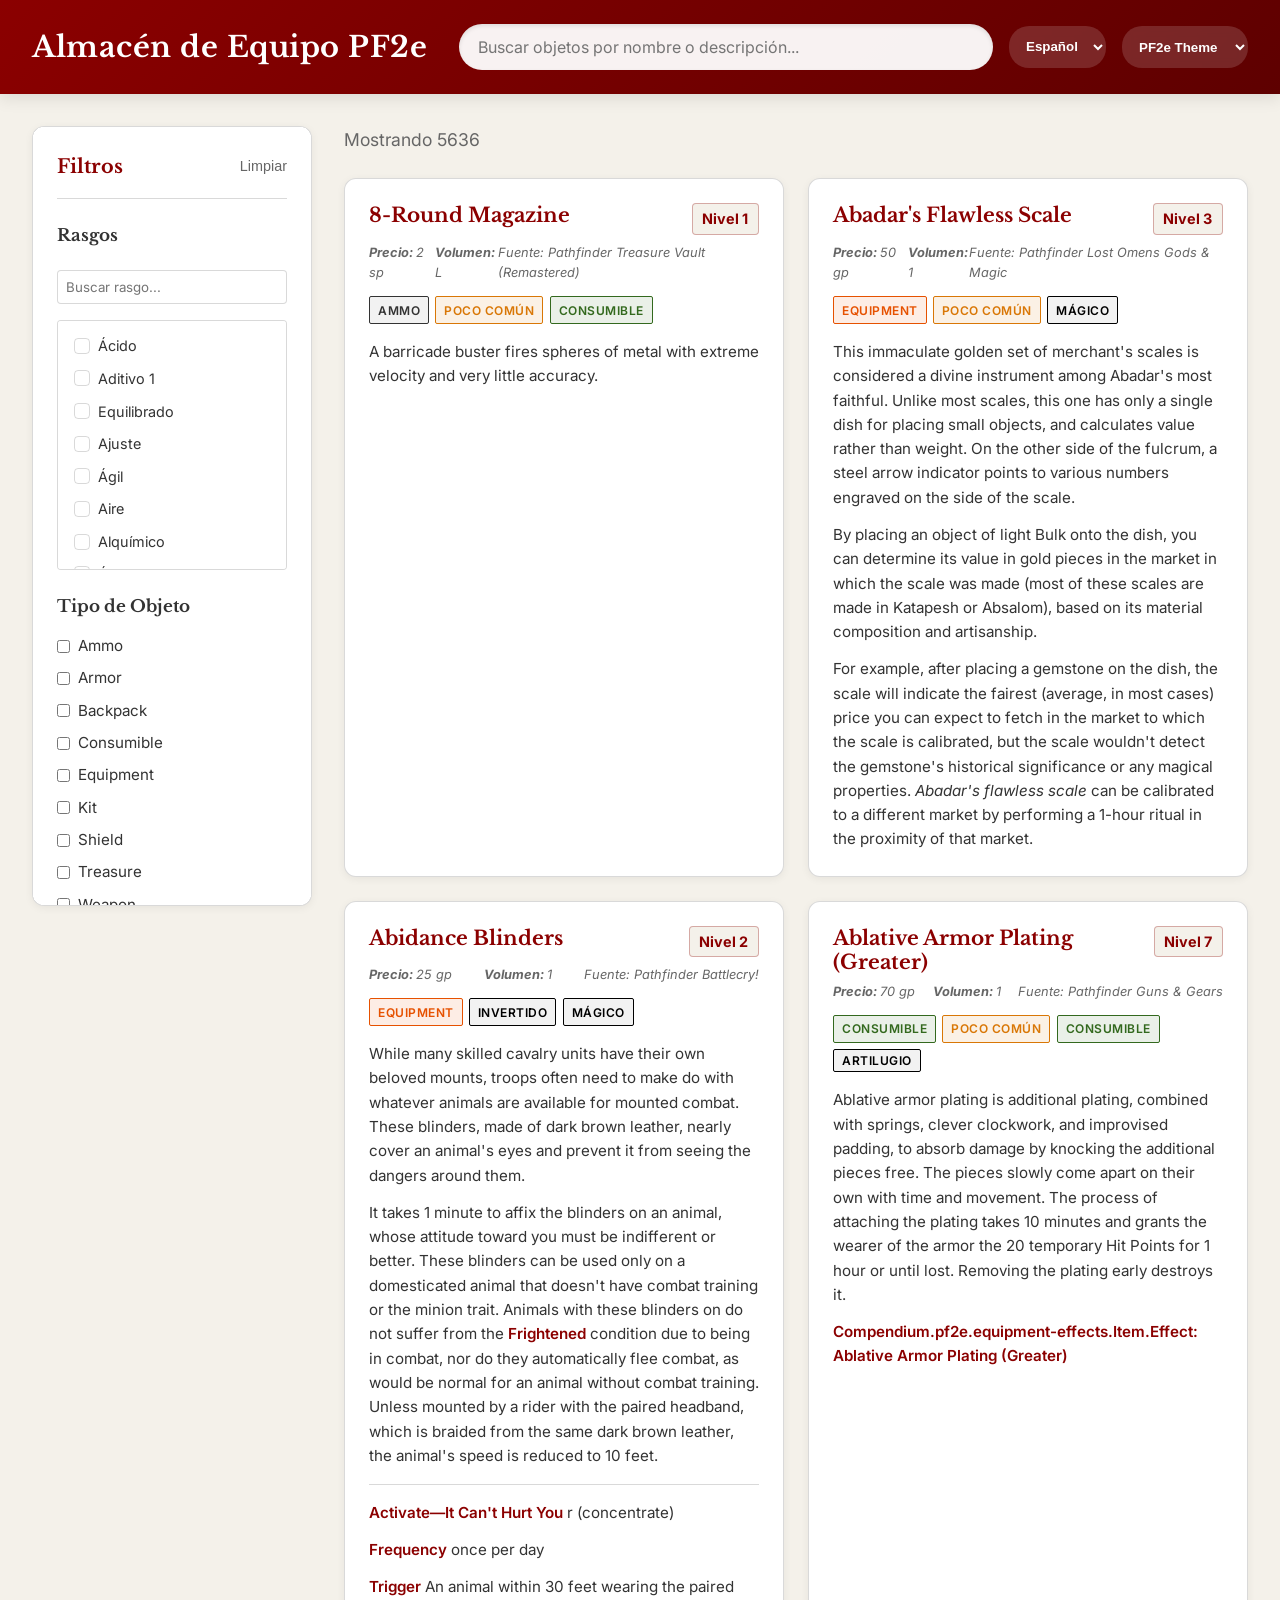
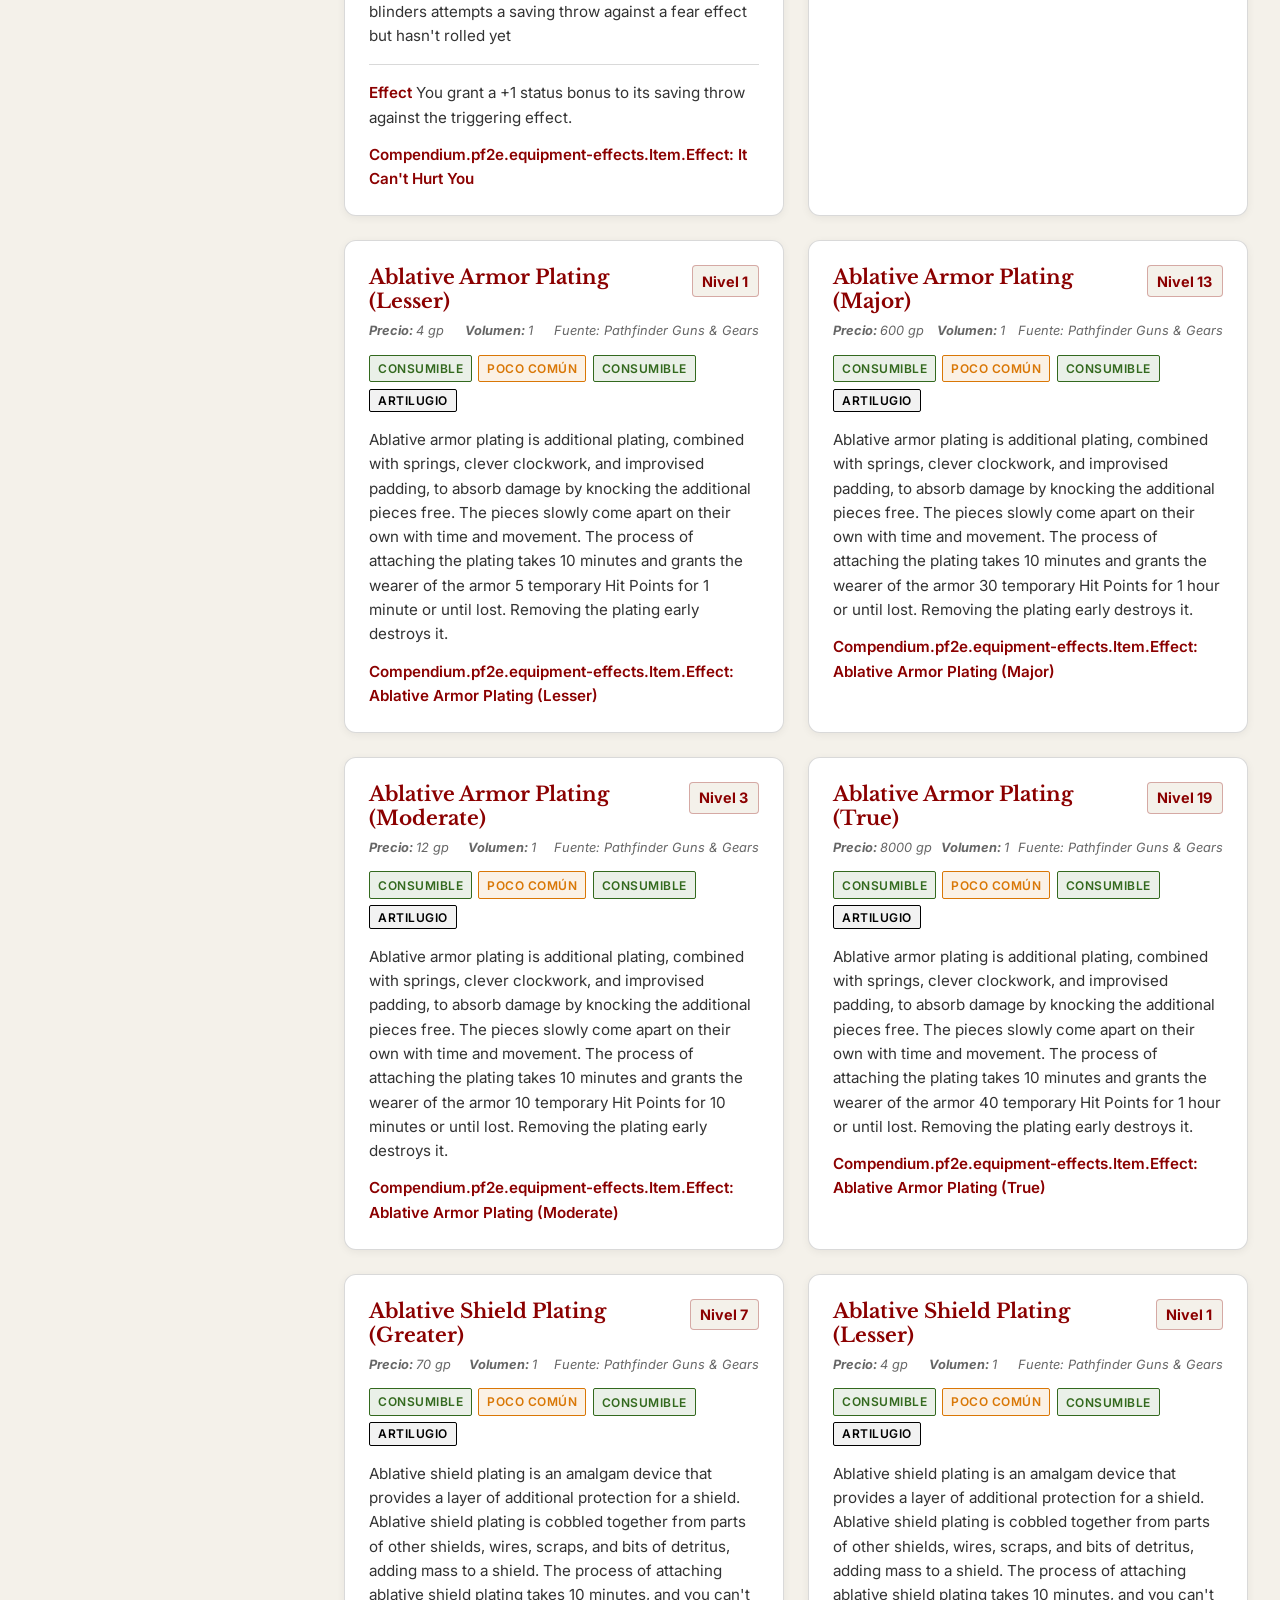
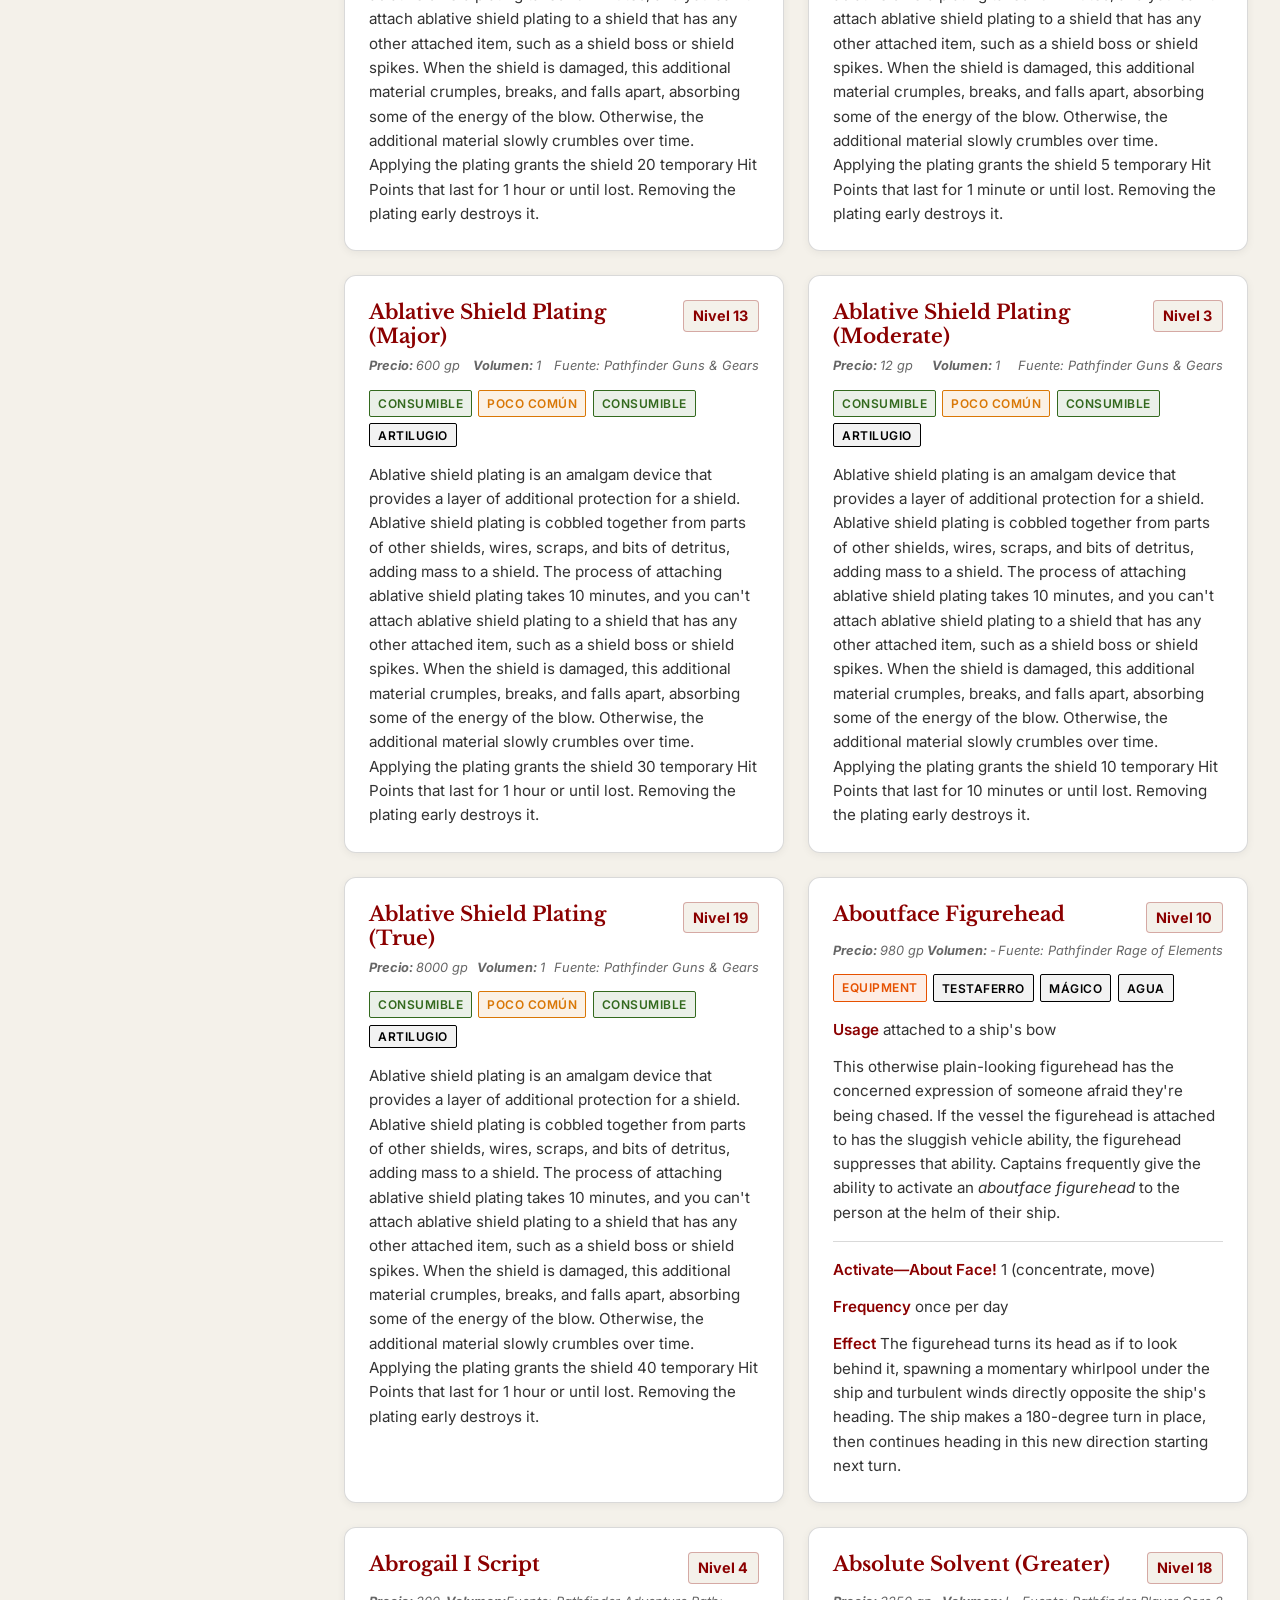
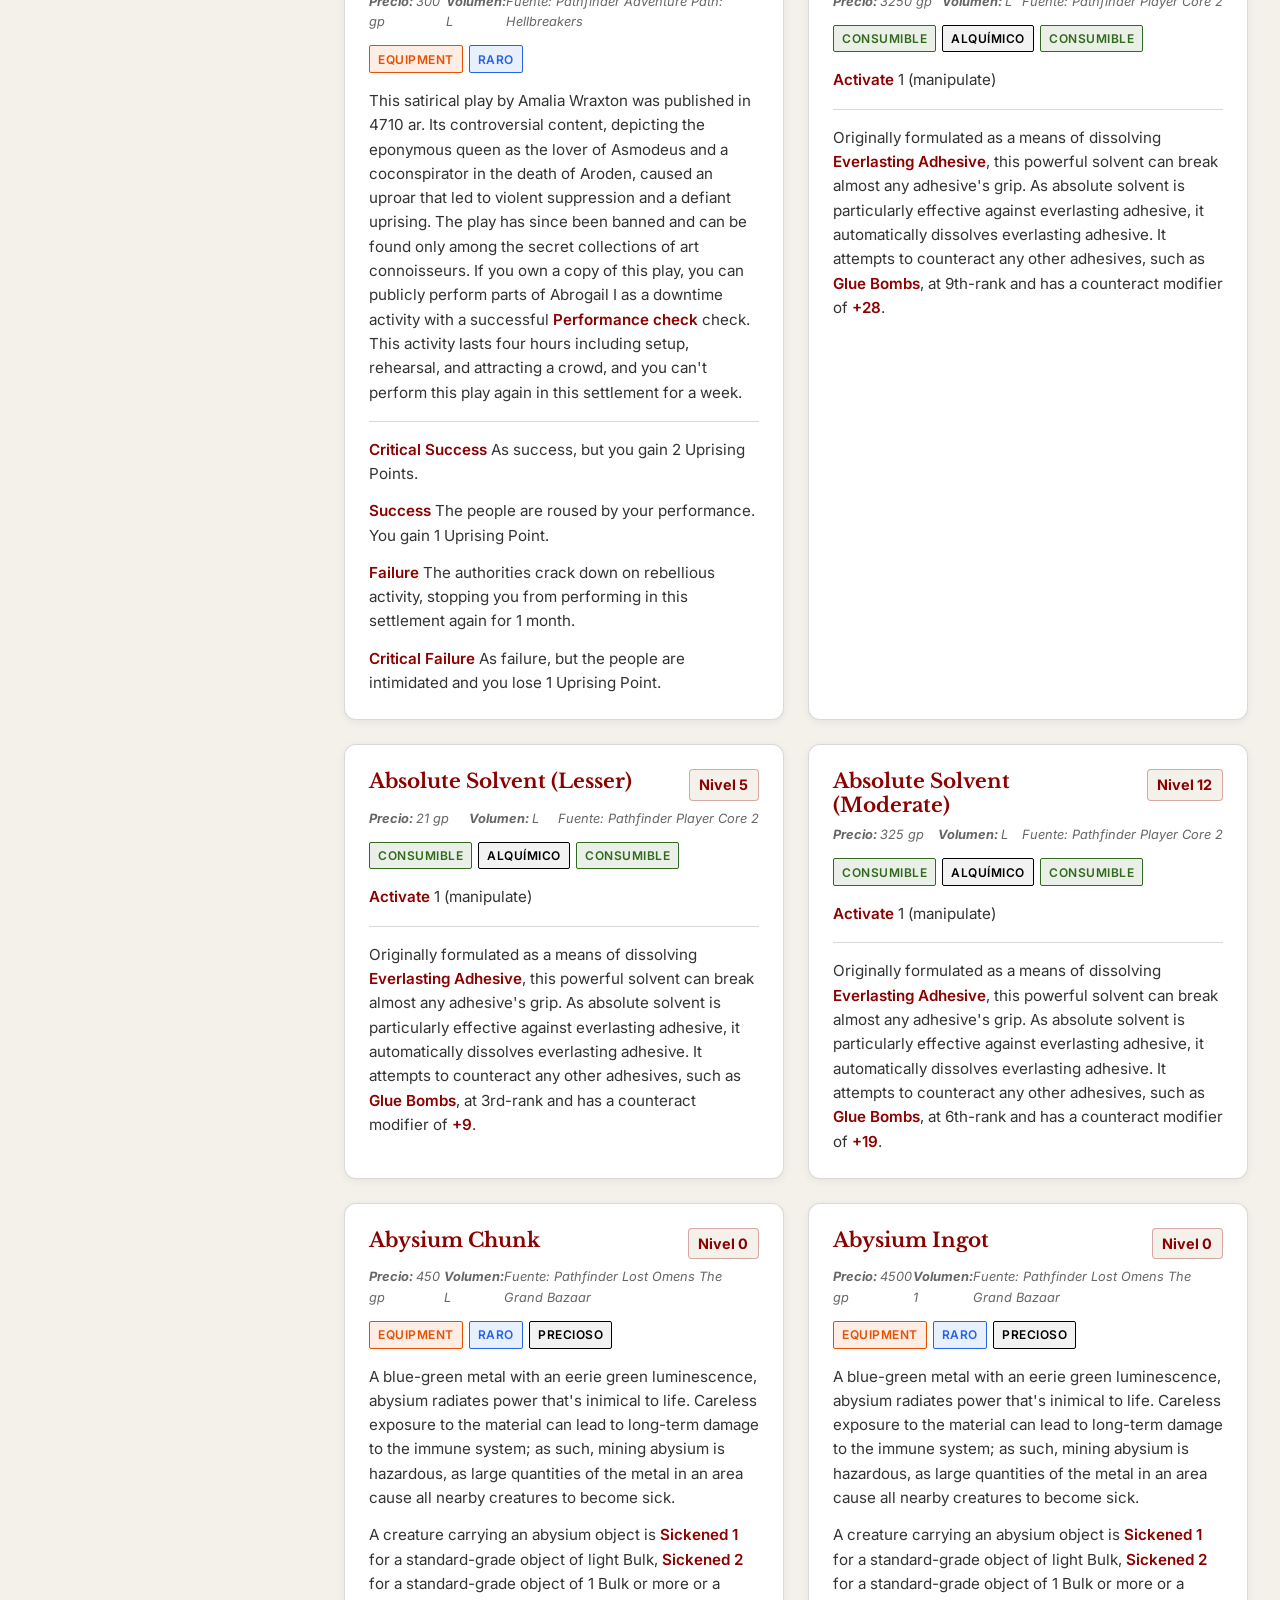
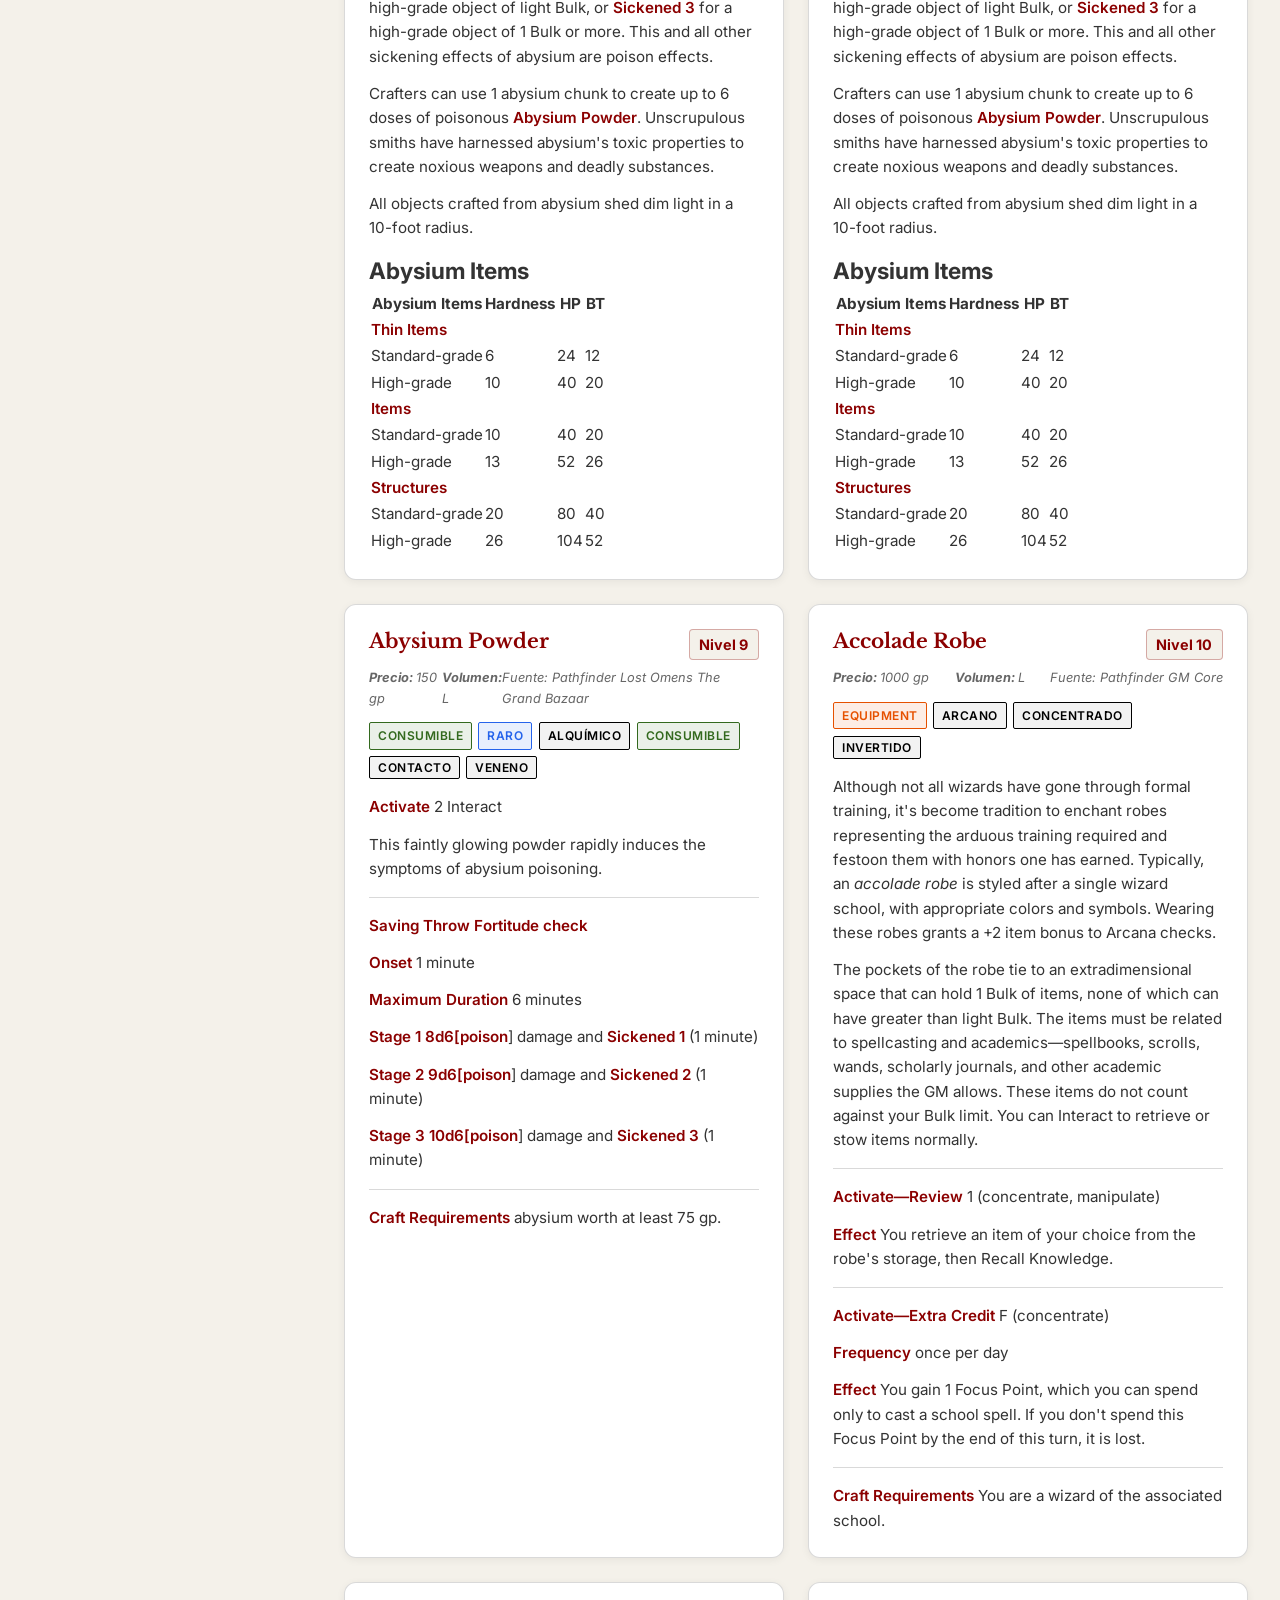
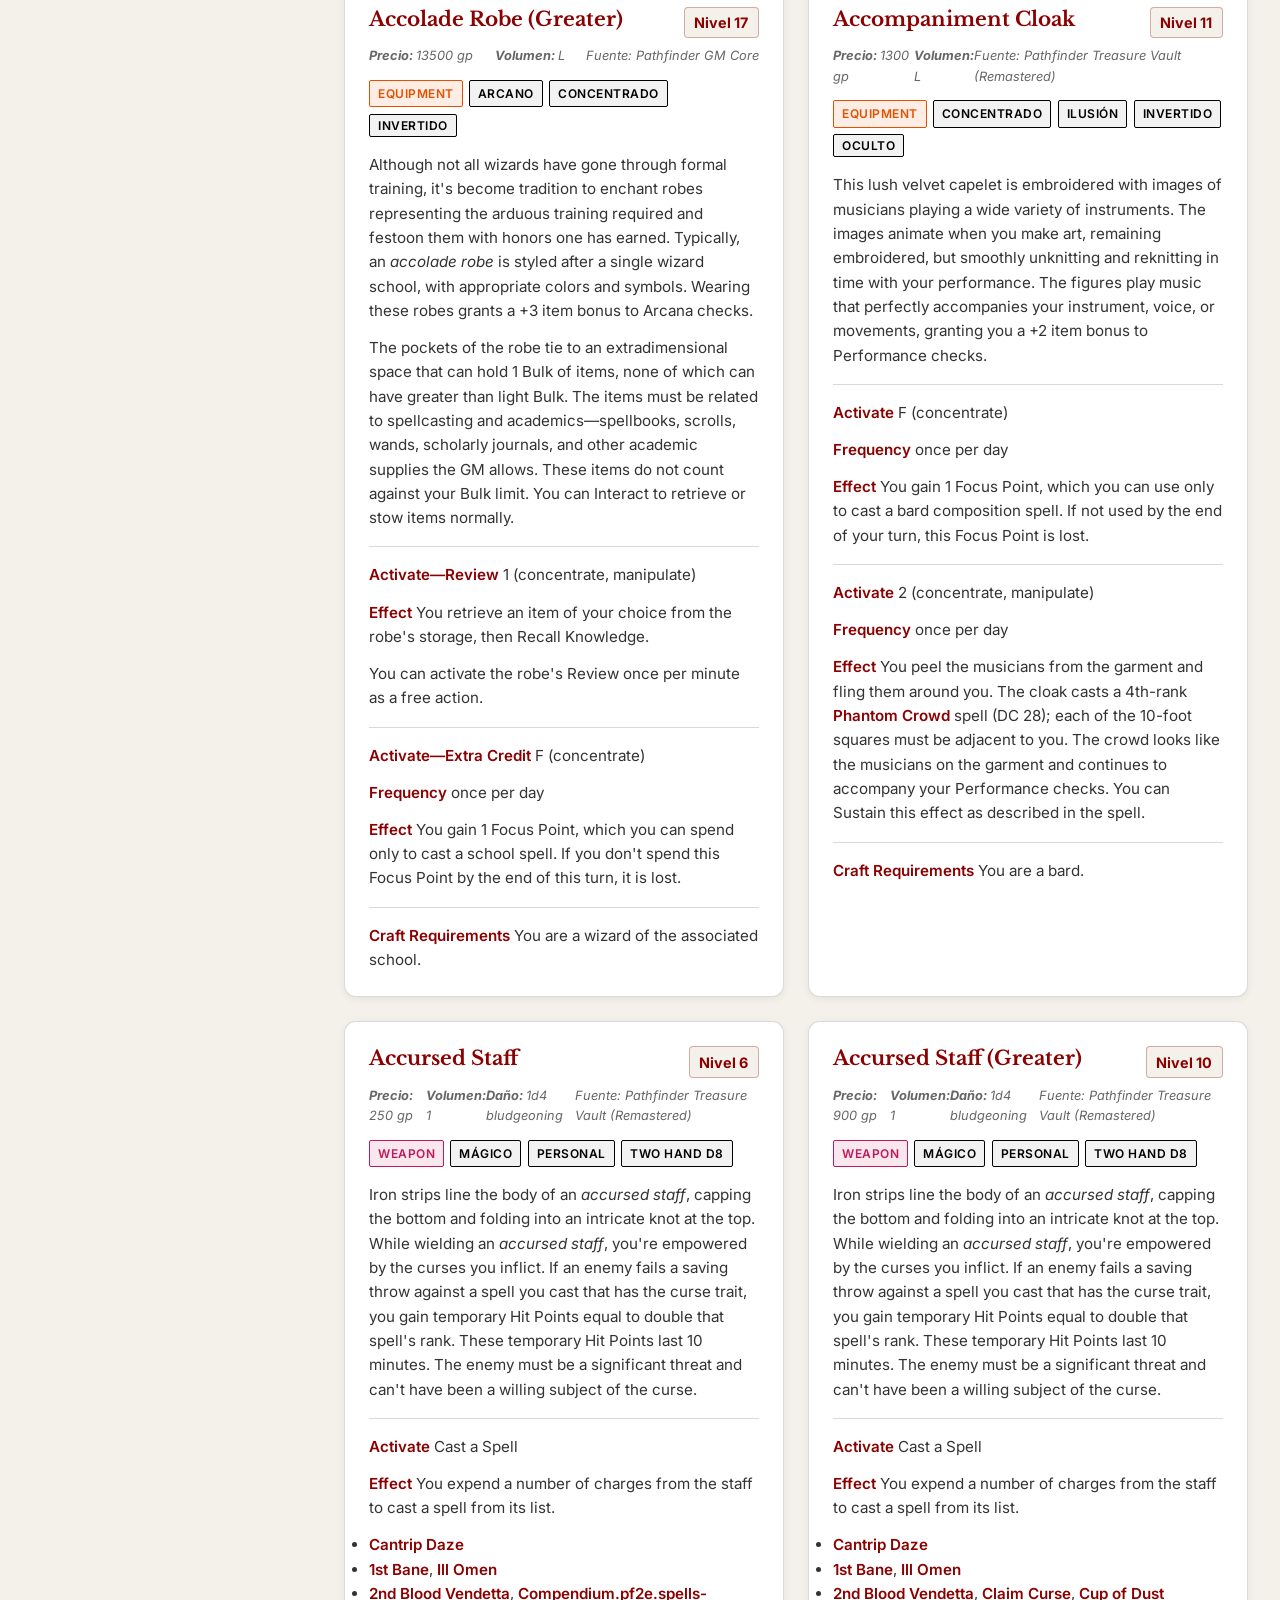
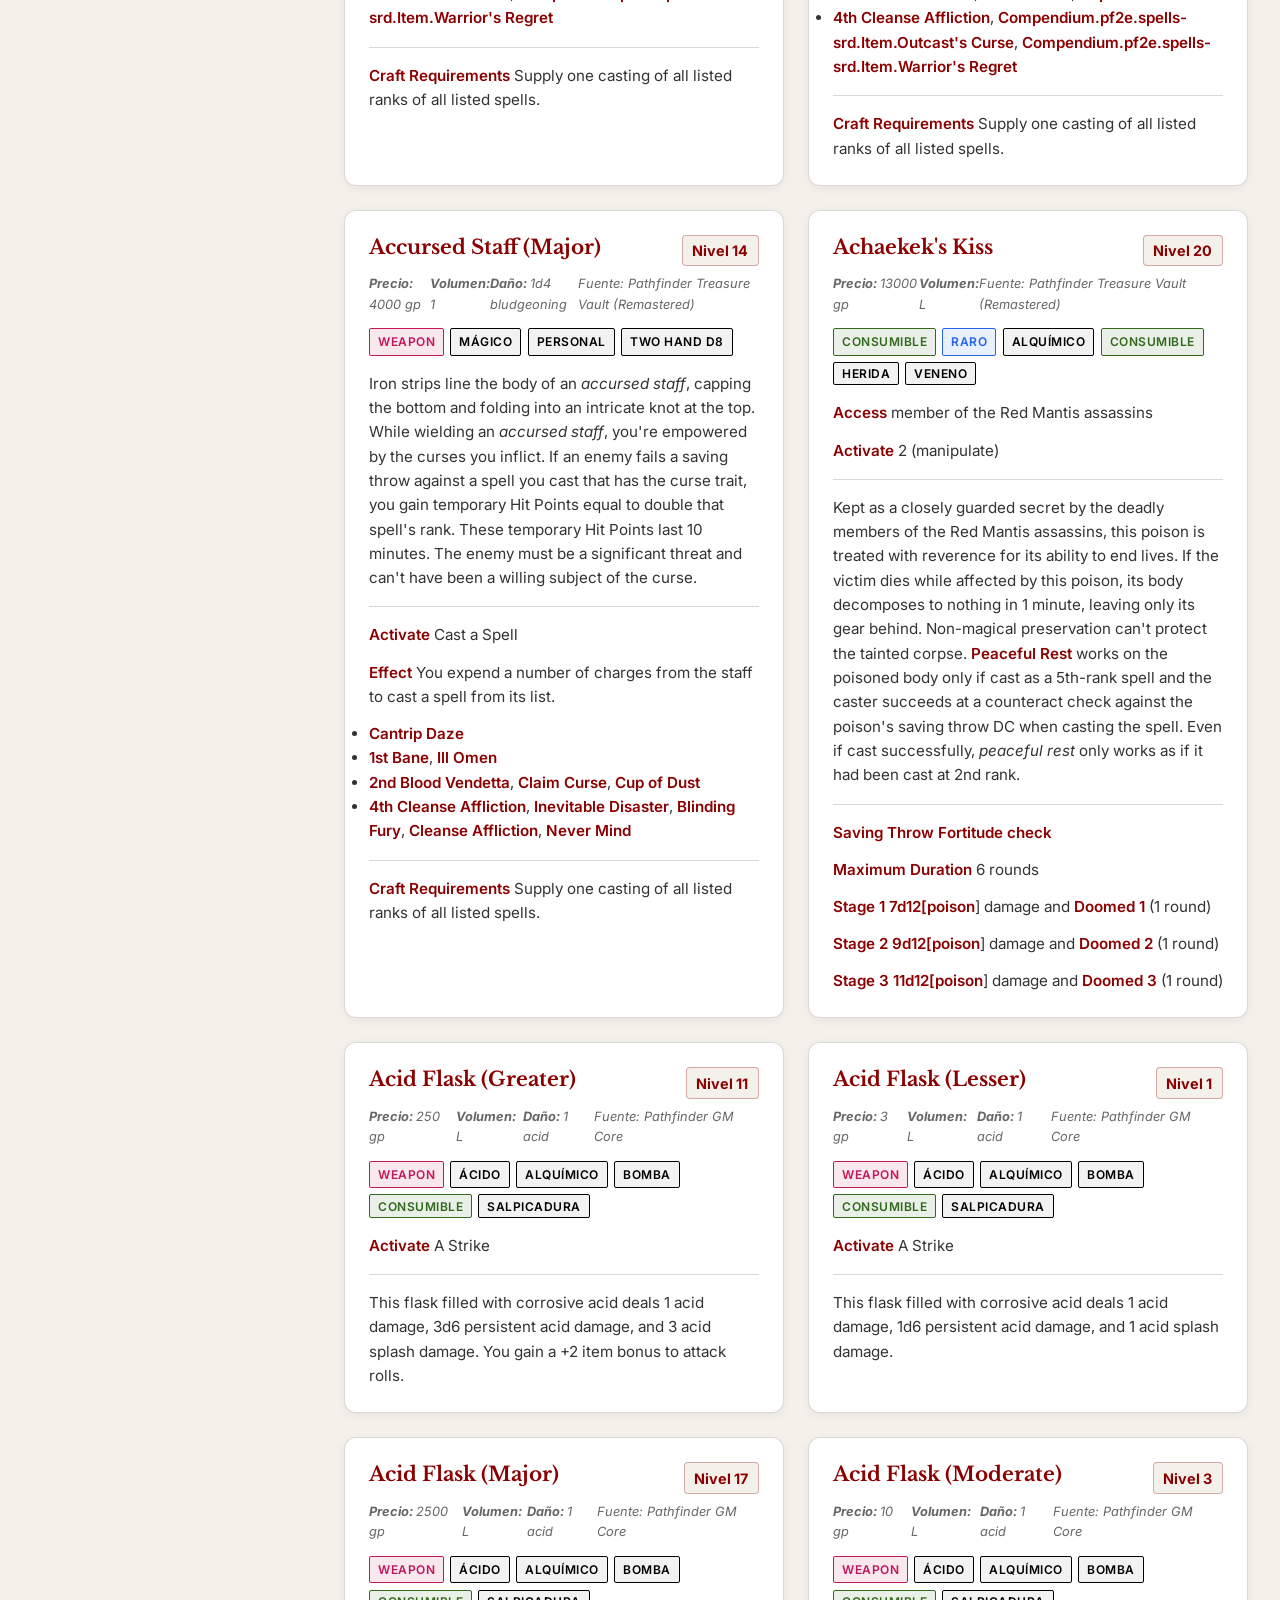
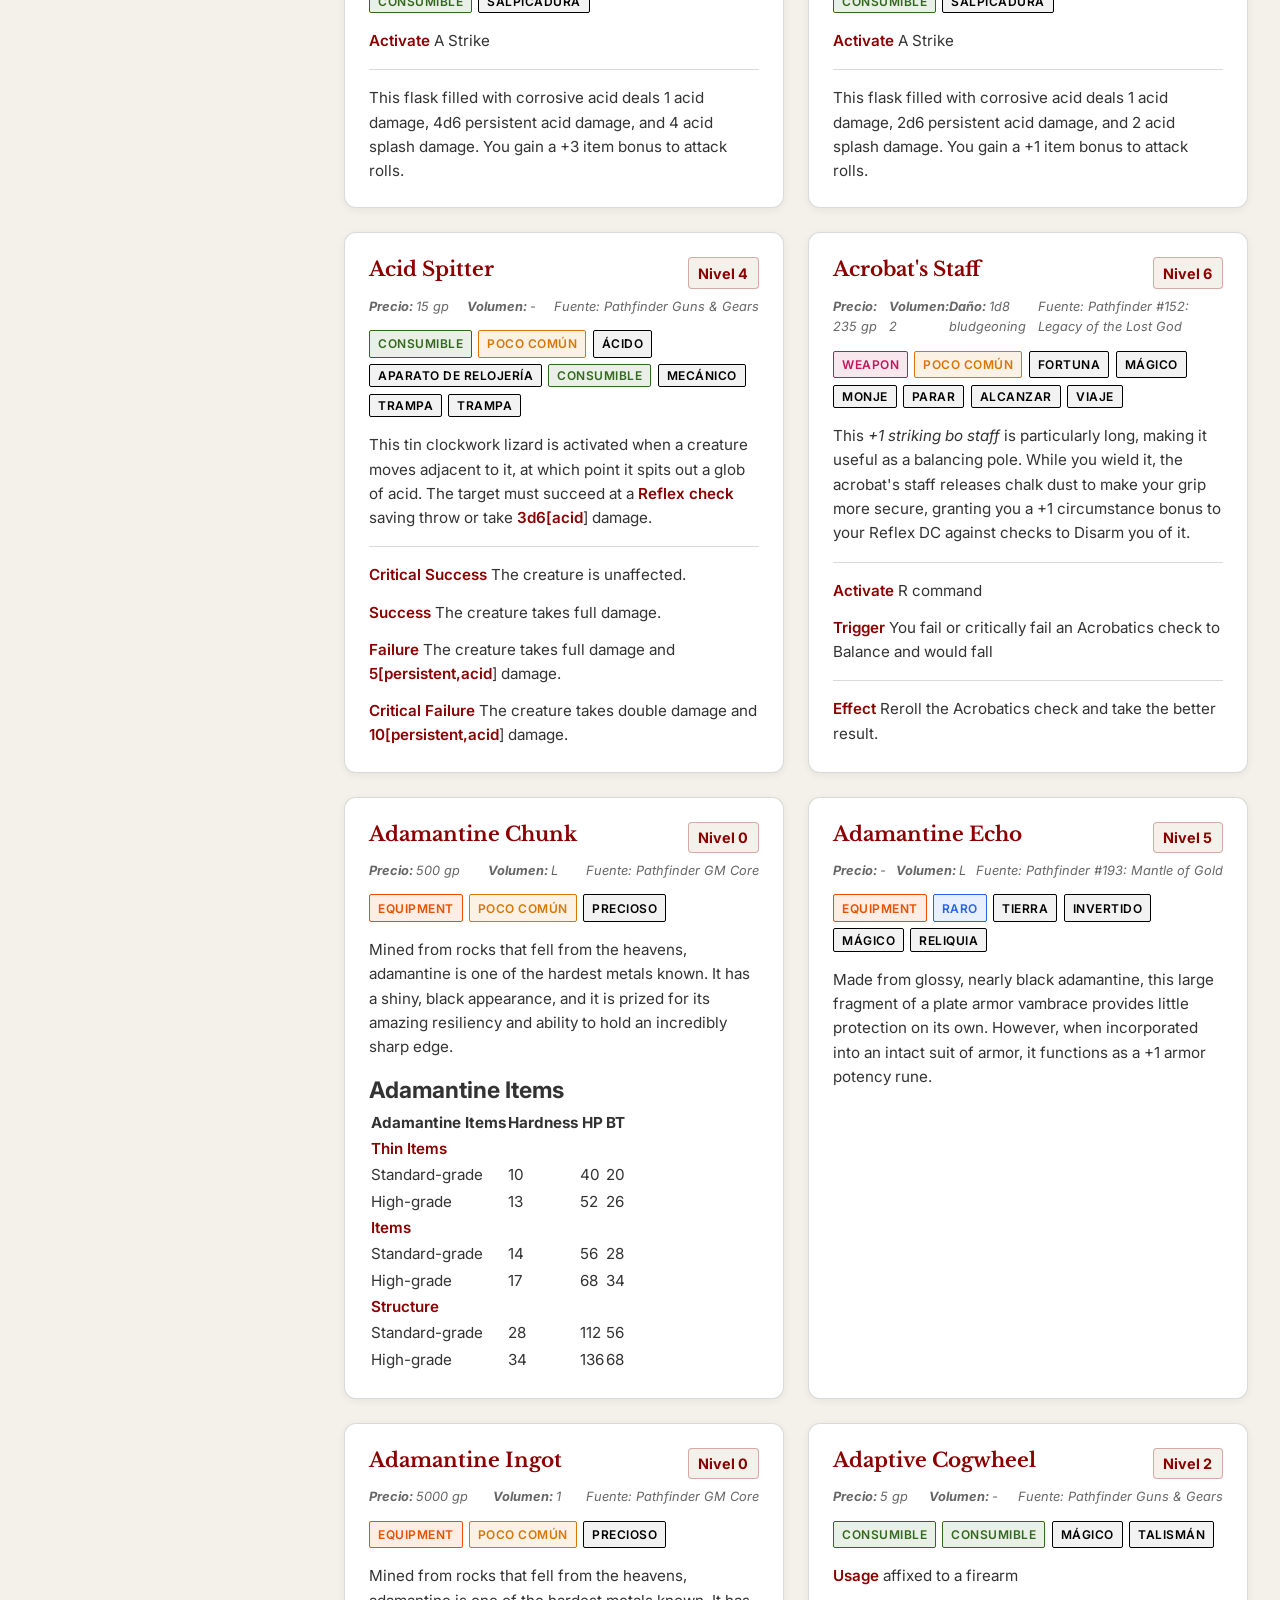
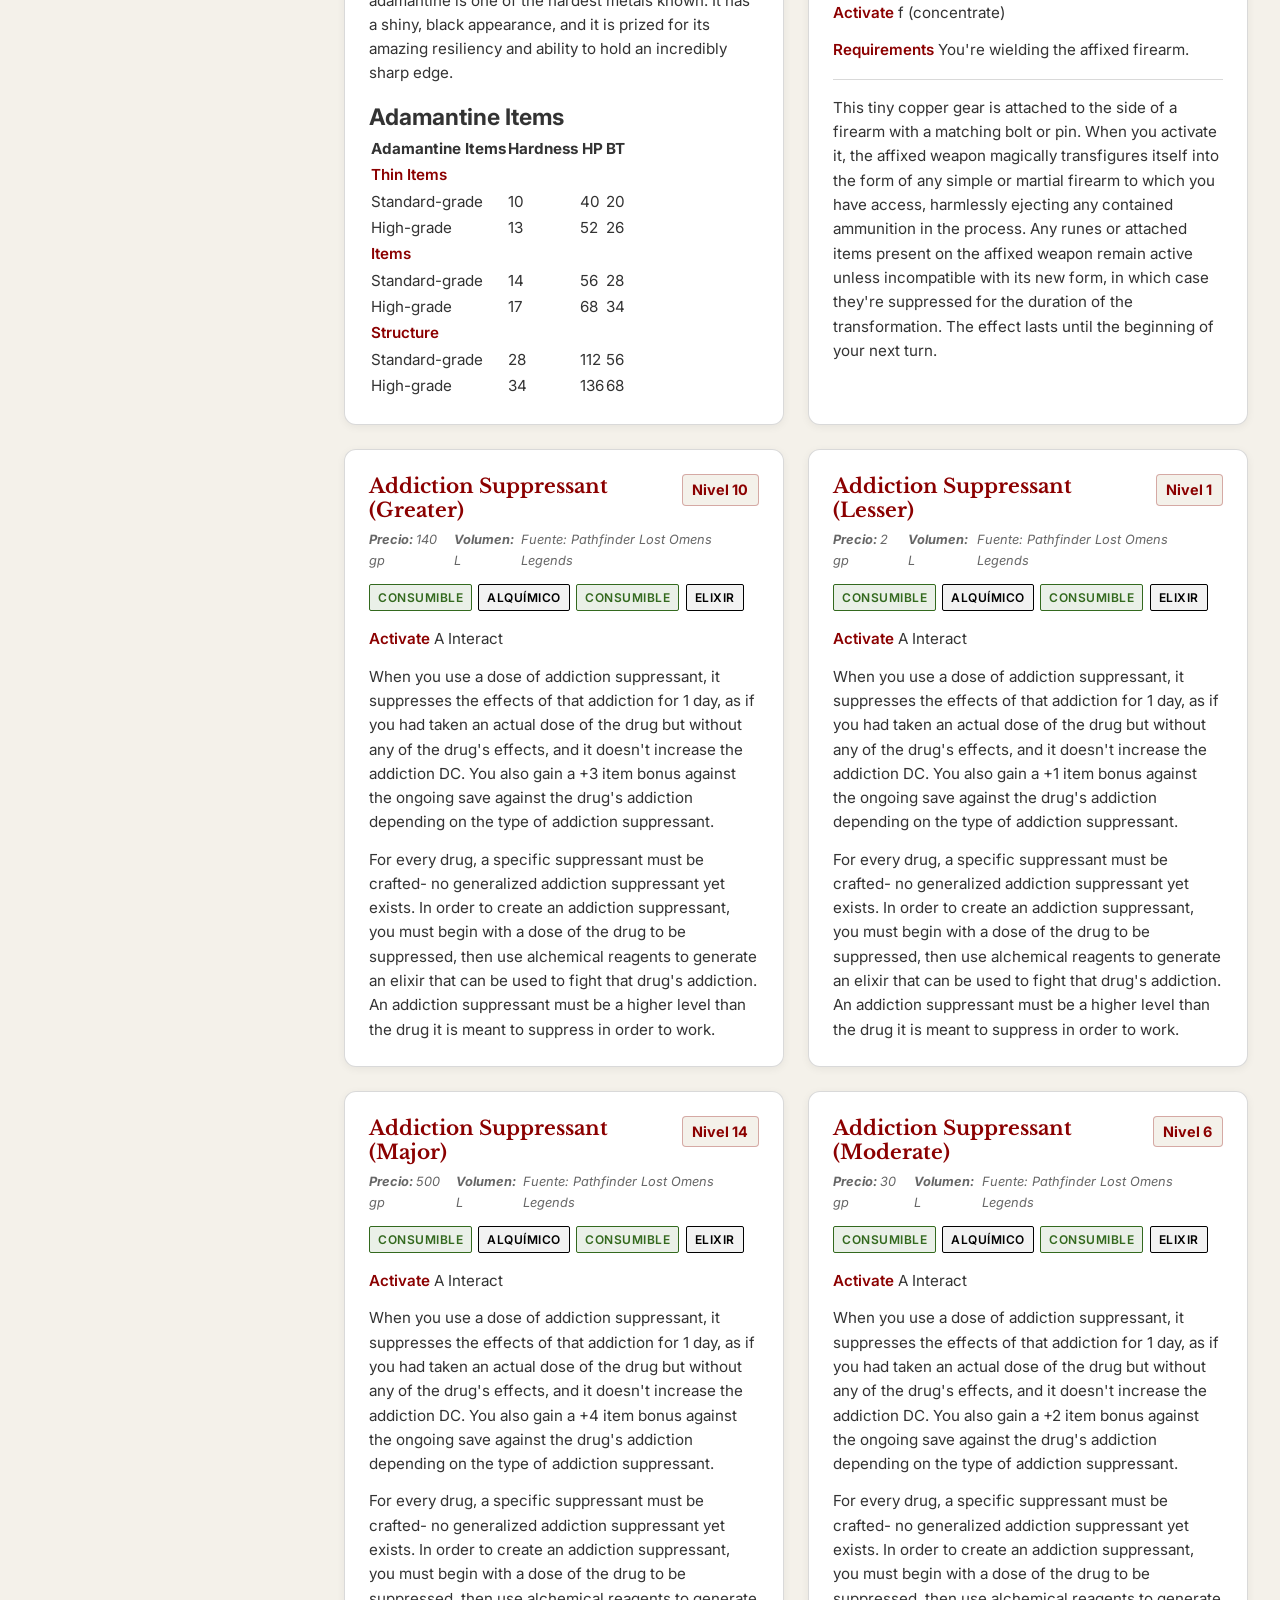
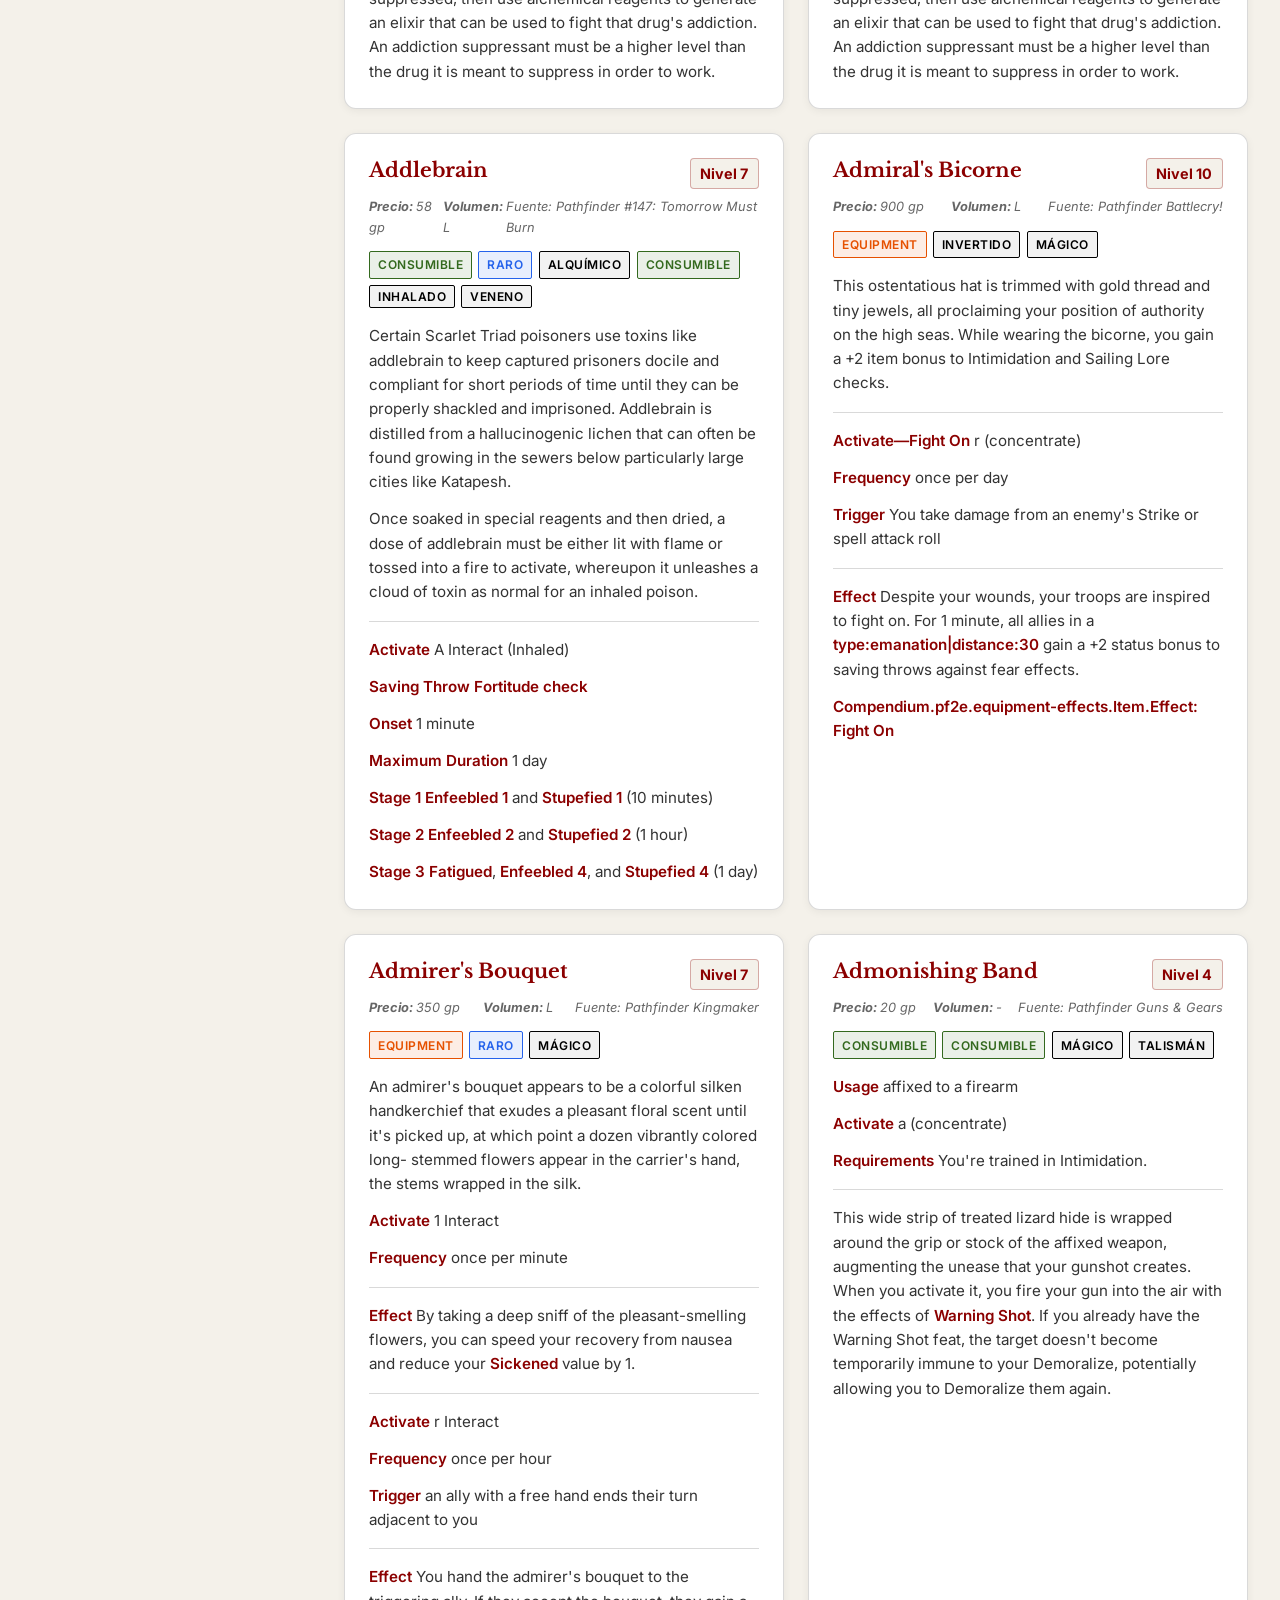
==== equipment/index.html @ 7c9ee8df "Add files via upload" ====
<!DOCTYPE html>
<html lang="es" data-theme="pf2e">
<head>
    <meta charset="UTF-8">
    <meta name="viewport" content="width=device-width, initial-scale=1.0">
    <title id="page-title">Almacén de Equipo PF2e</title>
    <link rel="preconnect" href="https://fonts.googleapis.com">
    <link rel="preconnect" href="https://fonts.gstatic.com" crossorigin>
    <link href="https://fonts.googleapis.com/css2?family=Libre+Baskerville:wght@400;700&family=Inter:wght@400;500;600&display=swap" rel="stylesheet">
    <link rel="stylesheet" href="style.css">
</head>
<body>
    <header class="app-header">
        <div class="header-content">
            <h1 id="main-title">Almacén de Equipo PF2e</h1>
            <div class="header-controls">
                <div class="search-container">
                    <input type="text" id="search-input" placeholder="Buscar equipo por nombre o descripción..." autocomplete="off">
                </div>
                <select id="language-selector" class="theme-select">
                    <option value="en">English</option>
                    <option value="es">Español</option>
                </select>
                <select id="theme-selector" class="theme-select">
                    <option value="pf2e">PF2e Theme</option>
                    <option value="light">Light Theme</option>
                    <option value="dark">Dark Theme</option>
                </select>
            </div>
        </div>
    </header>

    <main class="app-main">
        <aside class="sidebar">
            <div class="filter-section">
                <h3 id="ui-filters-title">Filters</h3>
                <button id="clear-filters" class="clear-btn">Clear All</button>
            </div>
            
            <div class="filter-group trait-filter-group">
                <h4 id="ui-specific-trait">Specific Trait</h4>
                <input type="text" id="trait-search-input" placeholder="Buscar rasgo..." class="styled-input">
                <div id="traits-list" class="traits-scroll-list">
                    <!-- Trait items injected here -->
                </div>
            </div>

            <div class="filter-group">
                <h4 id="ui-category">Item Type</h4>
                <div id="category-filters" class="checkbox-group"></div>
            </div>

            <div class="filter-group">
                <h4 id="ui-level">Level</h4>
                <div id="level-filters" class="checkbox-group level-scroll"></div>
            </div>
        </aside>

        <section class="content-area">
            <div class="results-header">
                <span id="results-count">Cargando equipo...</span>
            </div>
            <div id="feats-grid" class="feats-grid">
                <!-- Feat cards will be injected here -->
            </div>
        </section>
    </main>

    <footer class="app-footer">
        <div class="footer-content">
            <p>Si querés apoyar al desarrollador, podés donar un cafecito: <a href="https://cafecito.app/guillegearts" target="_blank" class="cafecito-link">cafecito.app/guillegearts</a></p>
            <hr class="footer-divider" />
            <div class="legal-notice">
                <p><strong>Aviso de Paizo:</strong> Esta aplicación utiliza marcas registradas y/o derechos de autor de Paizo Inc., los cuales se utilizan bajo la Política de Uso Comunitario de Paizo. Tenemos expresamente prohibido cobrarle por el uso o acceso a este contenido. Esta aplicación no está publicada, respaldada ni específicamente aprobada por Paizo Inc. Para más información visite <a href="http://paizo.com/communityuse" target="_blank">paizo.com/communityuse</a>.</p>
                <p>Pathfinder y los logotipos de Pathfinder son marcas registradas de Paizo Inc. Los contenidos de Pathfinder y las imágenes de los productos son propiedad de Paizo Inc. y se utilizan con permiso.</p>
            </div>
        </div>
    </footer>

    <!-- Trait Details Modal -->
    <div id="trait-modal" class="modal-overlay hidden">
        <div class="modal-container">
            <div class="modal-header">
                <h3 id="modal-trait-title" class="modal-title">Trait Name</h3>
                <button id="modal-close-btn" class="modal-close">&times;</button>
            </div>
            <div class="modal-body">
                <p id="modal-trait-desc">Trait description goes here...</p>
            </div>
        </div>
    </div>

    <script src="app.js"></script>
</body>
</html>
---- equipment/style.css ----
/* Themes */
:root[data-theme="pf2e"] {
    --bg-parchment: #f4f1ea;
    --pf-red: #8b0000;
    --pf-red-light: #a31515;
    --text-main: #333333;
    --text-muted: #666666;
    --card-bg: #ffffff;
    --border-subtle: rgba(0, 0, 0, 0.15);
    --shadow-sm: 0 2px 8px rgba(0, 0, 0, 0.06);
    --shadow-md: 0 4px 16px rgba(0, 0, 0, 0.1);
    --shadow-lg: 0 12px 32px rgba(139, 0, 0, 0.15);
    --header-bg: linear-gradient(135deg, var(--pf-red) 0%, #5e0000 100%);
    --header-text: #ffffff;
    --card-hover-border: rgba(139, 0, 0, 0.3);
}

:root[data-theme="light"] {
    --bg-parchment: #f9f9f9;
    --pf-red: #1976d2; /* Blue accent for light theme */
    --pf-red-light: #42a5f5;
    --text-main: #212121;
    --text-muted: #757575;
    --card-bg: #ffffff;
    --border-subtle: rgba(0, 0, 0, 0.1);
    --shadow-sm: 0 2px 8px rgba(0, 0, 0, 0.04);
    --shadow-md: 0 4px 16px rgba(0, 0, 0, 0.08);
    --shadow-lg: 0 12px 32px rgba(25, 118, 210, 0.15);
    --header-bg: #1976d2;
    --header-text: #ffffff;
    --card-hover-border: rgba(25, 118, 210, 0.3);
}

:root[data-theme="dark"] {
    --bg-parchment: #121212;
    --pf-red: #ff5252;
    --pf-red-light: #ff867c;
    --text-main: #e0e0e0;
    --text-muted: #aaa;
    --card-bg: #1e1e1e;
    --border-subtle: rgba(255, 255, 255, 0.1);
    --shadow-sm: 0 2px 8px rgba(0, 0, 0, 0.3);
    --shadow-md: 0 4px 16px rgba(0, 0, 0, 0.4);
    --shadow-lg: 0 12px 32px rgba(0, 0, 0, 0.6);
    --header-bg: #1f1f1f;
    --header-text: #e0e0e0;
    --card-hover-border: rgba(255, 82, 82, 0.4);
}

:root {
    --font-heading: 'Libre Baskerville', serif;
    --font-body: 'Inter', sans-serif;
    
    --radius-sm: 4px;
    --radius-md: 8px;
    --radius-lg: 12px;
}

* {
    box-sizing: border-box;
    margin: 0;
    padding: 0;
}

body {
    background-color: var(--bg-parchment);
    color: var(--text-main);
    font-family: var(--font-body);
    line-height: 1.6;
    min-height: 100vh;
    display: flex;
    flex-direction: column;
    transition: background-color 0.3s ease, color 0.3s ease;
}

/* Header */
.app-header {
    background: var(--header-bg);
    color: var(--header-text);
    padding: 1.5rem 2rem;
    box-shadow: var(--shadow-md);
    position: sticky;
    top: 0;
    z-index: 100;
}

.header-content {
    max-width: 1400px;
    margin: 0 auto;
    display: flex;
    justify-content: space-between;
    align-items: center;
    gap: 2rem;
    flex-wrap: wrap;
}

h1 {
    font-family: var(--font-heading);
    font-size: 1.8rem;
    letter-spacing: 0.5px;
    white-space: nowrap;
}

.header-controls {
    display: flex;
    flex-grow: 1;
    max-width: 800px;
    gap: 1rem;
    align-items: center;
}

.search-container {
    flex-grow: 1;
}

#search-input {
    width: 100%;
    padding: 0.8rem 1.2rem;
    border: none;
    border-radius: 30px;
    font-family: var(--font-body);
    font-size: 1rem;
    background: rgba(255, 255, 255, 0.95);
    color: #333;
    box-shadow: inset 0 2px 4px rgba(0,0,0,0.1);
    transition: all 0.3s ease;
}

#search-input:focus {
    outline: none;
    background: #ffffff;
    box-shadow: 0 0 0 3px rgba(255, 255, 255, 0.3);
}

.theme-select {
    padding: 0.8rem;
    border-radius: 20px;
    border: none;
    background: rgba(255, 255, 255, 0.15);
    color: var(--header-text);
    font-weight: bold;
    cursor: pointer;
    backdrop-filter: blur(5px);
}
.theme-select option {
    color: #333;
    background: #fff;
}

/* Main Layout */
.app-main {
    display: flex;
    max-width: 1400px;
    margin: 0 auto;
    padding: 2rem;
    gap: 2rem;
    flex-grow: 1;
    width: 100%;
}

/* Sidebar */
.sidebar {
    width: 280px;
    flex-shrink: 0;
    background: var(--card-bg);
    padding: 1.5rem;
    border-radius: var(--radius-lg);
    box-shadow: var(--shadow-sm);
    border: 1px solid var(--border-subtle);
    height: fit-content;
    position: sticky;
    top: 100px;
    max-height: calc(100vh - 120px);
    overflow-y: auto;
}

.sidebar::-webkit-scrollbar { width: 6px; }
.sidebar::-webkit-scrollbar-thumb { background: #ccc; border-radius: 3px; }

.filter-section {
    display: flex;
    justify-content: space-between;
    align-items: center;
    margin-bottom: 1.5rem;
    padding-bottom: 1rem;
    border-bottom: 1px solid var(--border-subtle);
}

.filter-section h3 {
    font-family: var(--font-heading);
    color: var(--pf-red);
    font-size: 1.2rem;
}

.clear-btn {
    background: none;
    border: none;
    color: var(--text-muted);
    cursor: pointer;
    font-size: 0.9rem;
    transition: color 0.2s;
}
.clear-btn:hover { color: var(--pf-red); text-decoration: underline; }

.filter-group { margin-bottom: 1.5rem; }
.filter-group h4 {
    font-family: var(--font-heading);
    margin-bottom: 0.8rem;
    font-size: 1.05rem;
    color: var(--text-main);
}

.checkbox-group {
    display: flex;
    flex-direction: column;
    gap: 0.5rem;
}
.level-scroll {
    max-height: 200px;
    overflow-y: auto;
    border: 1px solid var(--border-subtle);
    border-radius: var(--radius-sm);
    padding: 0.5rem;
    background: var(--card-bg);
}
.checkbox-label {
    display: flex;
    align-items: center;
    gap: 0.5rem;
    font-size: 0.95rem;
    cursor: pointer;
    color: var(--text-main);
}
.checkbox-label:hover { color: var(--pf-red); }

.styled-select {
    width: 100%;
    padding: 0.6rem;
    border: 1px solid var(--border-subtle);
    border-radius: var(--radius-sm);
    font-family: var(--font-body);
    background-color: var(--card-bg);
    color: var(--text-main);
    cursor: pointer;
}

/* Content Area */
.content-area { flex-grow: 1; min-width: 0; }
.results-header { margin-bottom: 1.5rem; color: var(--text-muted); font-size: 1.1rem; }
.feats-grid { display: grid; grid-template-columns: repeat(auto-fill, minmax(320px, 1fr)); gap: 1.5rem; }

/* Feat Card */
.feat-card {
    background: var(--card-bg);
    border-radius: var(--radius-lg);
    border: 1px solid var(--border-subtle);
    padding: 1.5rem;
    box-shadow: var(--shadow-sm);
    transition: all 0.3s ease;
    position: relative;
    overflow: hidden;
    display: flex;
    flex-direction: column;
}

.feat-card::before {
    content: '';
    position: absolute;
    top: 0; left: 0; right: 0; height: 4px;
    background: linear-gradient(90deg, var(--pf-red), var(--pf-red-light));
    transform: scaleX(0);
    transform-origin: left;
    transition: transform 0.3s ease;
}

.feat-card:hover {
    transform: translateY(-4px);
    box-shadow: var(--shadow-lg);
    border-color: var(--card-hover-border);
}
.feat-card:hover::before { transform: scaleX(1); }

.feat-header {
    display: flex;
    justify-content: space-between;
    align-items: flex-start;
    margin-bottom: 0.5rem;
    gap: 1rem;
}

.feat-title {
    font-family: var(--font-heading);
    font-size: 1.25rem;
    color: var(--pf-red);
    line-height: 1.2;
}

.feat-level {
    background: var(--bg-parchment);
    color: var(--pf-red);
    font-weight: 700;
    padding: 0.2rem 0.6rem;
    border-radius: var(--radius-sm);
    font-size: 0.9rem;
    border: 1px solid var(--card-hover-border);
    white-space: nowrap;
}

.feat-meta {
    font-size: 0.8rem;
    color: var(--text-muted);
    margin-bottom: 0.8rem;
    font-style: italic;
    display: flex;
    justify-content: space-between;
}

.feat-traits {
    display: flex;
    flex-wrap: wrap;
    gap: 0.4rem;
    margin-bottom: 1rem;
}

.trait-badge {
    font-size: 0.75rem;
    text-transform: uppercase;
    font-weight: 600;
    padding: 0.2rem 0.5rem;
    border-radius: 2px;
    letter-spacing: 0.5px;
    border: 1px solid currentColor;
    background: rgba(128,128,128,0.1);
}

/* Rarity colors */
.rarity-uncommon { border-color: #d97706; color: #d97706; background: rgba(217, 119, 6, 0.1); }
.rarity-rare { border-color: #2563eb; color: #2563eb; background: rgba(37, 99, 235, 0.1); }
.rarity-unique { border-color: #9333ea; color: #9333ea; background: rgba(147, 51, 234, 0.1); }

/* Colored traits for generic */
.trait-general { background-color: rgba(21, 101, 192, 0.1); color: #1565c0; border-color: #1565c0; }
.trait-skill { background-color: rgba(51, 105, 30, 0.1); color: #33691e; border-color: #33691e; }
.trait-class { background-color: rgba(194, 24, 91, 0.1); color: #c2185b; border-color: #c2185b; }
.trait-ancestry { background-color: rgba(230, 81, 0, 0.1); color: #e65100; border-color: #e65100; }
.trait-archetype { background-color: rgba(106, 27, 154, 0.1); color: #6a1b9a; border-color: #6a1b9a; }

/* Dark theme overrides — light grey badges with dark text for readability */
:root[data-theme="dark"] .trait-badge {
    background: #cccccc;
    color: #1a1a1a;
    border-color: #aaaaaa;
}
:root[data-theme="dark"] .rarity-uncommon { background: #f6d28a; color: #5a3700; border-color: #c77d00; }
:root[data-theme="dark"] .rarity-rare     { background: #93b8f4; color: #0d2c6b; border-color: #2563eb; }
:root[data-theme="dark"] .rarity-unique   { background: #cba8f5; color: #2e0a5c; border-color: #9333ea; }
:root[data-theme="dark"] .trait-general   { background: #aac4e8; color: #0c2a55; border-color: #1565c0; }
:root[data-theme="dark"] .trait-skill     { background: #b6d9a0; color: #133806; border-color: #33691e; }
:root[data-theme="dark"] .trait-class     { background: #f4a7c0; color: #6a0030; border-color: #c2185b; }
:root[data-theme="dark"] .trait-ancestry  { background: #f5c29a; color: #6a2200; border-color: #e65100; }
:root[data-theme="dark"] .trait-archetype { background: #d4aff5; color: #2a0050; border-color: #6a1b9a; }

.feat-desc {
    font-size: 0.95rem;
    color: var(--text-main);
    flex-grow: 1;
}

.feat-desc p { margin-bottom: 0.8rem; }
.feat-desc p:last-child { margin-bottom: 0; }
.feat-desc hr { border: 0; border-top: 1px solid var(--border-subtle); margin: 1rem 0; }
.feat-desc strong { color: var(--pf-red); font-weight: 600; }

.loader { text-align: center; padding: 3rem; color: var(--text-muted); font-style: italic; grid-column: 1 / -1; }

/* Footer */
.app-footer {
    background: var(--card-bg);
    border-top: 1px solid var(--border-subtle);
    padding: 2rem;
    margin-top: 3rem;
    text-align: center;
    color: var(--text-muted);
}
.footer-content { max-width: 900px; margin: 0 auto; }
.cafecito-link { color: #f29639; font-weight: bold; text-decoration: none; }
.cafecito-link:hover { text-decoration: underline; }
.footer-divider { border: 0; border-top: 1px solid var(--border-subtle); margin: 1.5rem 0; }
.legal-notice { font-size: 0.75rem; text-align: justify; line-height: 1.4; opacity: 0.8; }
.legal-notice a { color: var(--pf-red); }

/* Responsive */
@media (max-width: 900px) {
    .app-main { flex-direction: column; }
    .sidebar { width: 100%; position: static; max-height: none; }
    .header-content { flex-direction: column; gap: 1rem; align-items: stretch; }
    .header-controls { flex-direction: column; max-width: 100%; }
}

/* Tri-State Trait Filter */
.trait-filter-group { display: flex; flex-direction: column; gap: 0.5rem; }
.styled-input {
    padding: 0.5rem;
    background: var(--card-bg);
    border: 1px solid var(--border-subtle);
    color: var(--text-color);
    border-radius: 4px;
    font-family: inherit;
    width: 100%;
    margin-bottom: 0.5rem;
    box-sizing: border-box;
}
.traits-scroll-list {
    max-height: 250px;
    overflow-y: auto;
    border: 1px solid var(--border-subtle);
    border-radius: 4px;
    background: var(--card-bg);
    padding: 0.5rem;
}
.trait-item {
    display: flex;
    align-items: center;
    gap: 0.5rem;
    padding: 0.3rem 0.5rem;
    cursor: pointer;
    border-radius: 4px;
    user-select: none;
    transition: background 0.2s ease;
    font-size: 0.9rem;
}
.trait-item:hover { background: var(--bg-color); }
.trait-state-icon {
    width: 16px;
    height: 16px;
    min-width: 16px;
    border-radius: 4px;
    display: flex;
    align-items: center;
    justify-content: center;
    font-size: 10px;
    font-weight: bold;
    color: transparent;
    background: var(--bg-color);
    border: 1px solid var(--border-subtle);
}
.trait-item[data-state="included"] .trait-state-icon { 
    background: #4caf50; 
    border-color: #4caf50;
    color: white; 
}
.trait-item[data-state="included"] .trait-state-icon::after { content: '✓'; }
.trait-item[data-state="excluded"] .trait-state-icon { 
    background: #f44336; 
    border-color: #f44336;
    color: white; 
}
.trait-item[data-state="excluded"] .trait-state-icon::after { content: '✕'; }

/* Clickable Trait Badges */
button.trait-badge {
    cursor: pointer;
    font-family: inherit;
    transition: transform 0.1s ease, filter 0.2s ease;
}
button.trait-badge:hover {
    transform: scale(1.05);
    filter: brightness(1.2);
}

/* Modal Overlay */
.modal-overlay {
    position: fixed;
    top: 0; left: 0; width: 100vw; height: 100vh;
    background: rgba(0, 0, 0, 0.6);
    backdrop-filter: blur(2px);
    display: flex;
    align-items: center;
    justify-content: center;
    z-index: 1000;
    opacity: 1;
    transition: opacity 0.2s ease;
}
.modal-overlay.hidden {
    opacity: 0;
    pointer-events: none;
}
.modal-container {
    background: var(--card-bg);
    border: 2px solid var(--pf-red);
    border-radius: 8px;
    max-width: 500px;
    width: 90%;
    padding: 1.5rem;
    box-shadow: 0 10px 30px rgba(0,0,0,0.5);
    transform: scale(1);
    transition: transform 0.2s ease;
    max-height: 90vh;
    overflow-y: auto;
}
.modal-overlay.hidden .modal-container {
    transform: scale(0.95);
}
.modal-header {
    display: flex;
    justify-content: space-between;
    align-items: center;
    border-bottom: 1px solid var(--border-subtle);
    padding-bottom: 0.5rem;
    margin-bottom: 1rem;
}
.modal-title {
    font-family: 'Libre Baskerville', serif;
    color: var(--pf-red);
    margin: 0;
    font-size: 1.5rem;
    text-transform: capitalize;
}
.modal-close {
    background: none;
    border: none;
    font-size: 2rem;
    color: var(--text-muted);
    cursor: pointer;
    line-height: 1;
    padding: 0;
}
.modal-close:hover { color: var(--pf-red); }
.modal-body {
    line-height: 1.6;
    font-size: 0.95rem;
    color: var(--text-color);
}
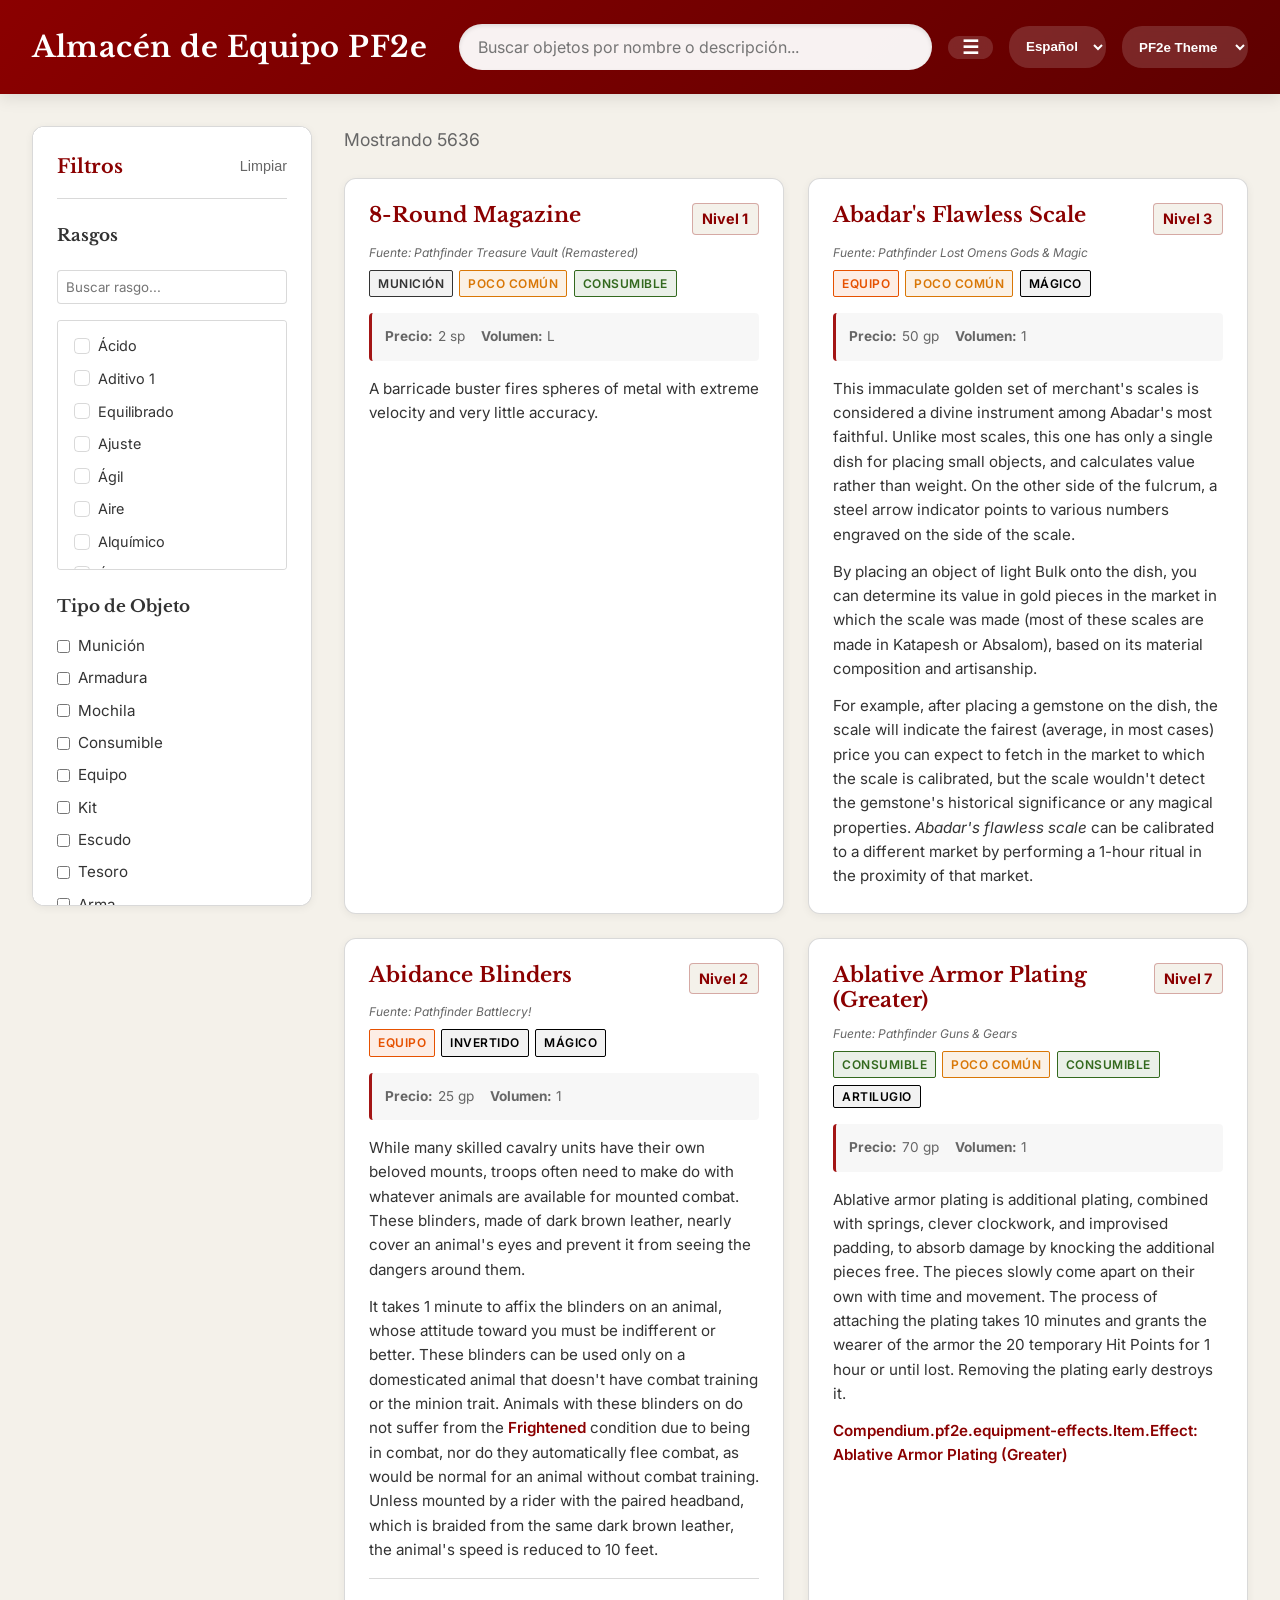
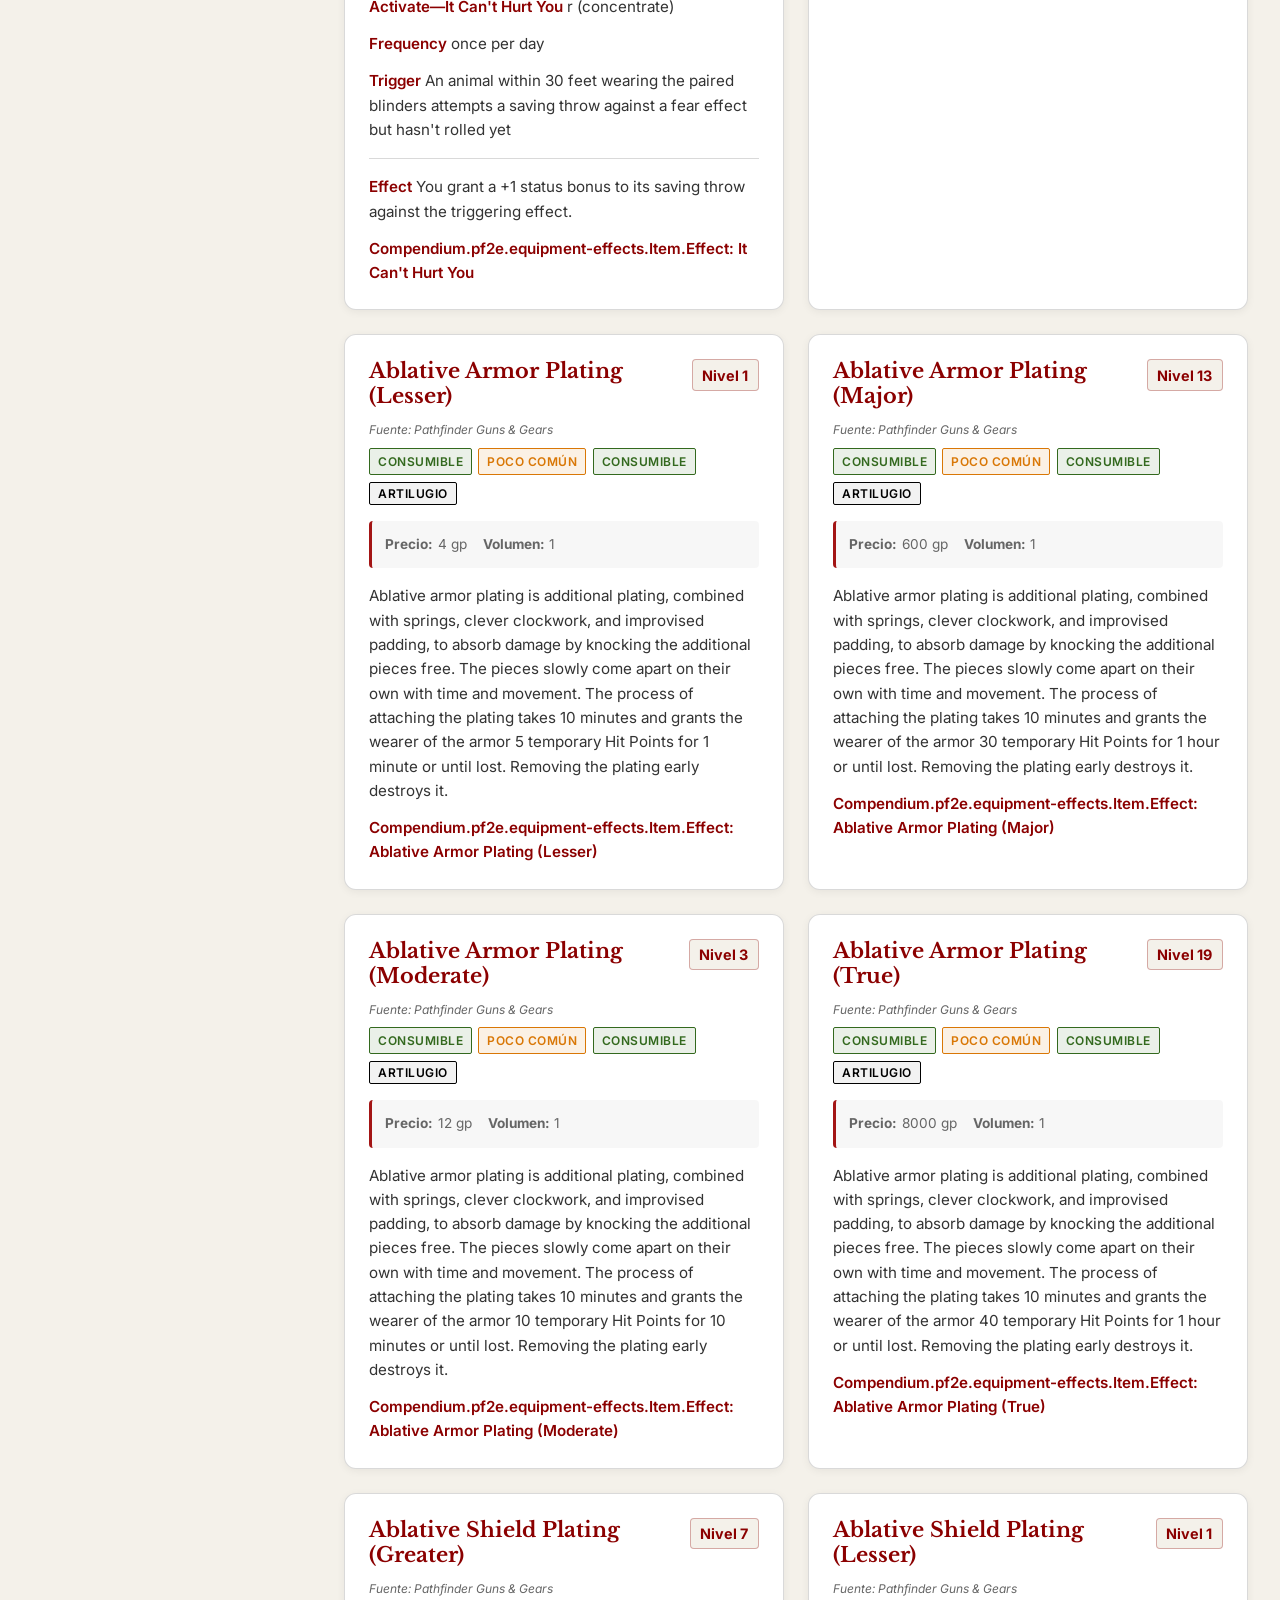
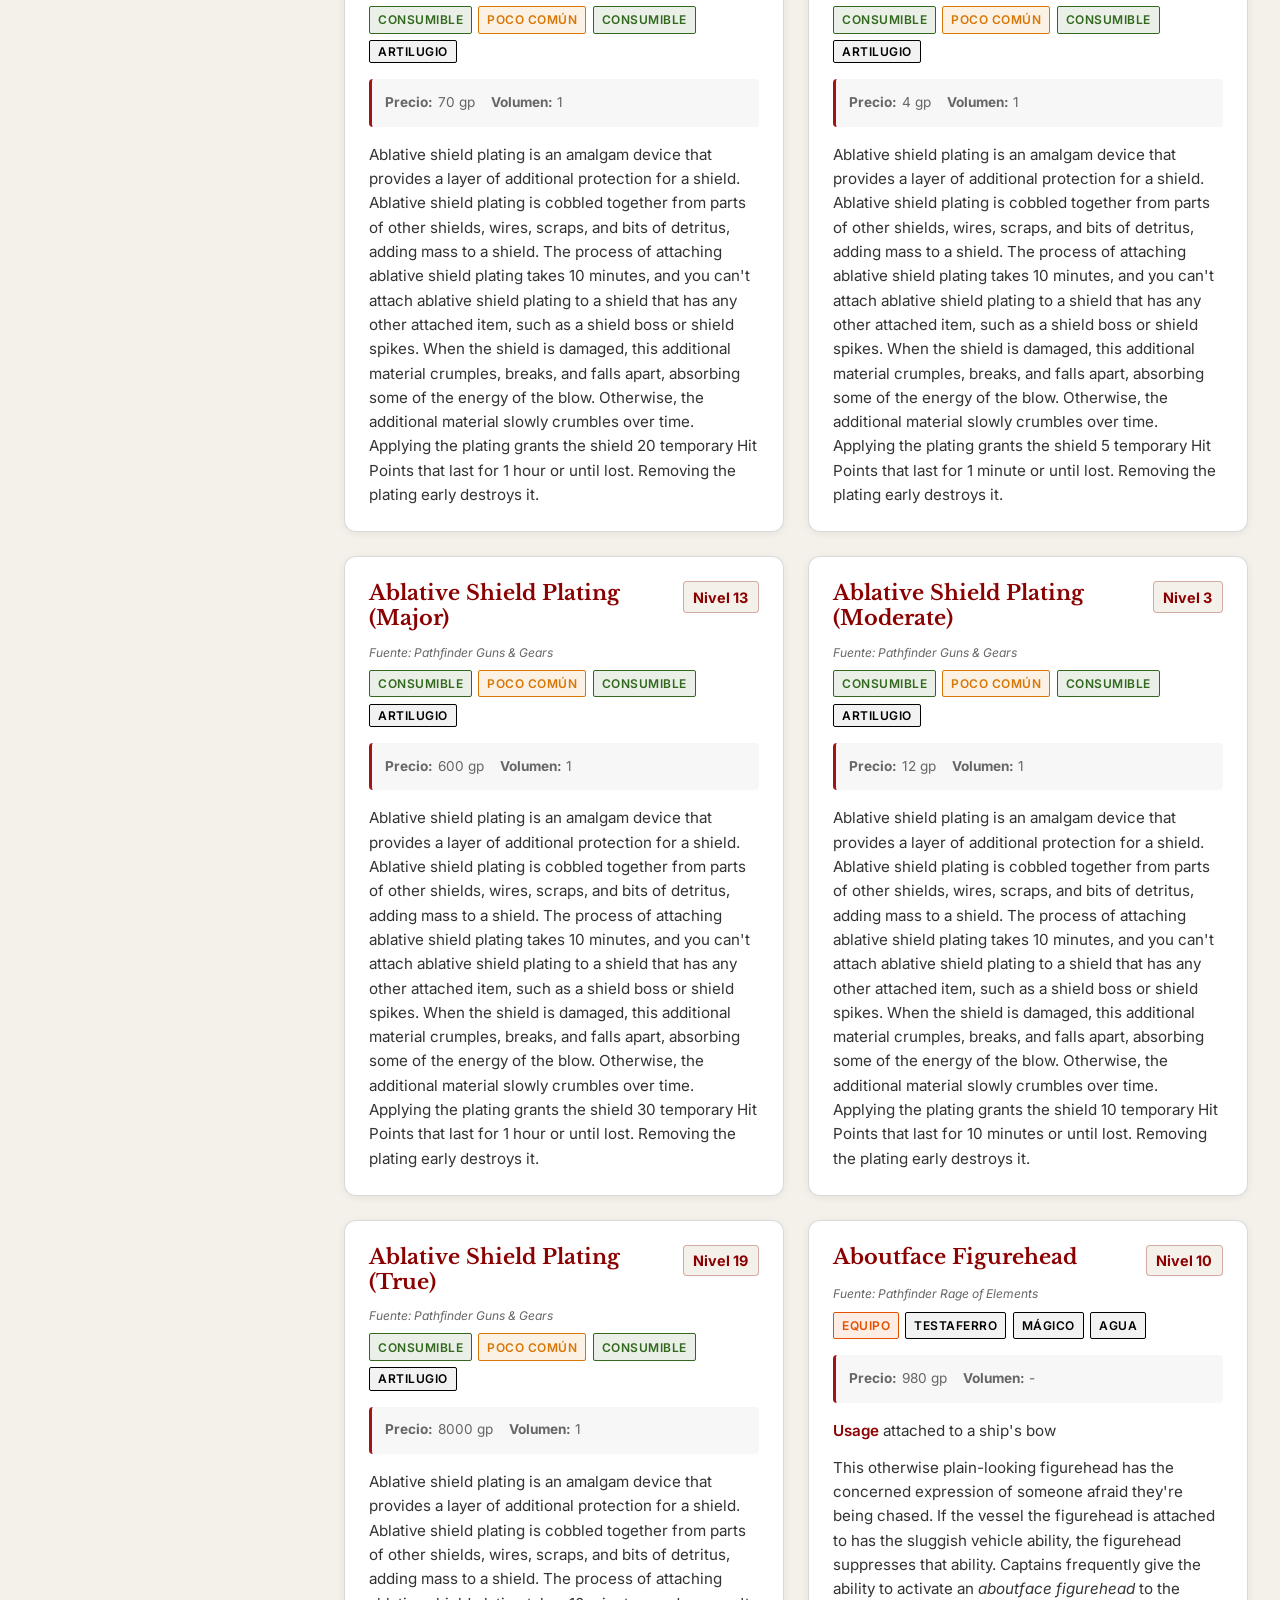
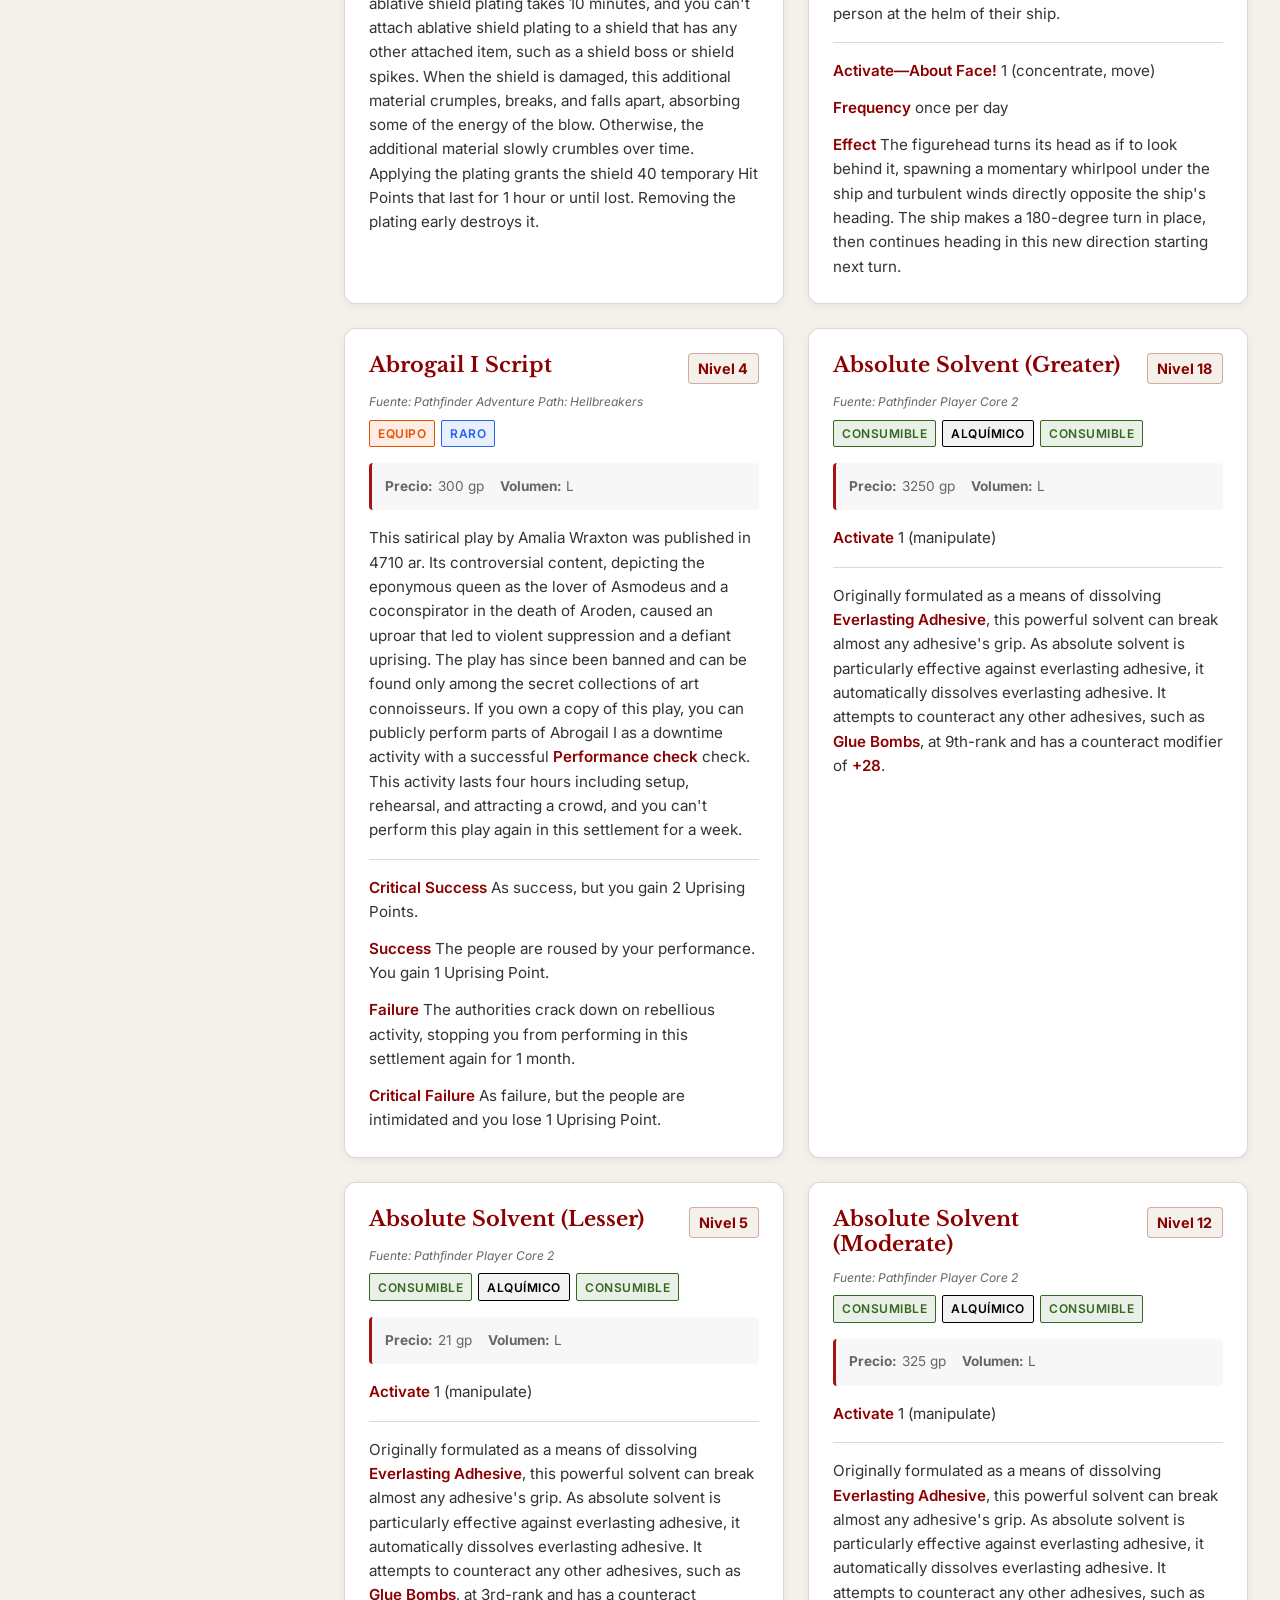
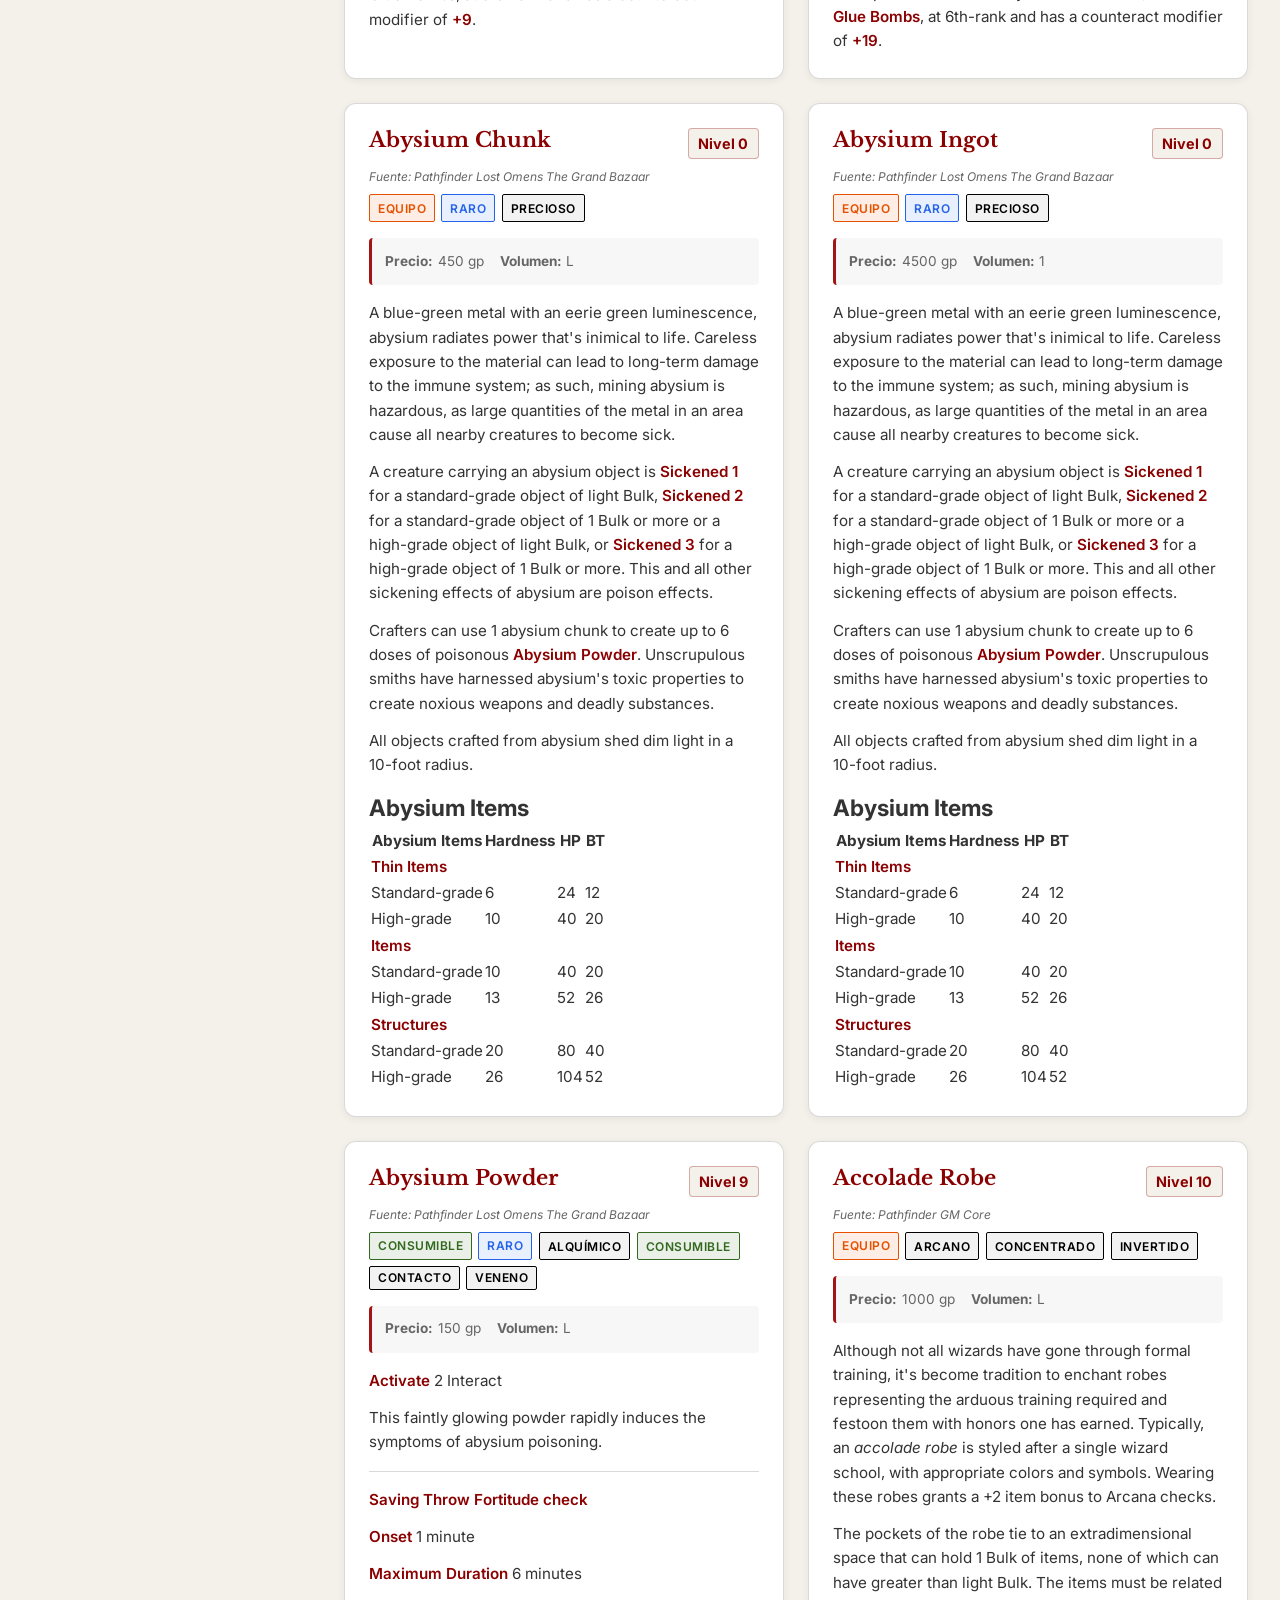
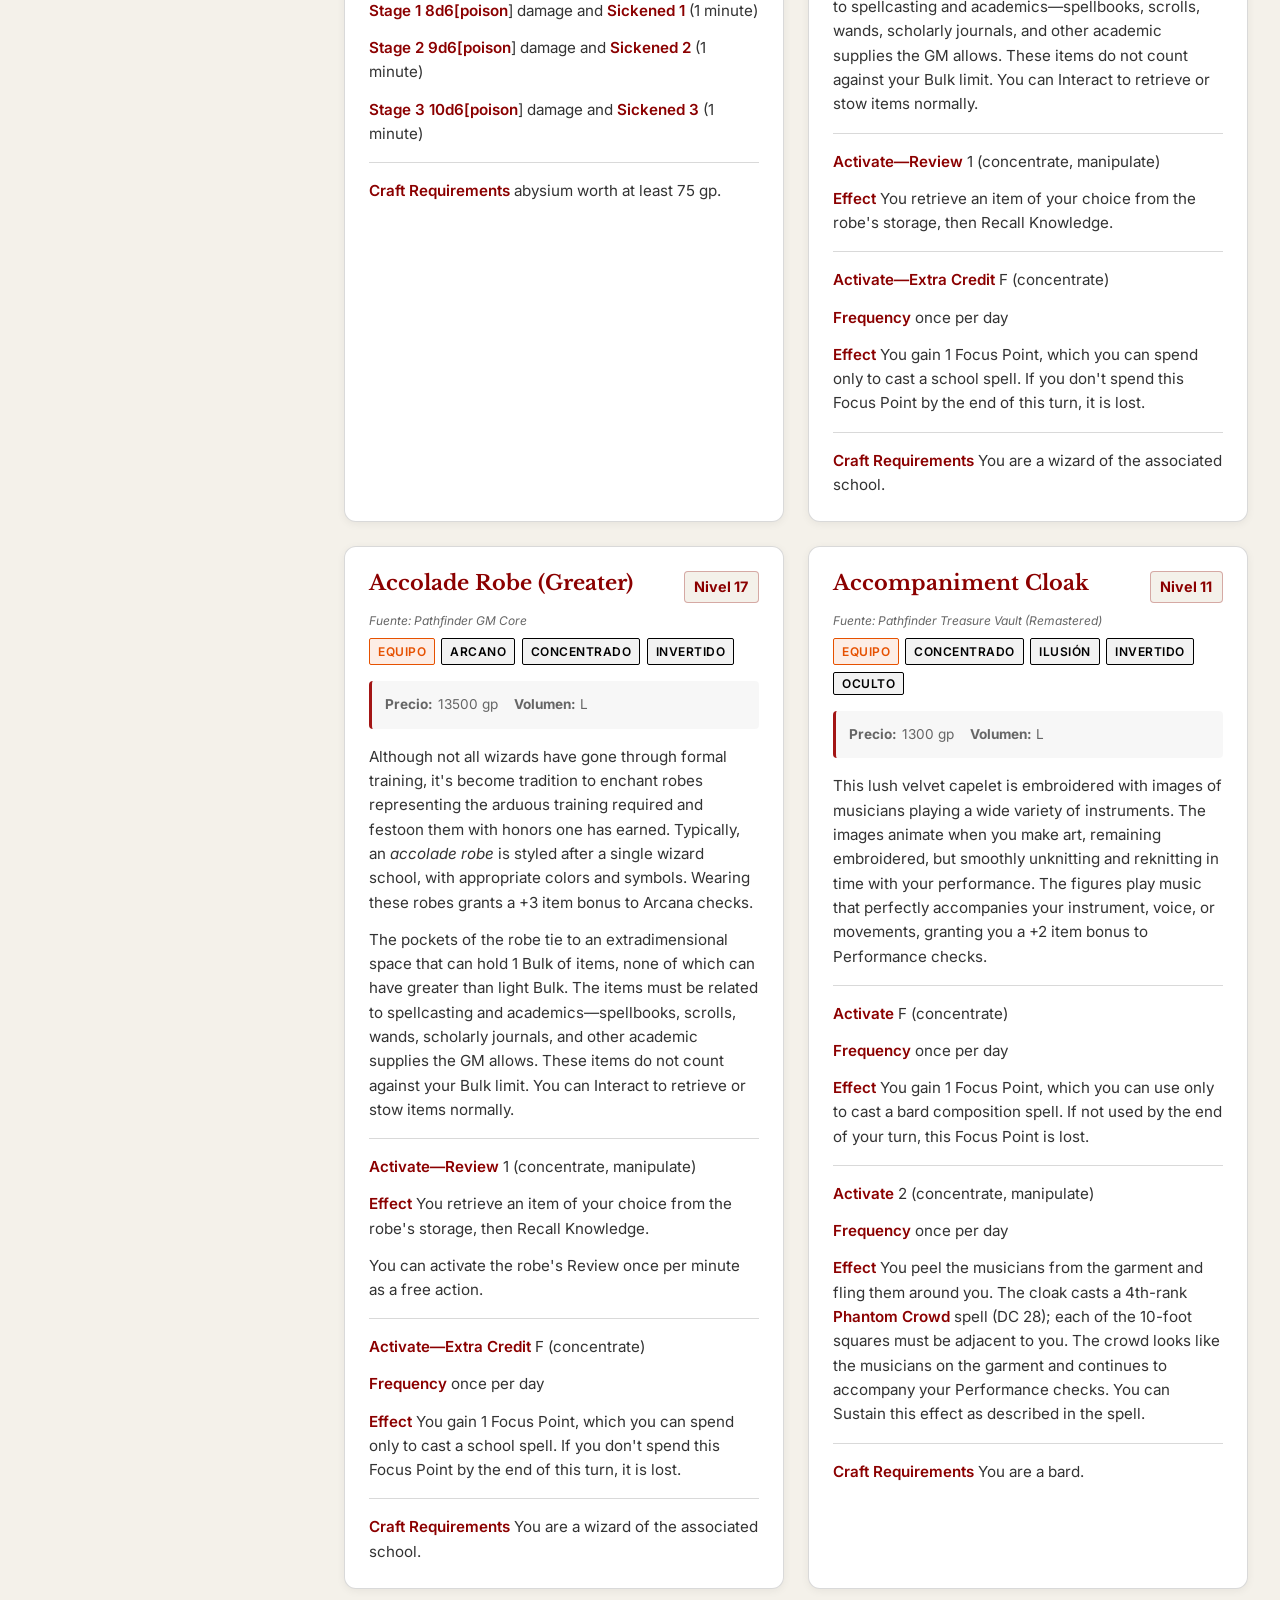
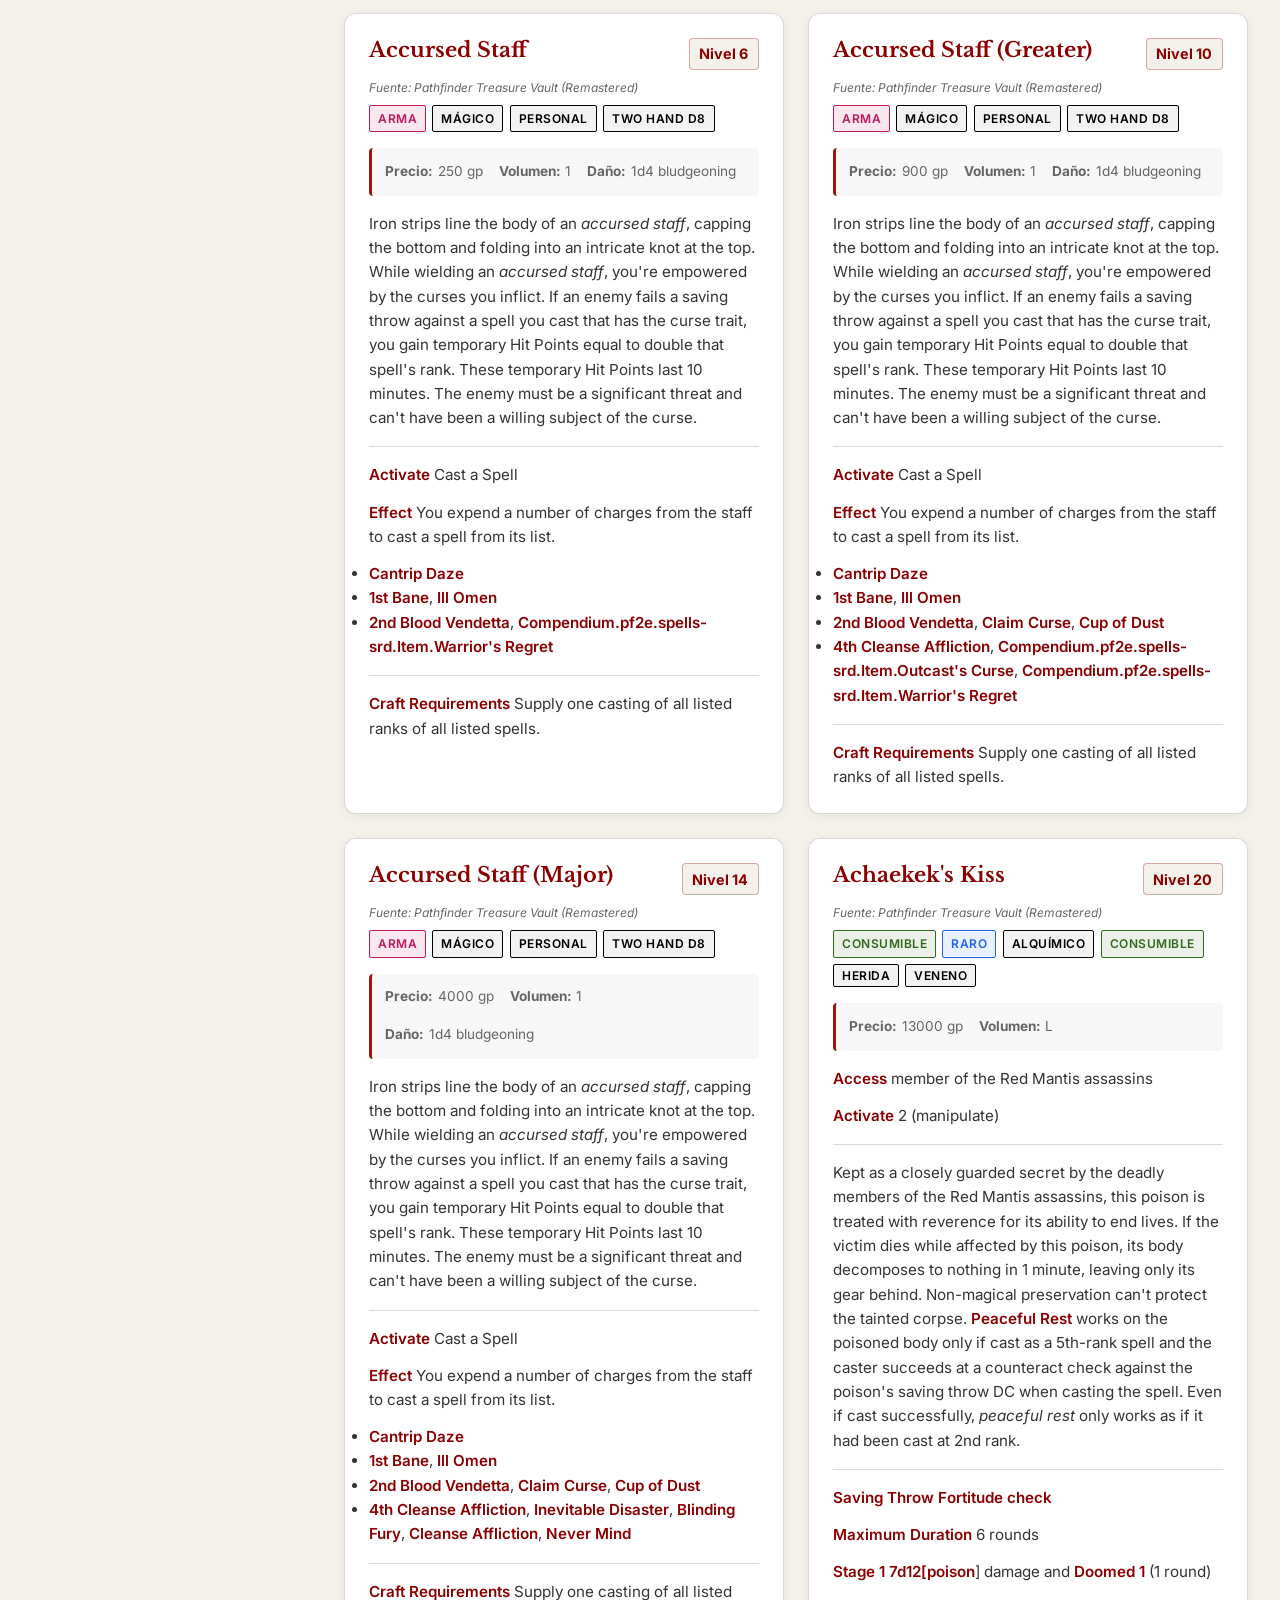
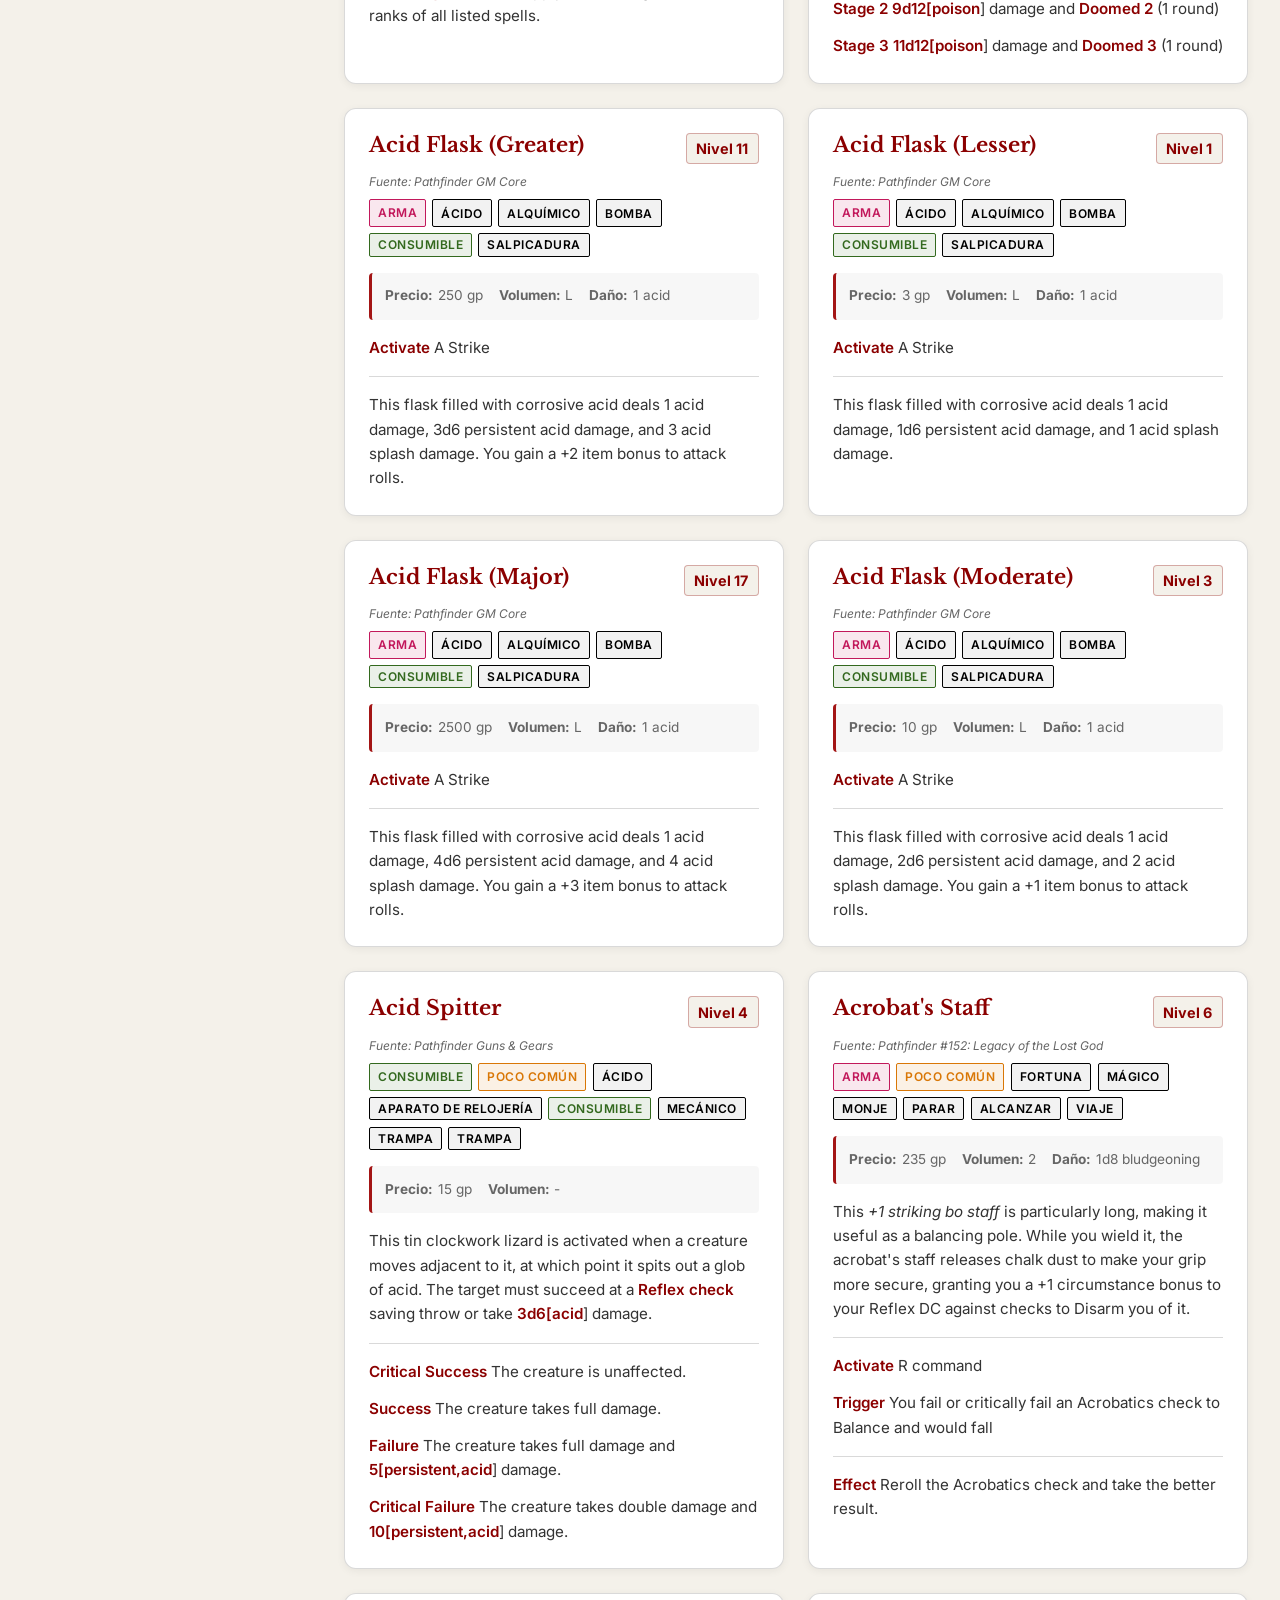
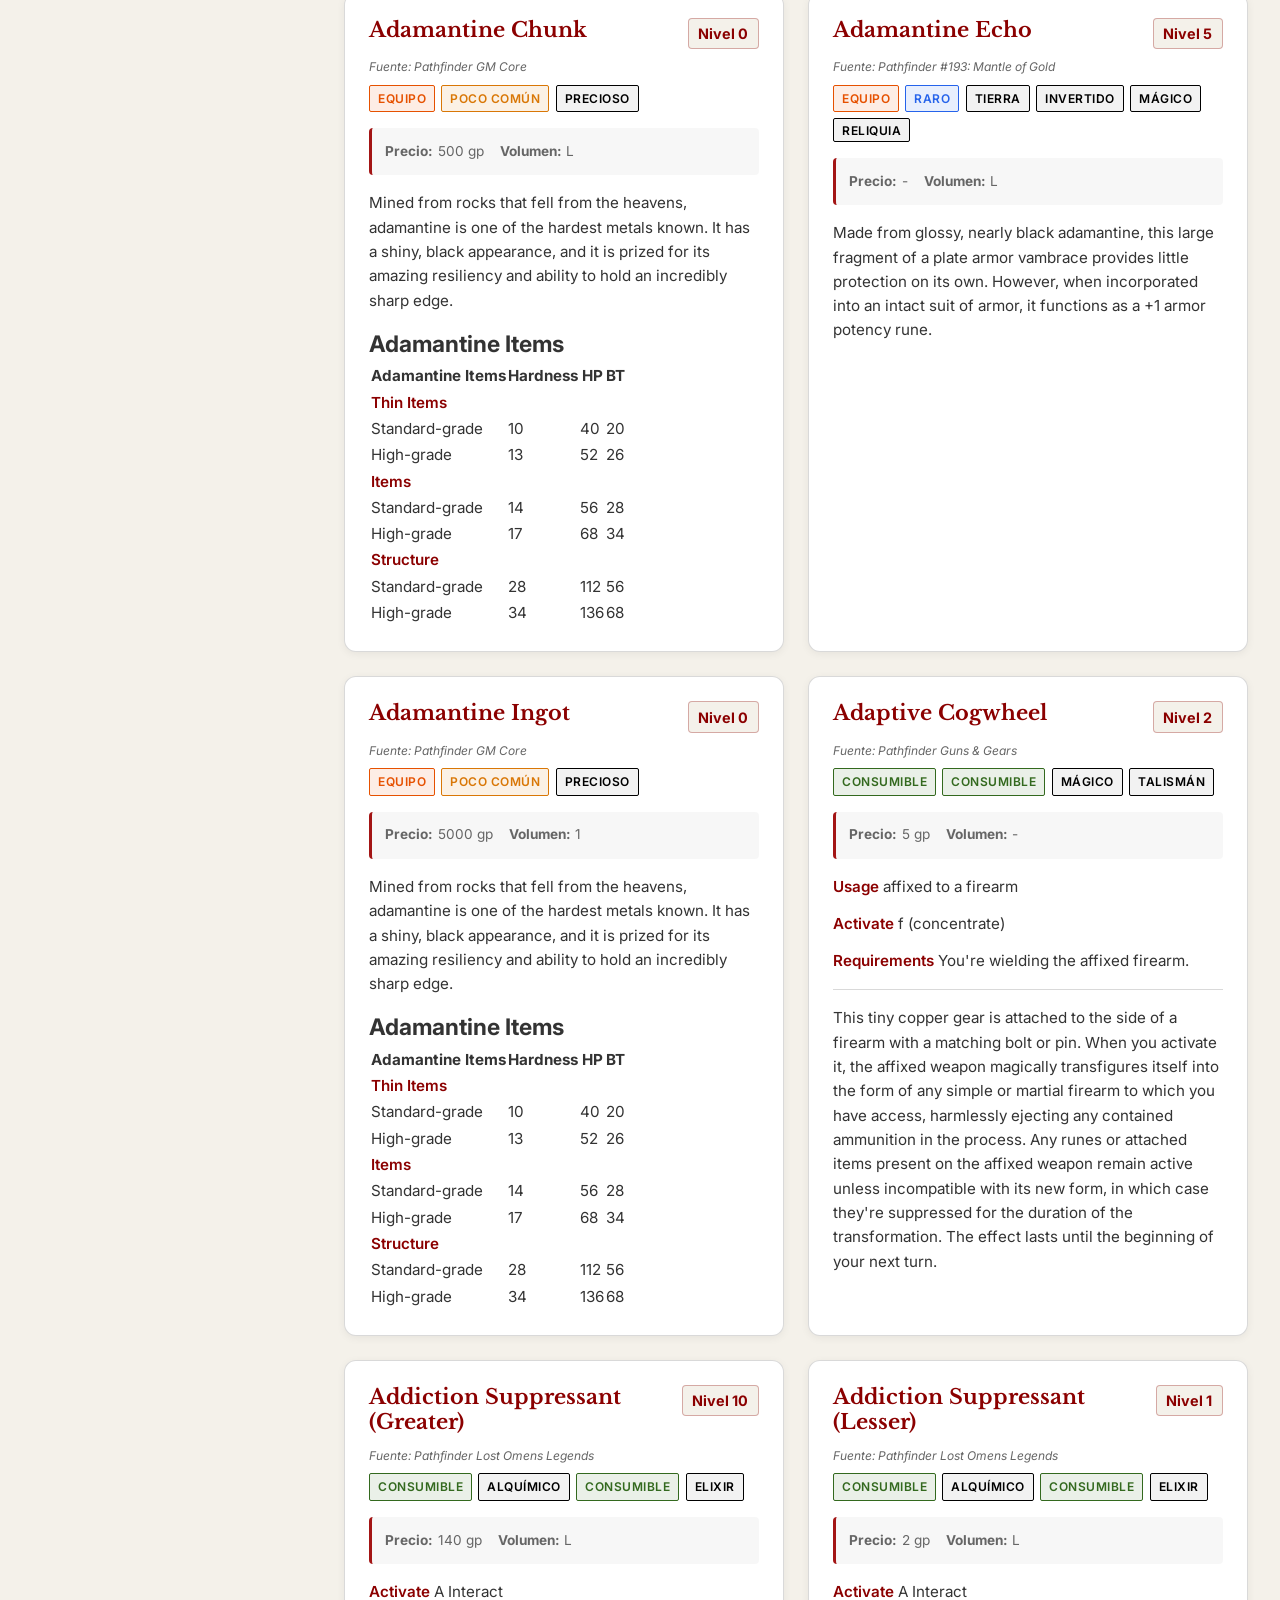
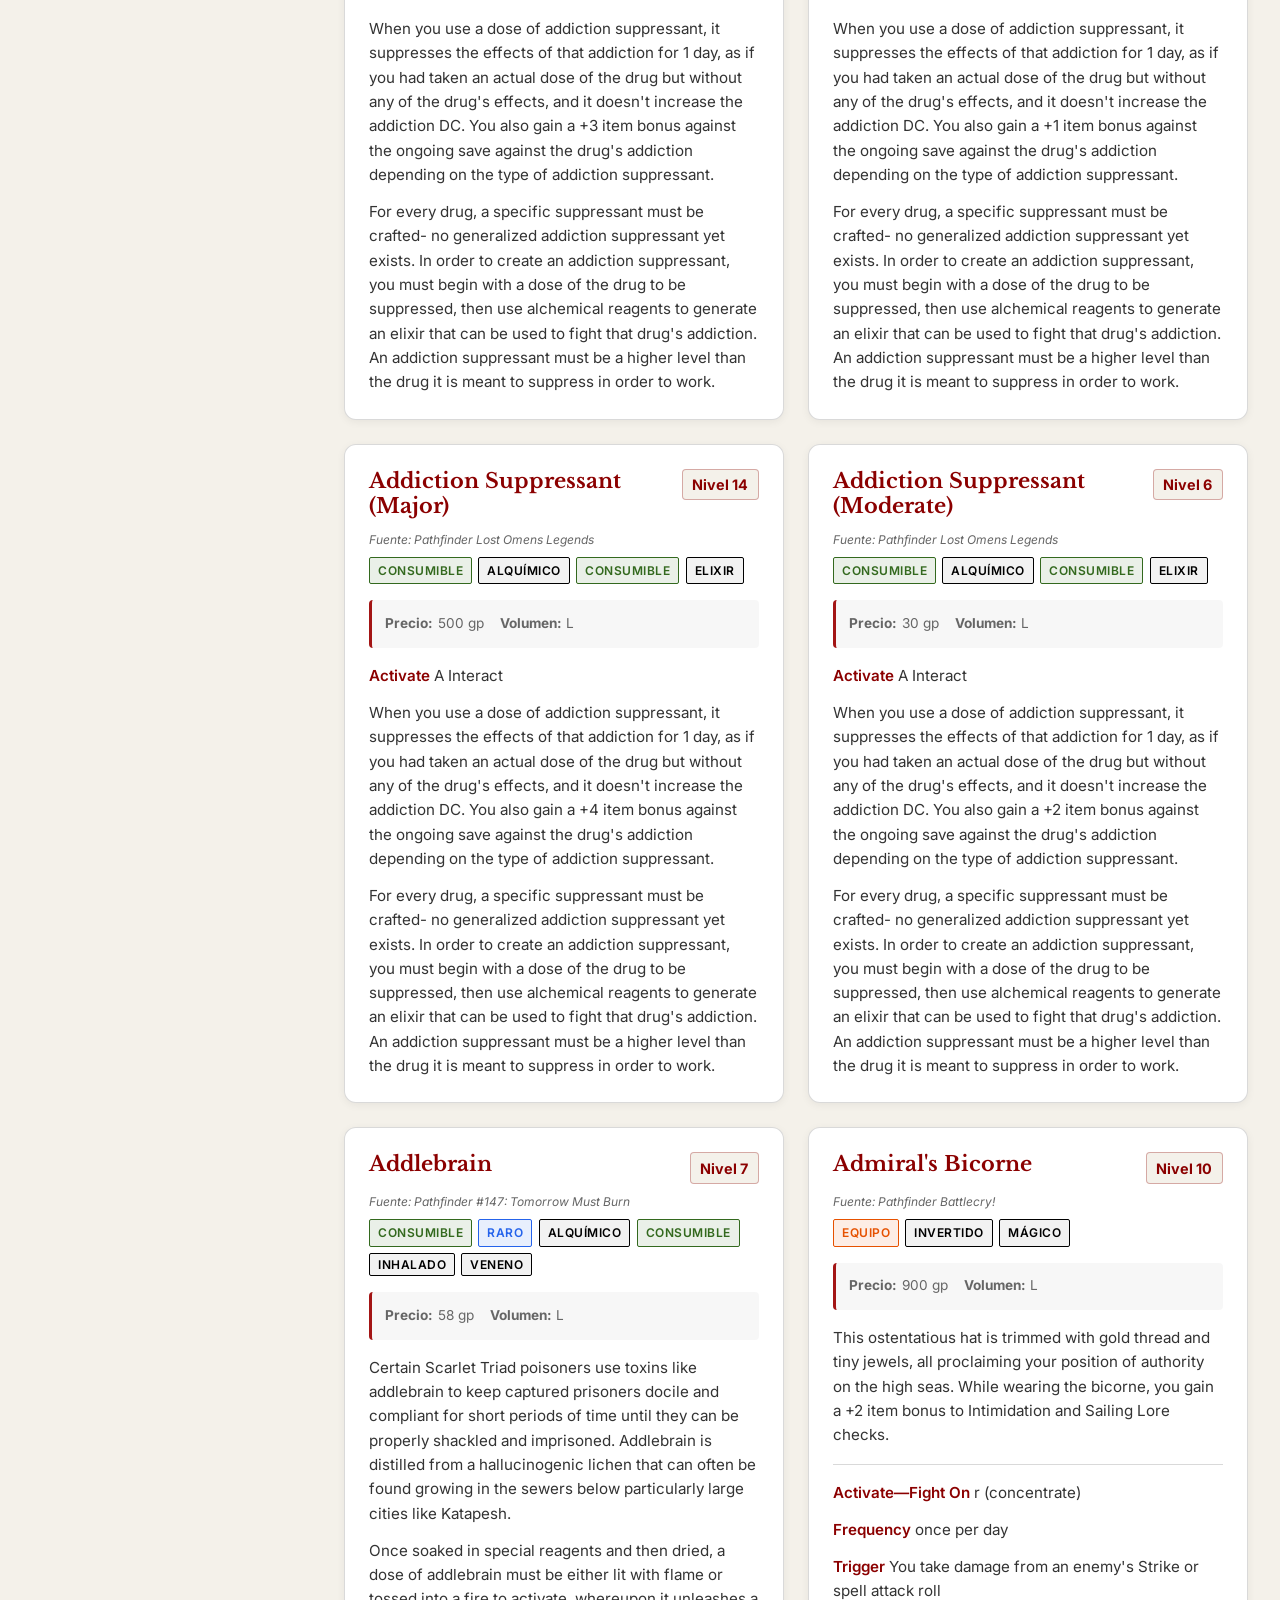
==== commit e334f506: "Add files via upload" ====
--- a/equipment/index.html
+++ b/equipment/index.html
@@ -17,6 +17,9 @@
                 <div class="search-container">
                     <input type="text" id="search-input" placeholder="Buscar equipo por nombre o descripción..." autocomplete="off">
                 </div>
+                <button id="toggle-sidebar" class="theme-select toggle-btn" title="Mostrar/Ocultar Filtros">
+                    <span class="icon">☰</span>
+                </button>
                 <select id="language-selector" class="theme-select">
                     <option value="en">English</option>
                     <option value="es">Español</option>
--- a/equipment/style.css
+++ b/equipment/style.css
@@ -141,6 +141,21 @@
     font-weight: bold;
     cursor: pointer;
     backdrop-filter: blur(5px);
+    display: flex;
+    align-items: center;
+    justify-content: center;
+    transition: all 0.2s ease;
+}
+
+.toggle-btn {
+    min-width: 45px;
+    padding: 0;
+    font-size: 1.2rem;
+}
+
+.toggle-btn:hover {
+    background: rgba(255, 255, 255, 0.25);
+    transform: scale(1.05);
 }
 .theme-select option {
     color: #333;
@@ -172,6 +187,17 @@
     top: 100px;
     max-height: calc(100vh - 120px);
     overflow-y: auto;
+    transition: all 0.3s cubic-bezier(0.4, 0, 0.2, 1);
+}
+
+.sidebar.collapsed {
+    width: 0;
+    padding: 0;
+    margin: 0;
+    border: none;
+    opacity: 0;
+    pointer-events: none;
+    gap: 0;
 }
 
 .sidebar::-webkit-scrollbar { width: 6px; }
@@ -290,9 +316,18 @@
 
 .feat-title {
     font-family: var(--font-heading);
-    font-size: 1.25rem;
+    font-size: 1.3rem;
     color: var(--pf-red);
     line-height: 1.2;
+    margin-bottom: 0.2rem;
+}
+
+.publication {
+    font-size: 0.75rem;
+    color: var(--text-muted);
+    font-style: italic;
+    margin-bottom: 0.5rem;
+    display: block;
 }
 
 .feat-level {
@@ -307,12 +342,22 @@
 }
 
 .feat-meta {
-    font-size: 0.8rem;
+    font-size: 0.85rem;
     color: var(--text-muted);
-    margin-bottom: 0.8rem;
-    font-style: italic;
-    display: flex;
-    justify-content: space-between;
+    margin-bottom: 1rem;
+    display: flex;
+    flex-wrap: wrap;
+    gap: 1rem;
+    padding: 0.8rem;
+    background: rgba(0,0,0,0.03);
+    border-radius: var(--radius-sm);
+    border-left: 3px solid var(--pf-red-light);
+}
+
+.feat-meta span {
+    display: flex;
+    align-items: center;
+    gap: 0.3rem;
 }
 
 .feat-traits {
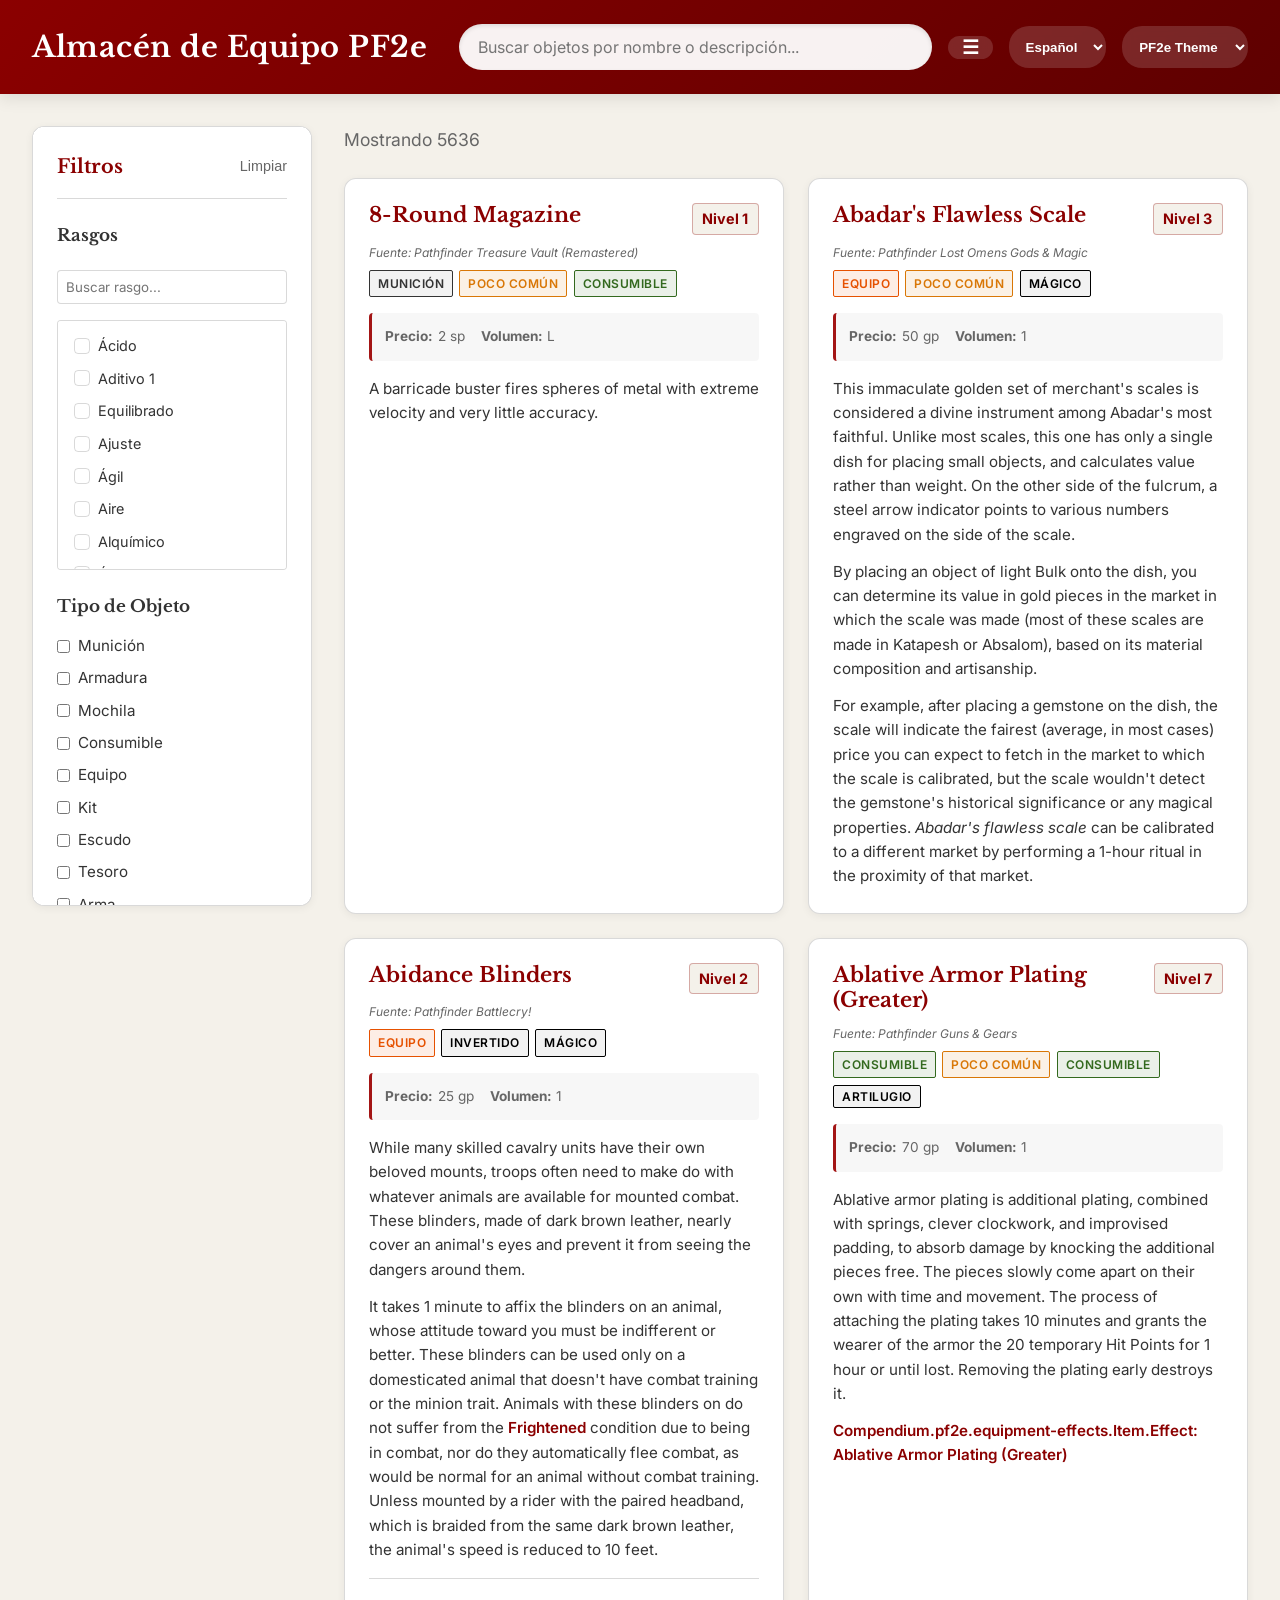
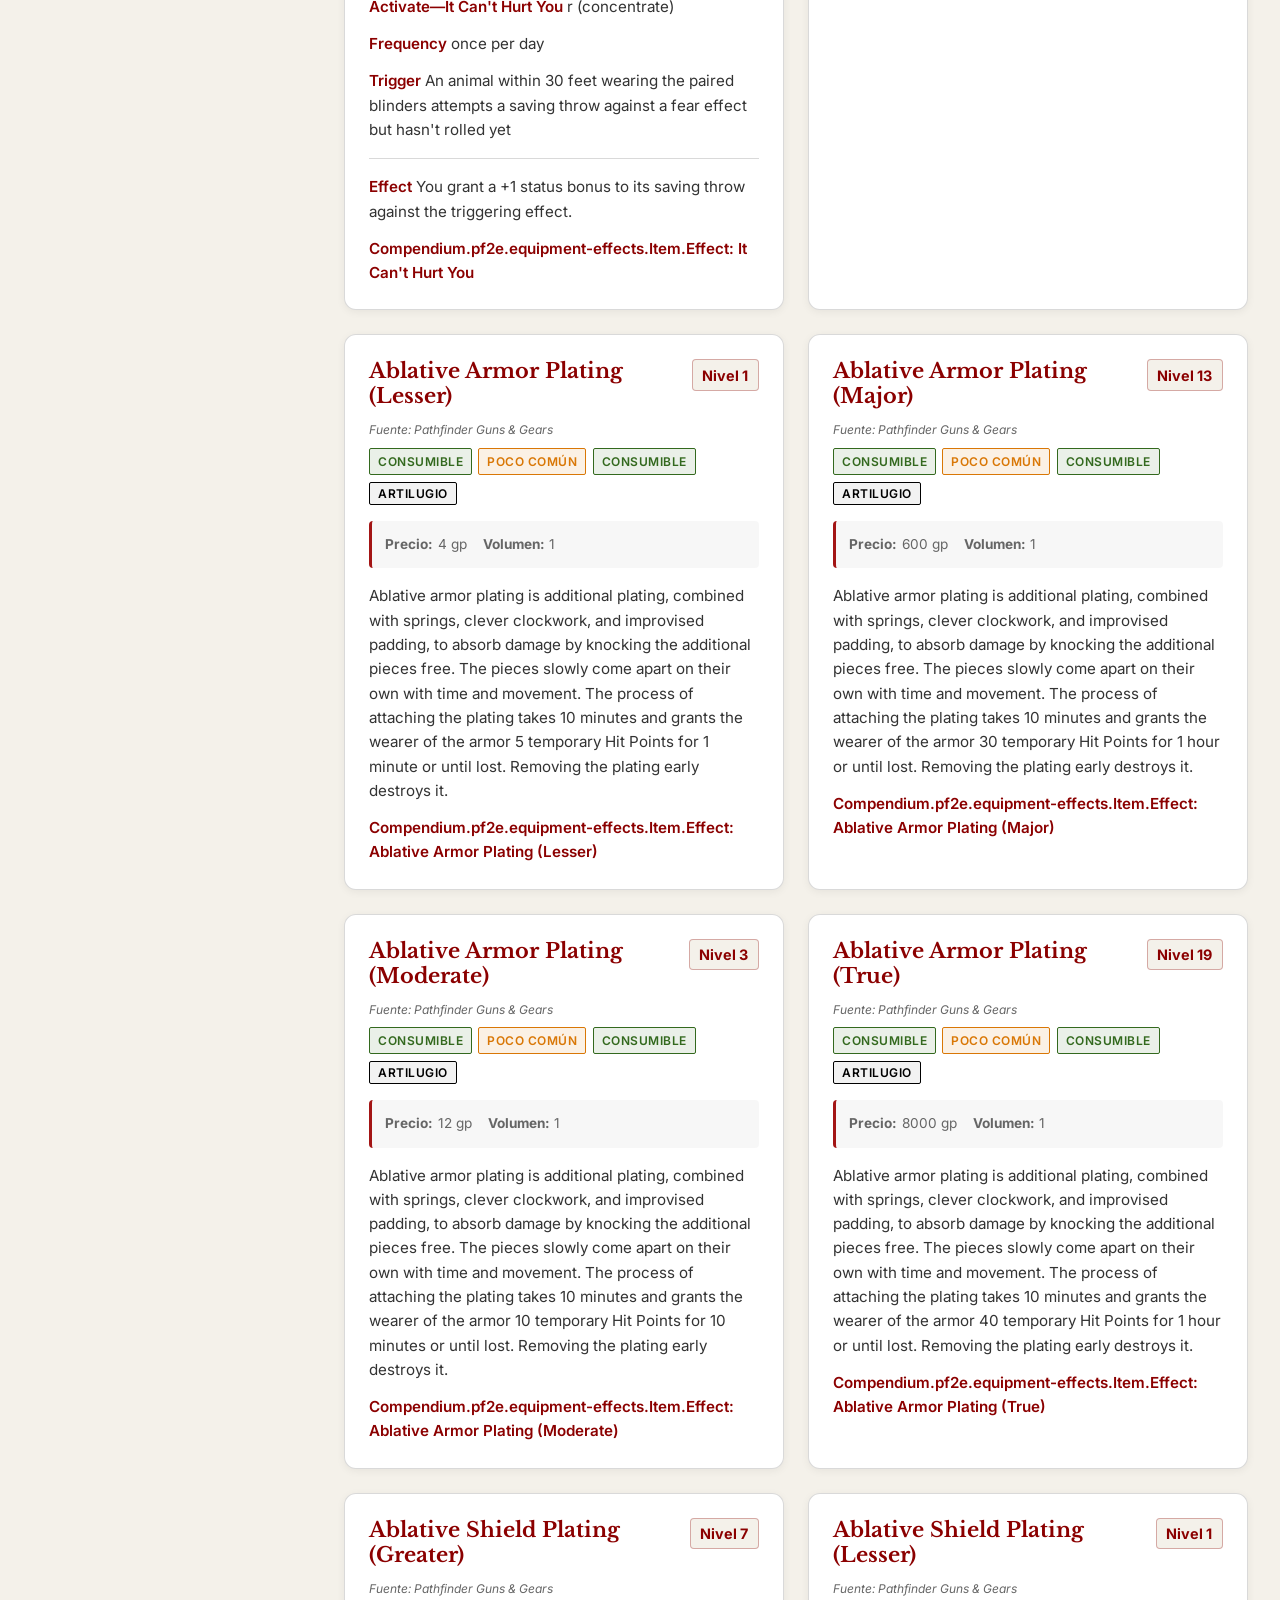
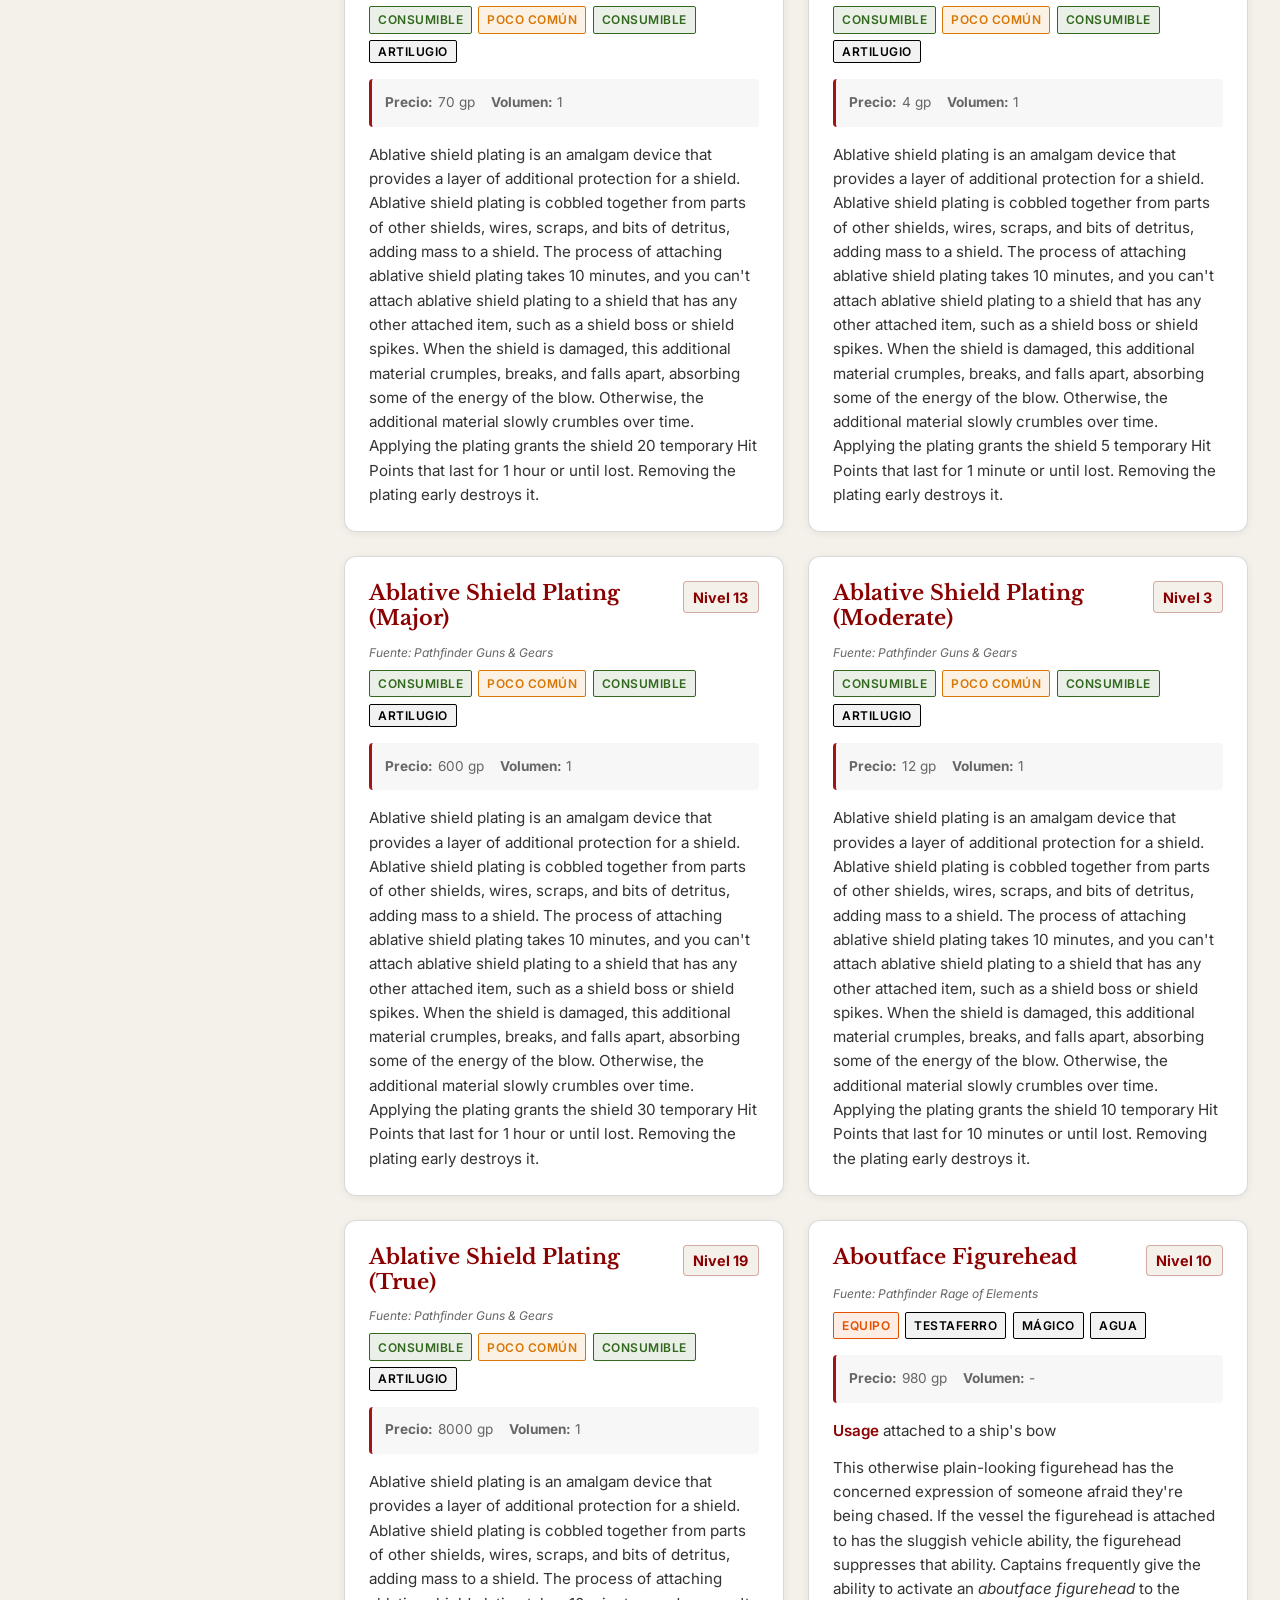
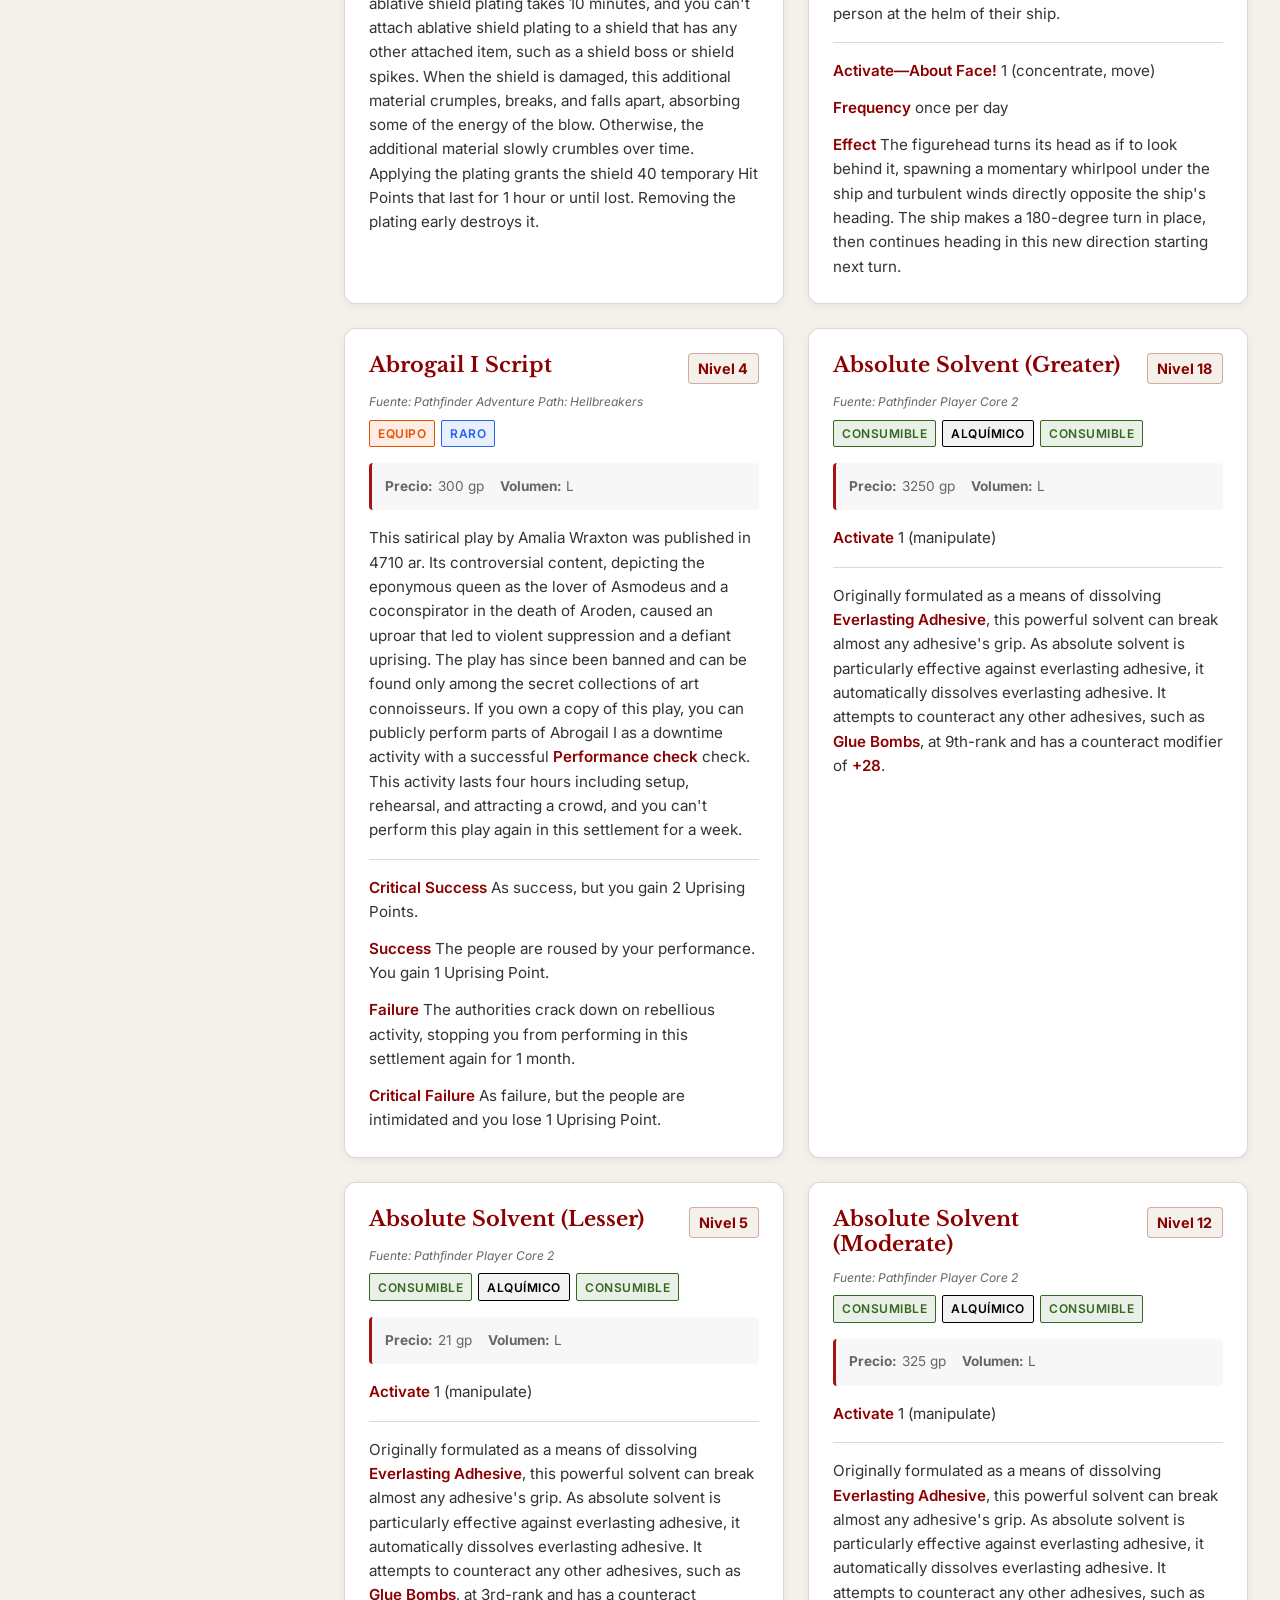
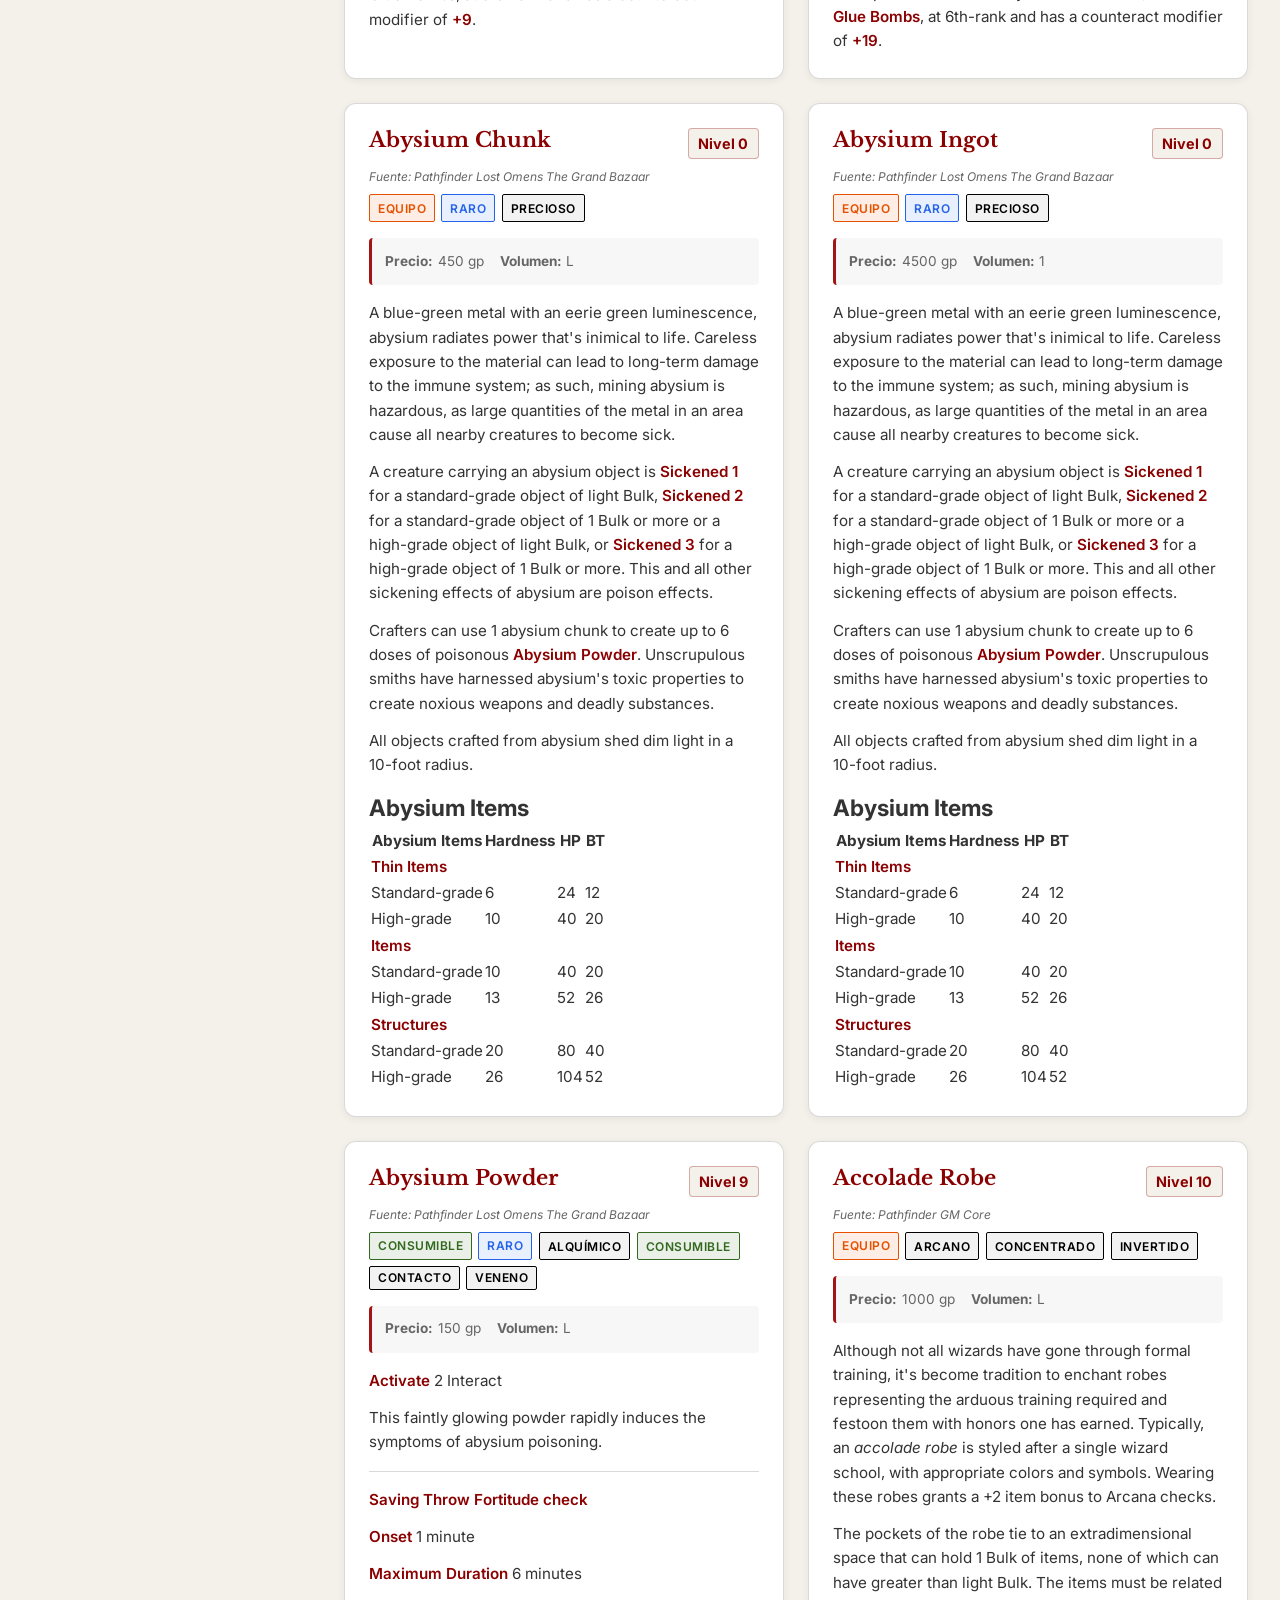
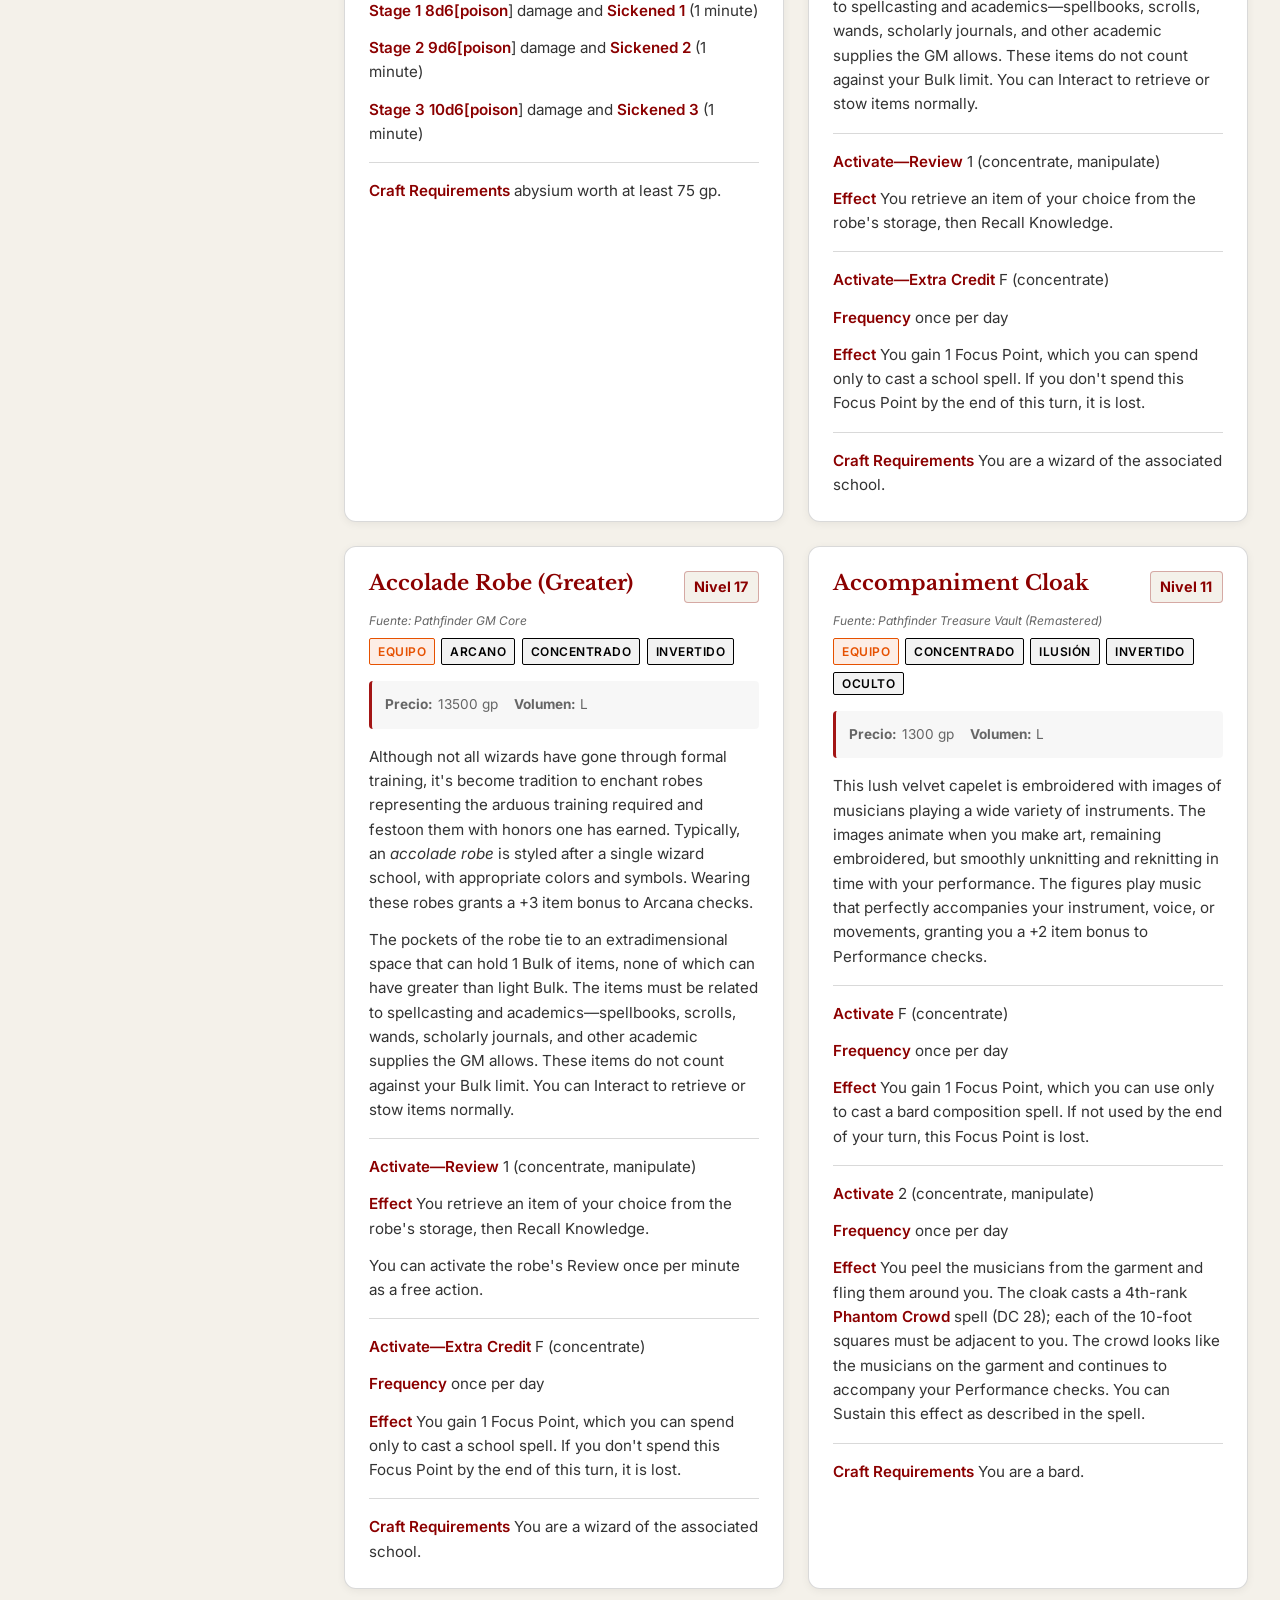
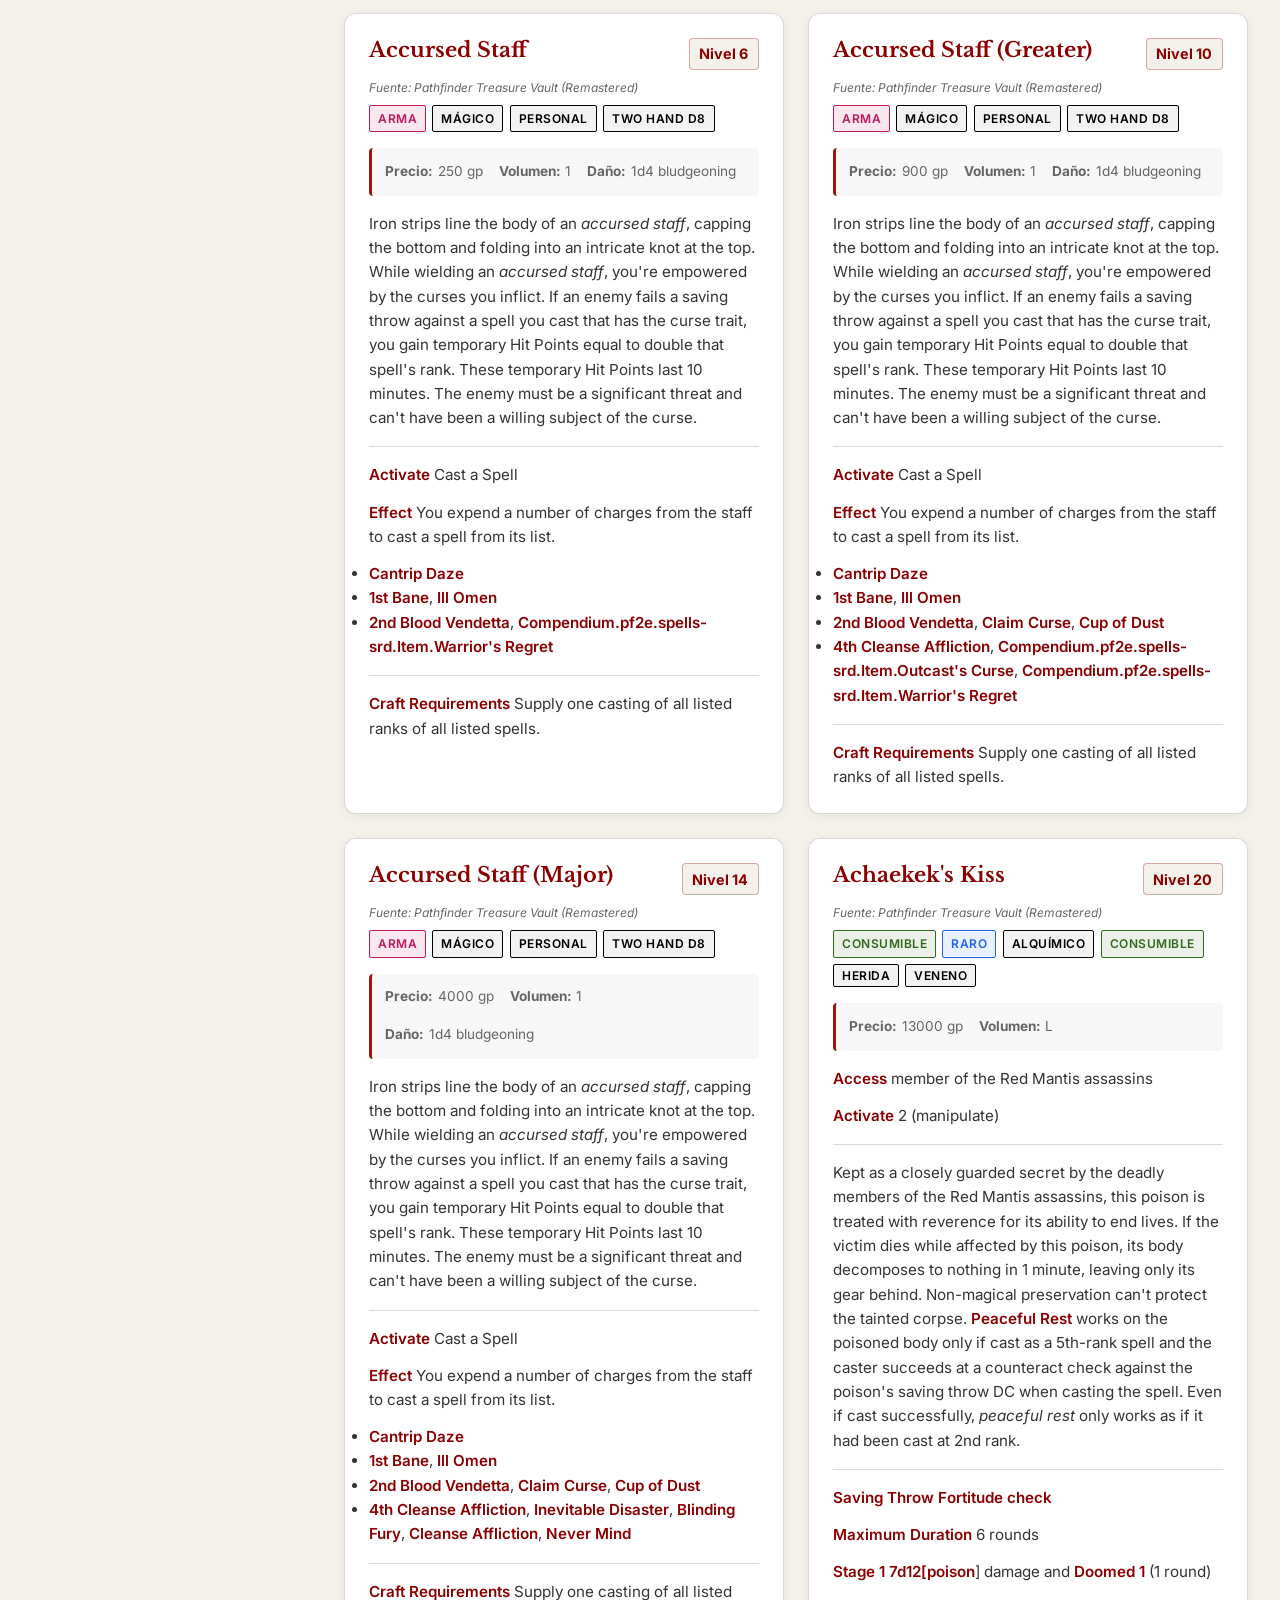
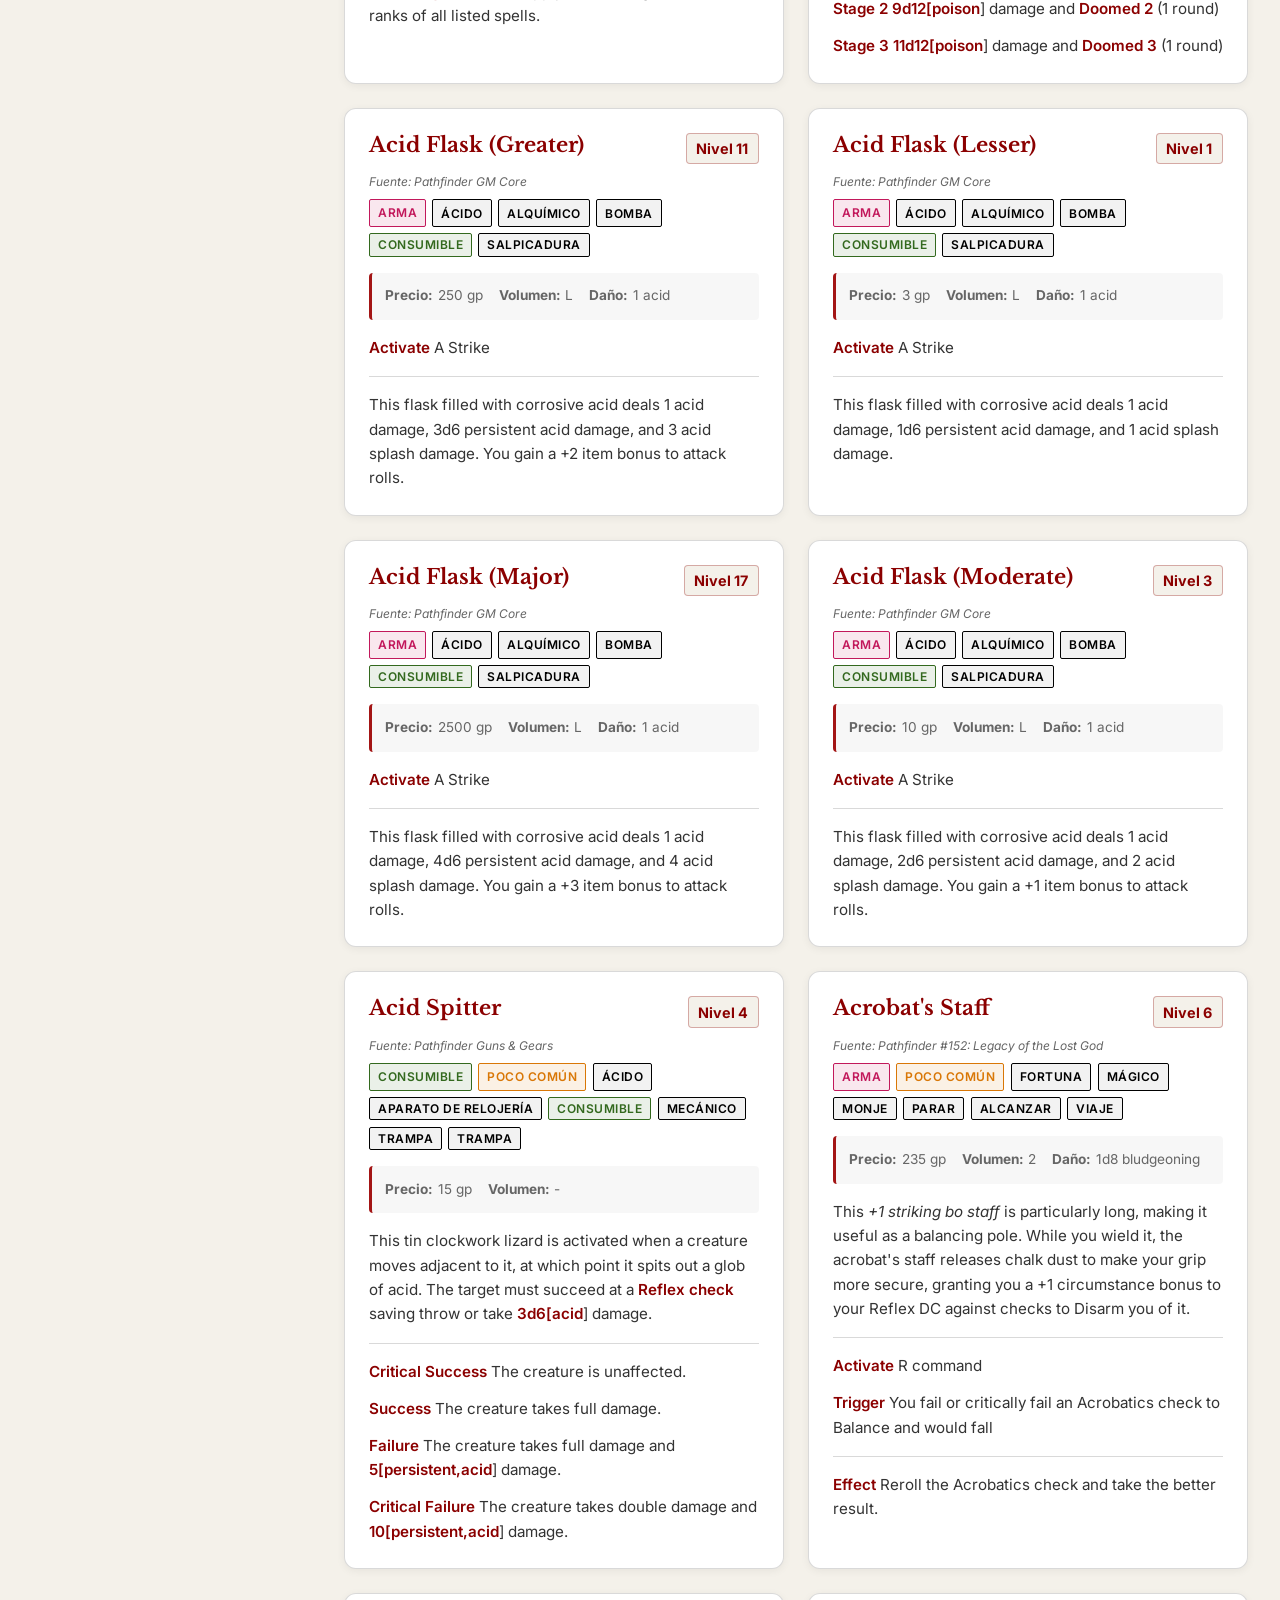
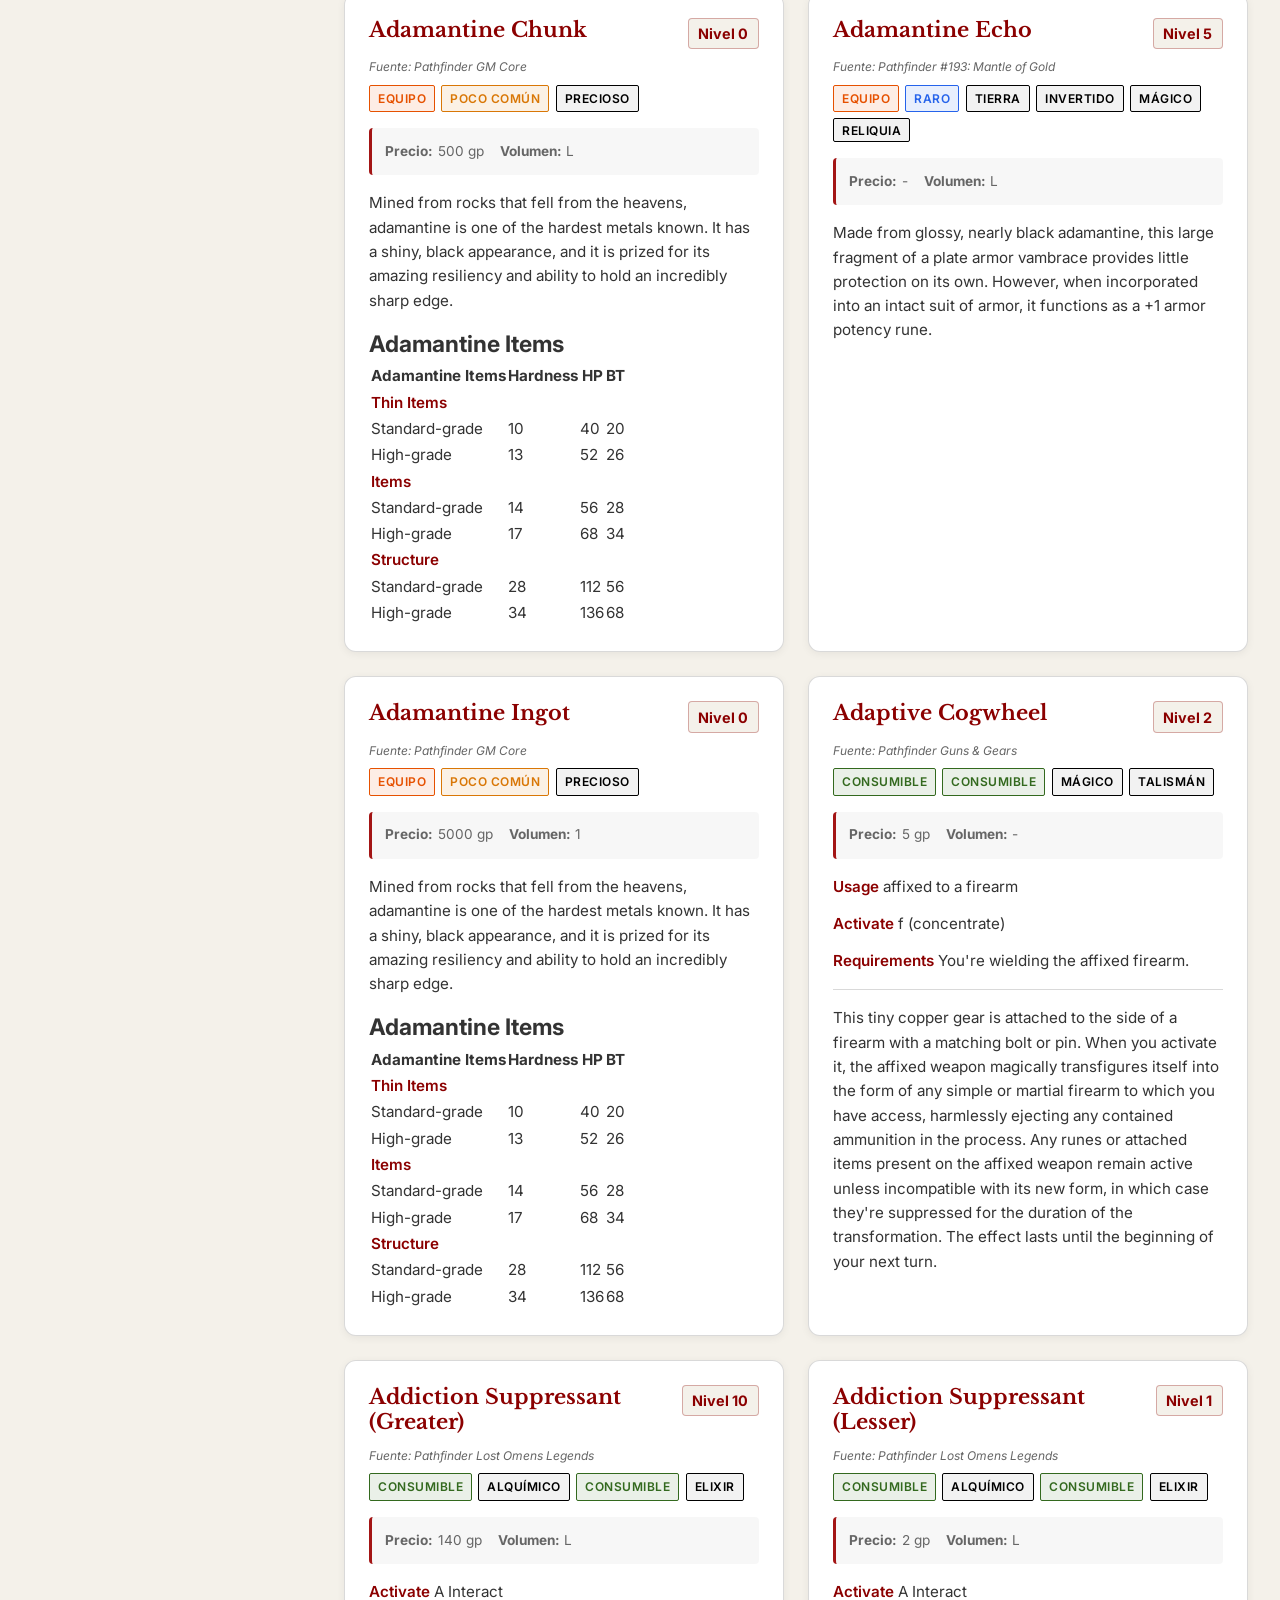
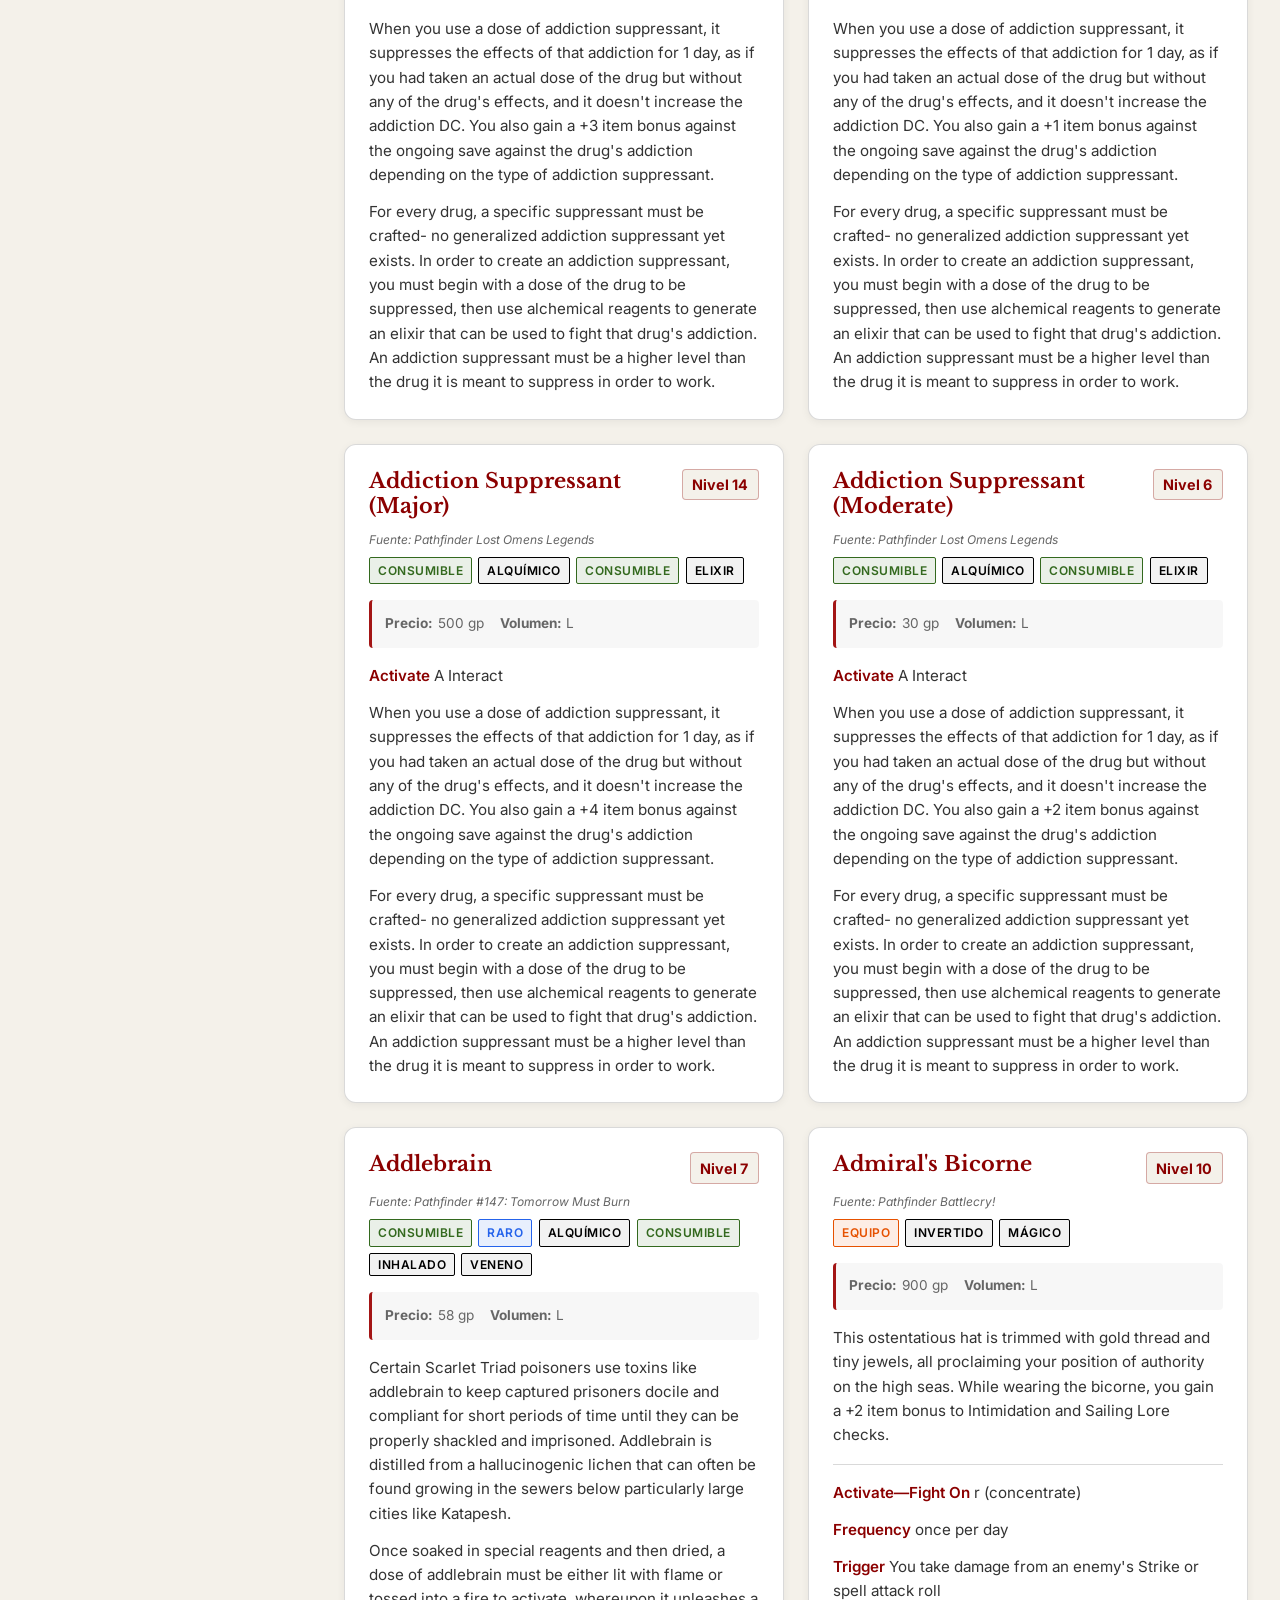
==== commit 909a8a9d: "Add files via upload" ====
--- a/equipment/index.html
+++ b/equipment/index.html
@@ -93,6 +93,9 @@
         </div>
     </div>
 
+    <!-- Sidebar Overlay for Mobile -->
+    <div id="sidebar-overlay" class="sidebar-overlay"></div>
+
     <script src="app.js"></script>
 </body>
 </html>
--- a/equipment/style.css
+++ b/equipment/style.css
@@ -434,15 +434,112 @@
 .legal-notice { font-size: 0.75rem; text-align: justify; line-height: 1.4; opacity: 0.8; }
 .legal-notice a { color: var(--pf-red); }
 
+/* Sidebar Overlay */
+.sidebar-overlay {
+    position: fixed;
+    top: 0;
+    left: 0;
+    width: 100vw;
+    height: 100vh;
+    background: rgba(0, 0, 0, 0.5);
+    backdrop-filter: blur(2px);
+    z-index: 999;
+    opacity: 0;
+    pointer-events: none;
+    transition: opacity 0.3s ease;
+}
+
+.sidebar-overlay.active {
+    opacity: 1;
+    pointer-events: auto;
+}
+
 /* Responsive */
 @media (max-width: 900px) {
-    .app-main { flex-direction: column; }
-    .sidebar { width: 100%; position: static; max-height: none; }
-    .header-content { flex-direction: column; gap: 1rem; align-items: stretch; }
-    .header-controls { flex-direction: column; max-width: 100%; }
-}
-
-/* Tri-State Trait Filter */
+    .app-header {
+        padding: 1rem;
+    }
+
+    .header-content {
+        flex-direction: column;
+        align-items: center;
+        text-align: center;
+        gap: 0.8rem;
+    }
+
+    h1 {
+        font-size: 1.4rem;
+        white-space: normal;
+    }
+
+    .header-controls {
+        width: 100%;
+        gap: 0.5rem;
+        flex-wrap: wrap;
+        justify-content: center;
+    }
+
+    .search-container {
+        width: 100%;
+        order: -1;
+    }
+
+    .theme-select {
+        flex-grow: 1;
+        font-size: 0.85rem;
+        padding: 0.6rem;
+    }
+
+    .toggle-btn {
+        min-width: 40px;
+        order: -1;
+    }
+
+    .app-main {
+        padding: 1rem;
+    }
+
+    .sidebar {
+        position: fixed;
+        top: 0;
+        left: 0;
+        width: 280px;
+        height: 100vh;
+        max-height: 100vh;
+        z-index: 1001;
+        transform: translateX(-100%);
+        border-radius: 0;
+        box-shadow: 10px 0 30px rgba(0,0,0,0.2);
+        opacity: 1;
+        visibility: visible;
+        pointer-events: auto;
+    }
+
+    .sidebar:not(.collapsed) {
+        transform: translateX(0);
+    }
+
+    .sidebar.collapsed {
+        transform: translateX(-100%);
+        width: 280px; /* Keep width for animation consistency */
+        padding: 1.5rem;
+        opacity: 1;
+        pointer-events: none;
+    }
+
+    .feats-grid {
+        grid-template-columns: 1fr;
+    }
+
+    .feat-card {
+        padding: 1.2rem;
+    }
+
+    .modal-container {
+        width: 95%;
+        padding: 1.2rem;
+    }
+}
 .trait-filter-group { display: flex; flex-direction: column; gap: 0.5rem; }
 .styled-input {
     padding: 0.5rem;
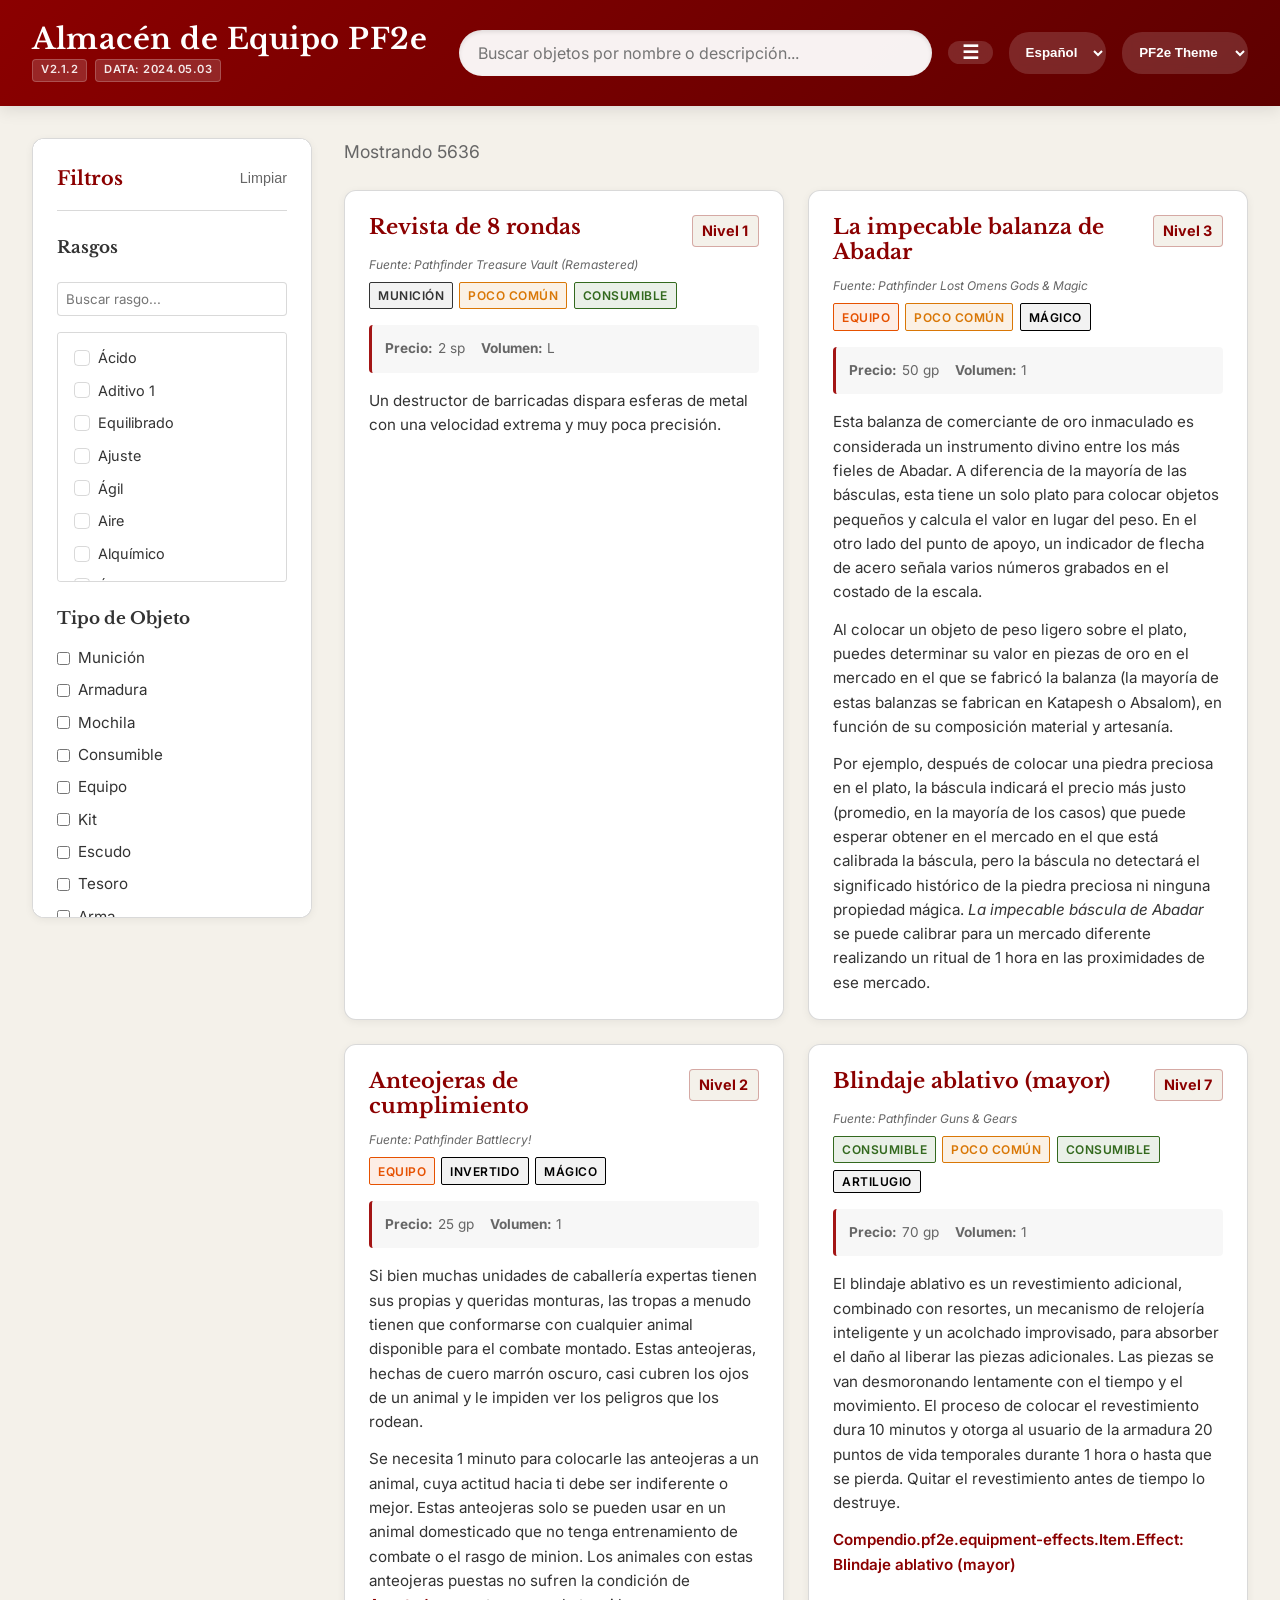
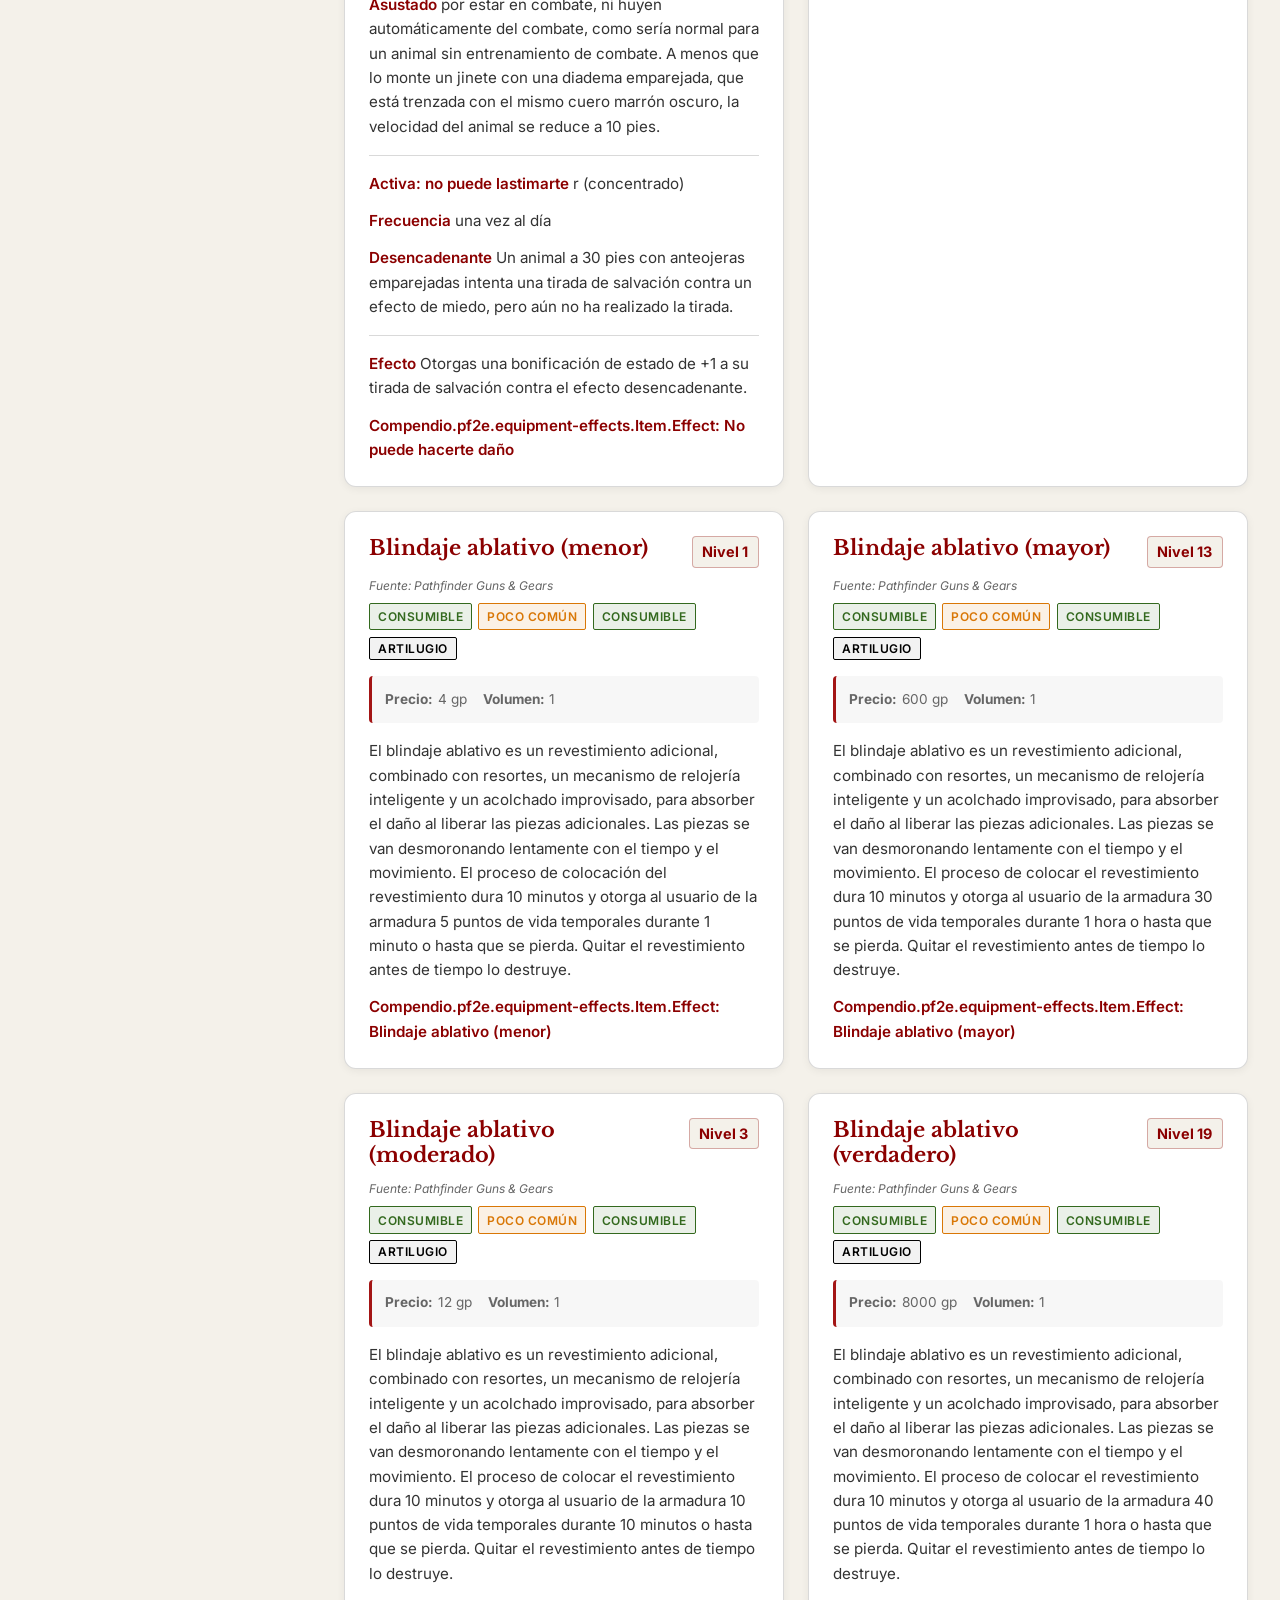
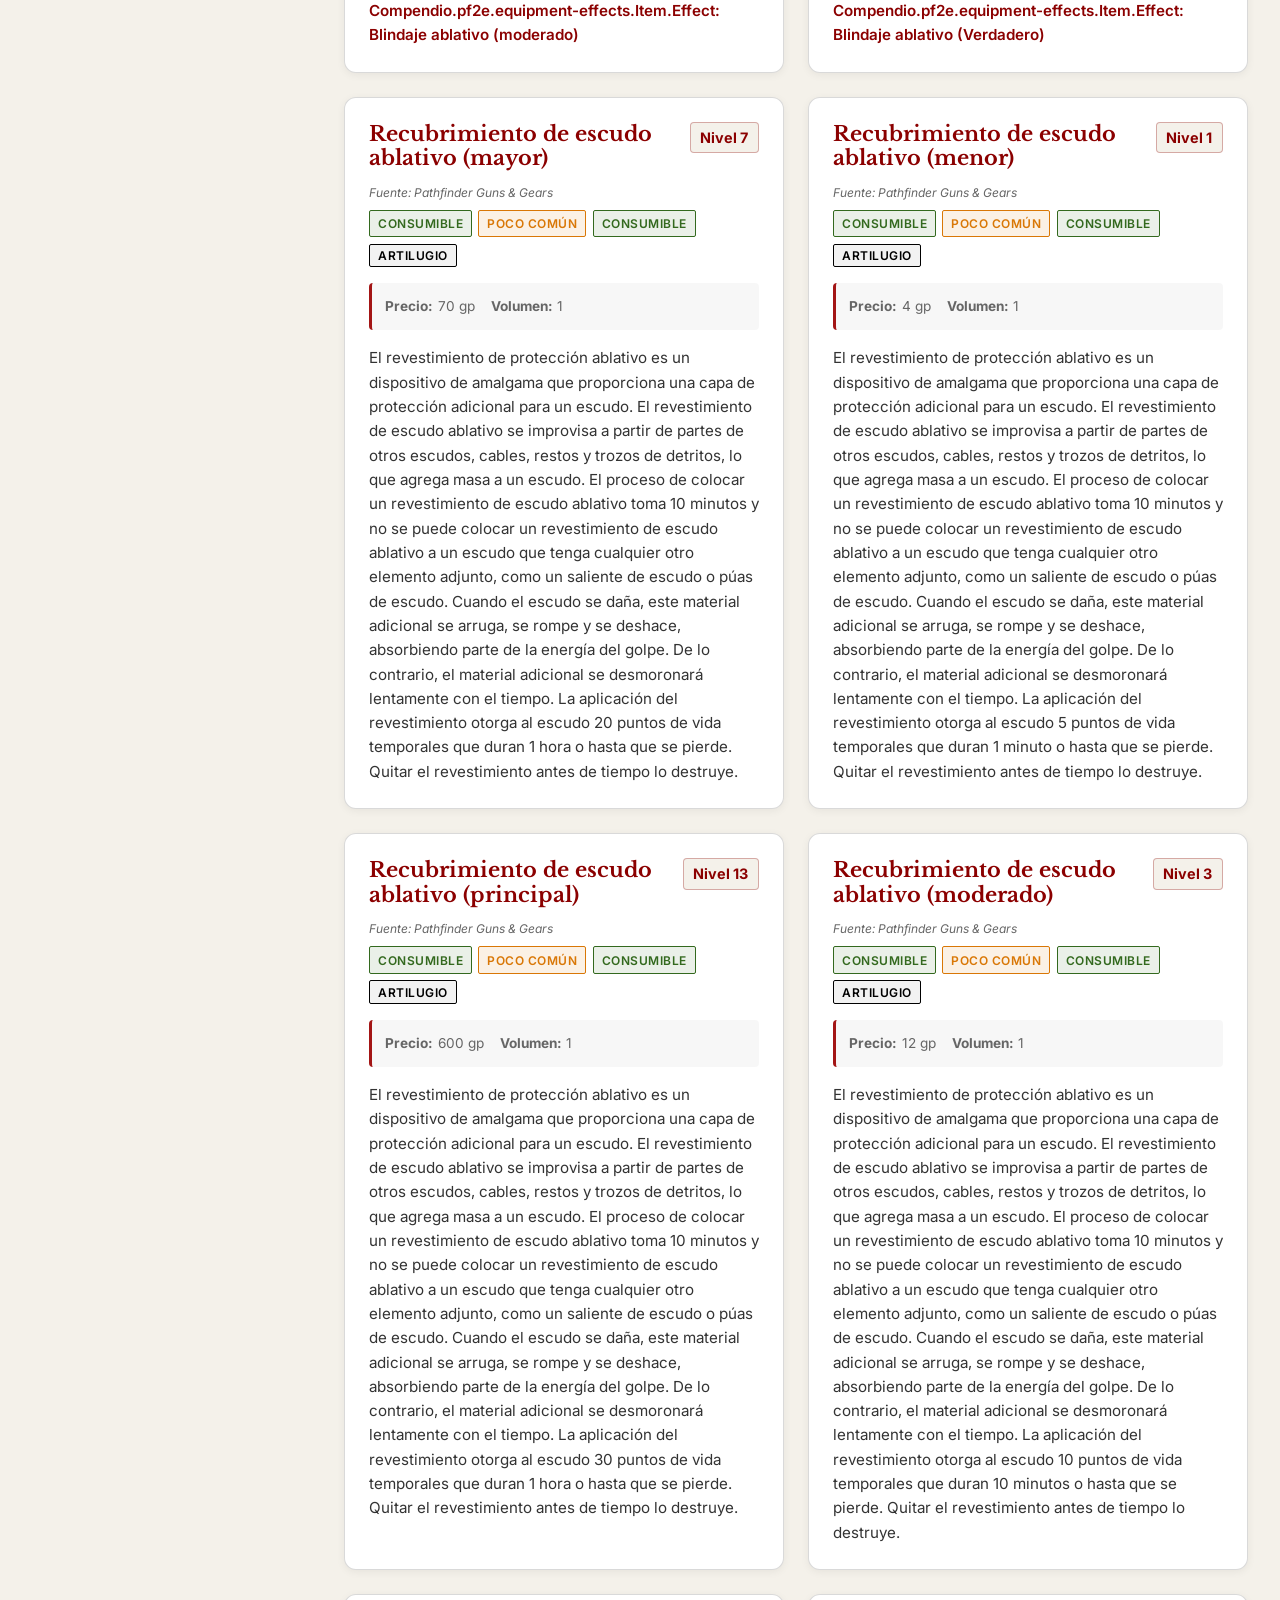
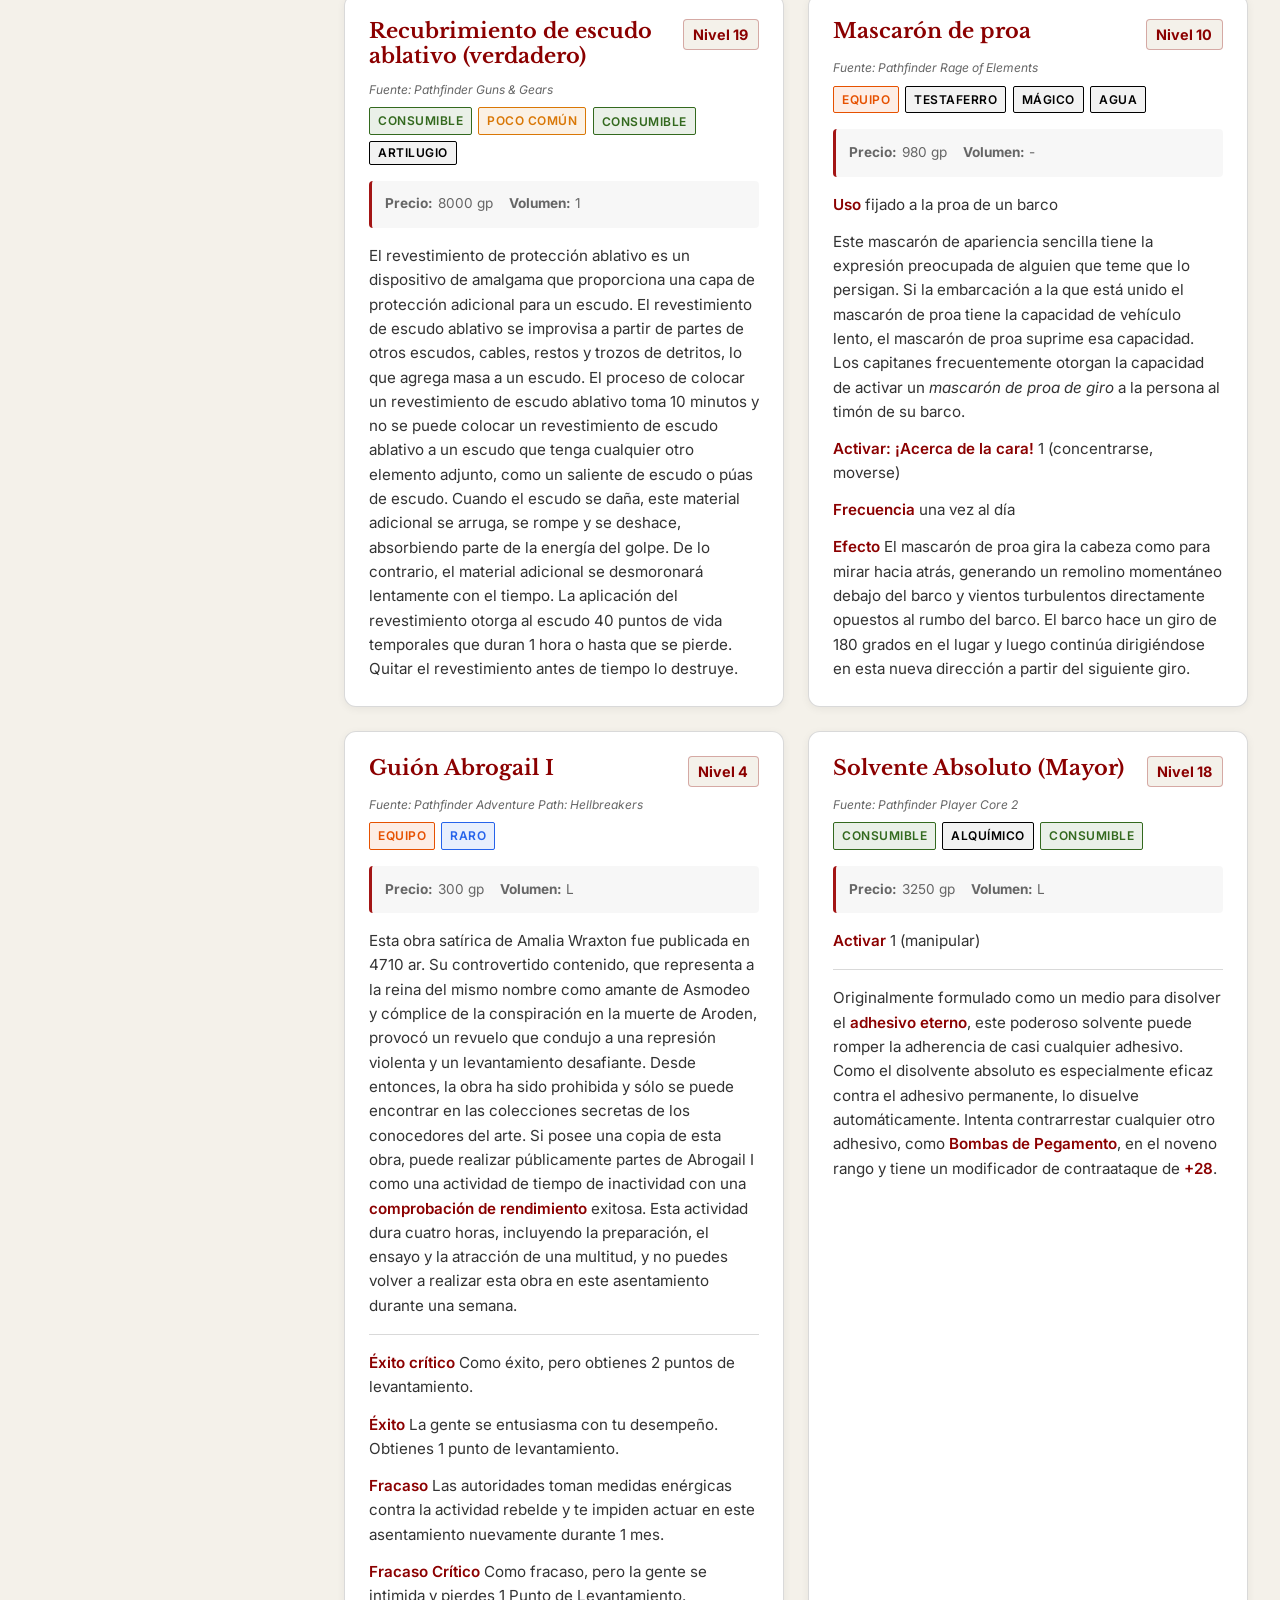
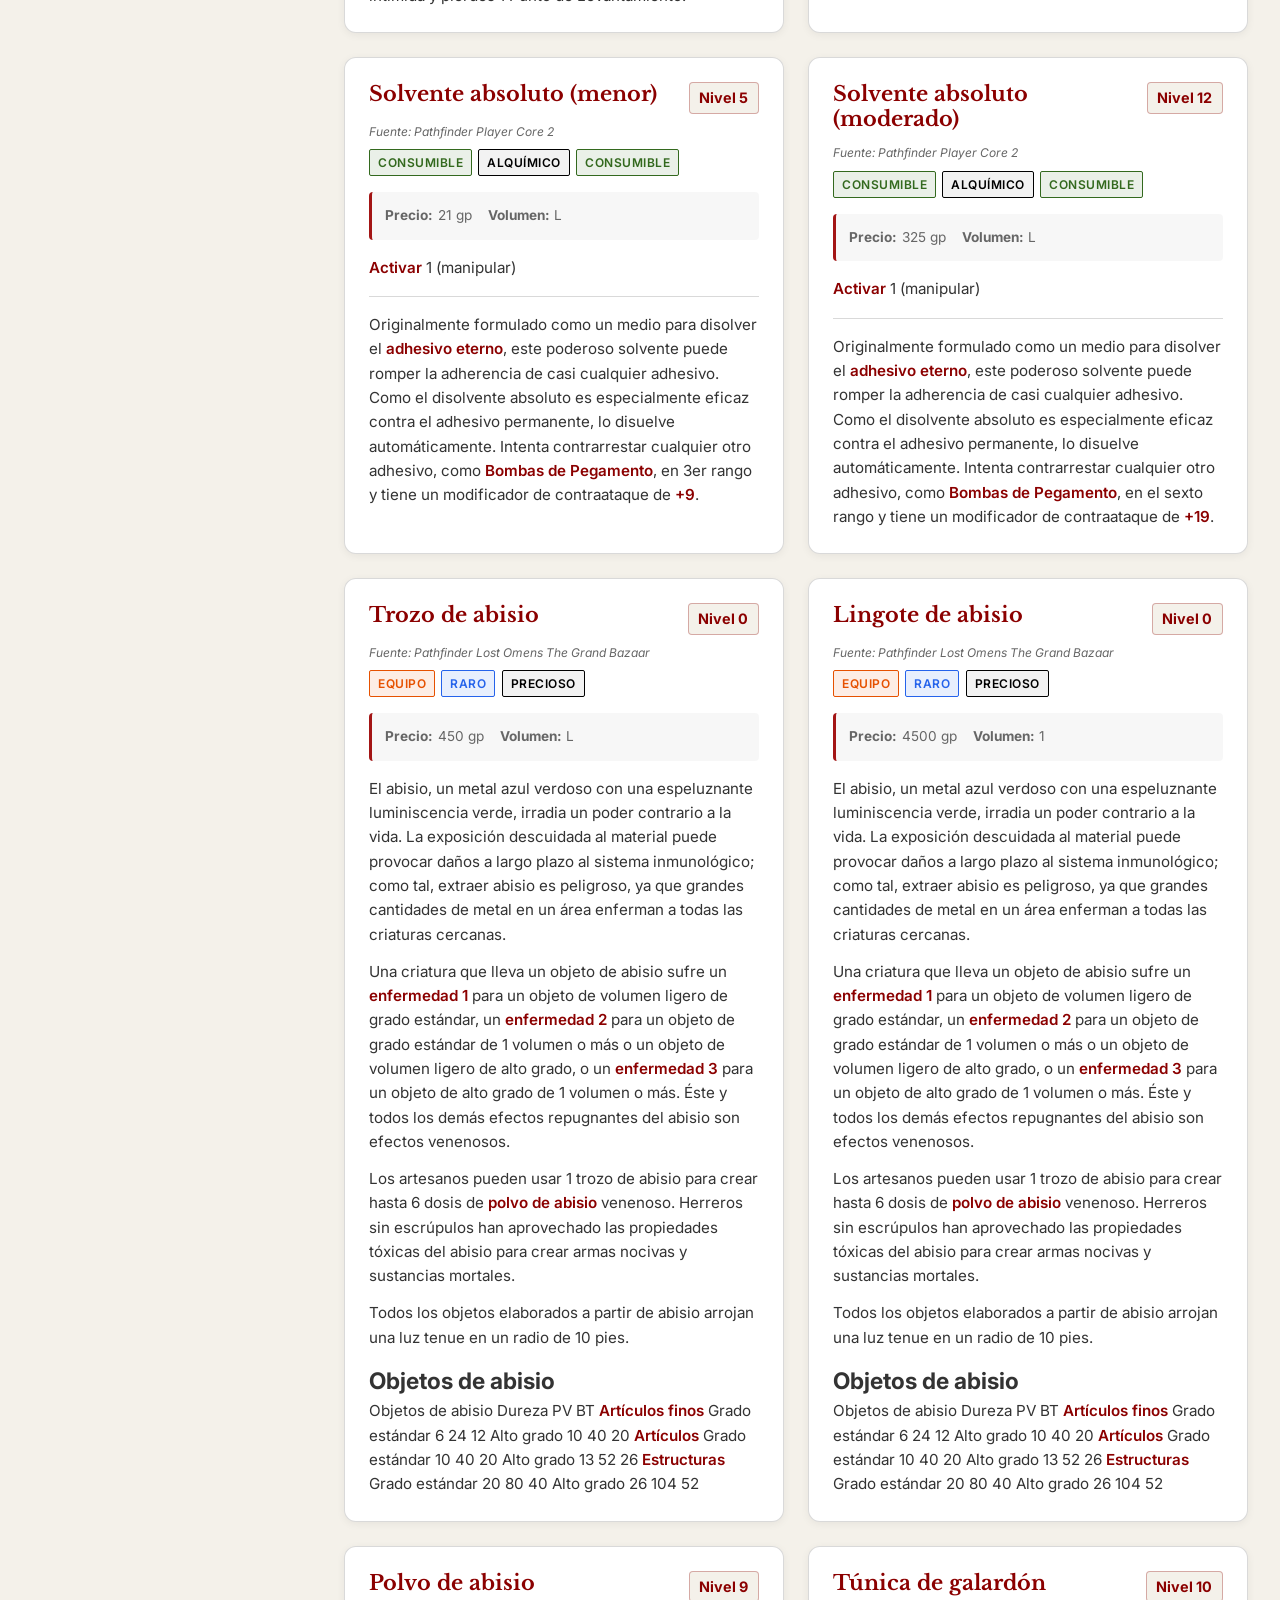
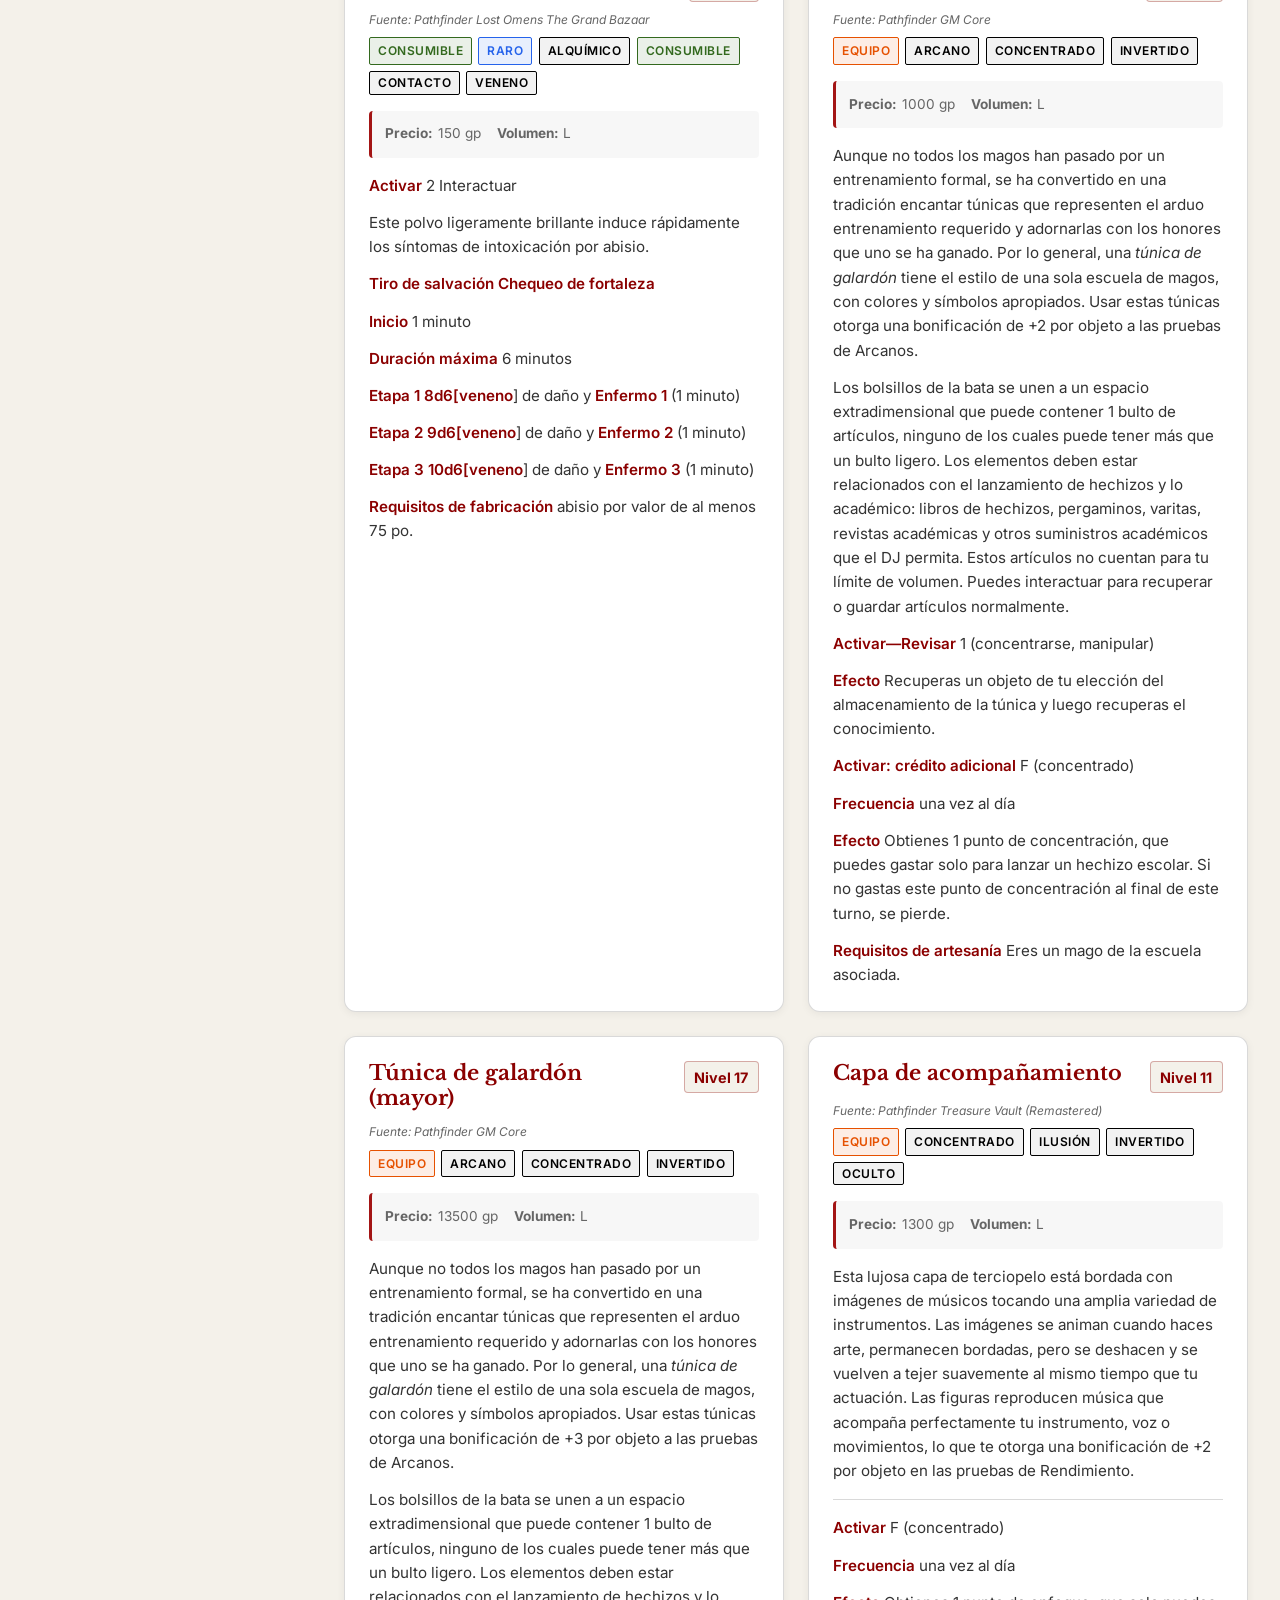
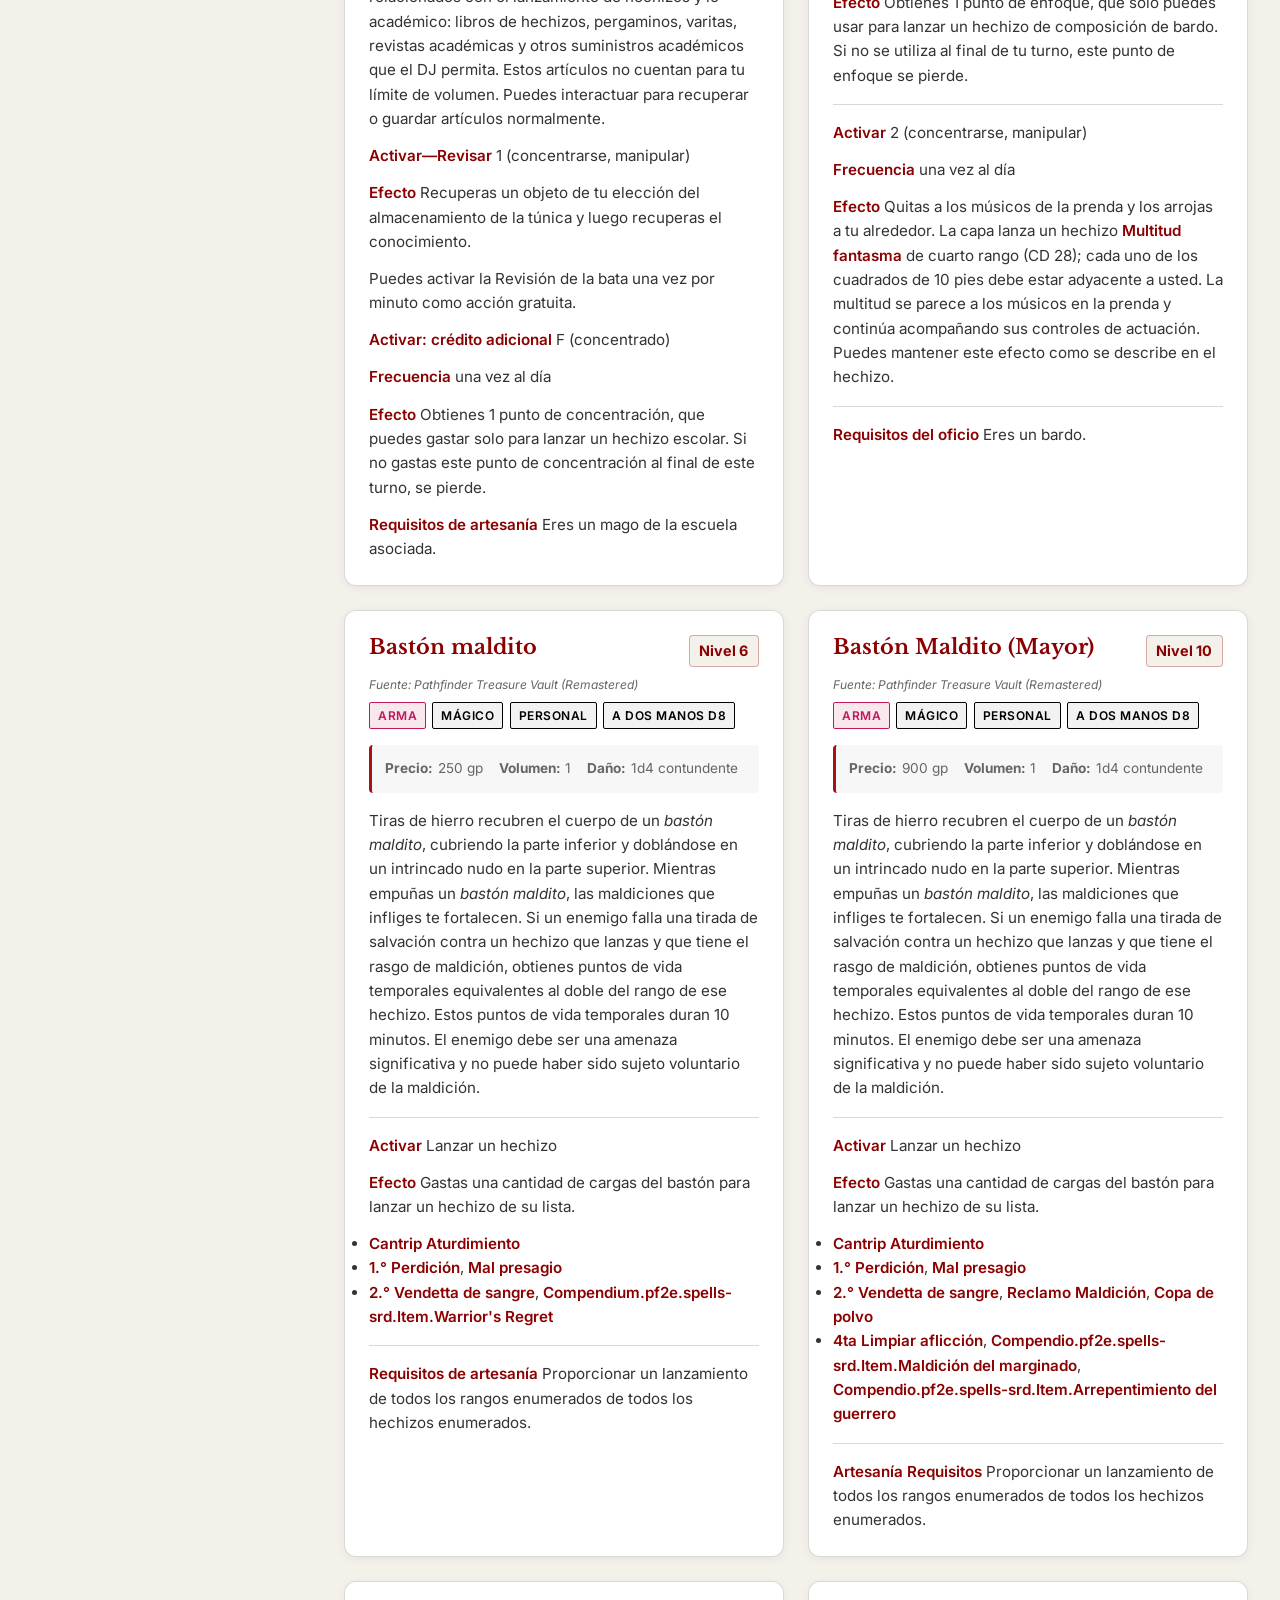
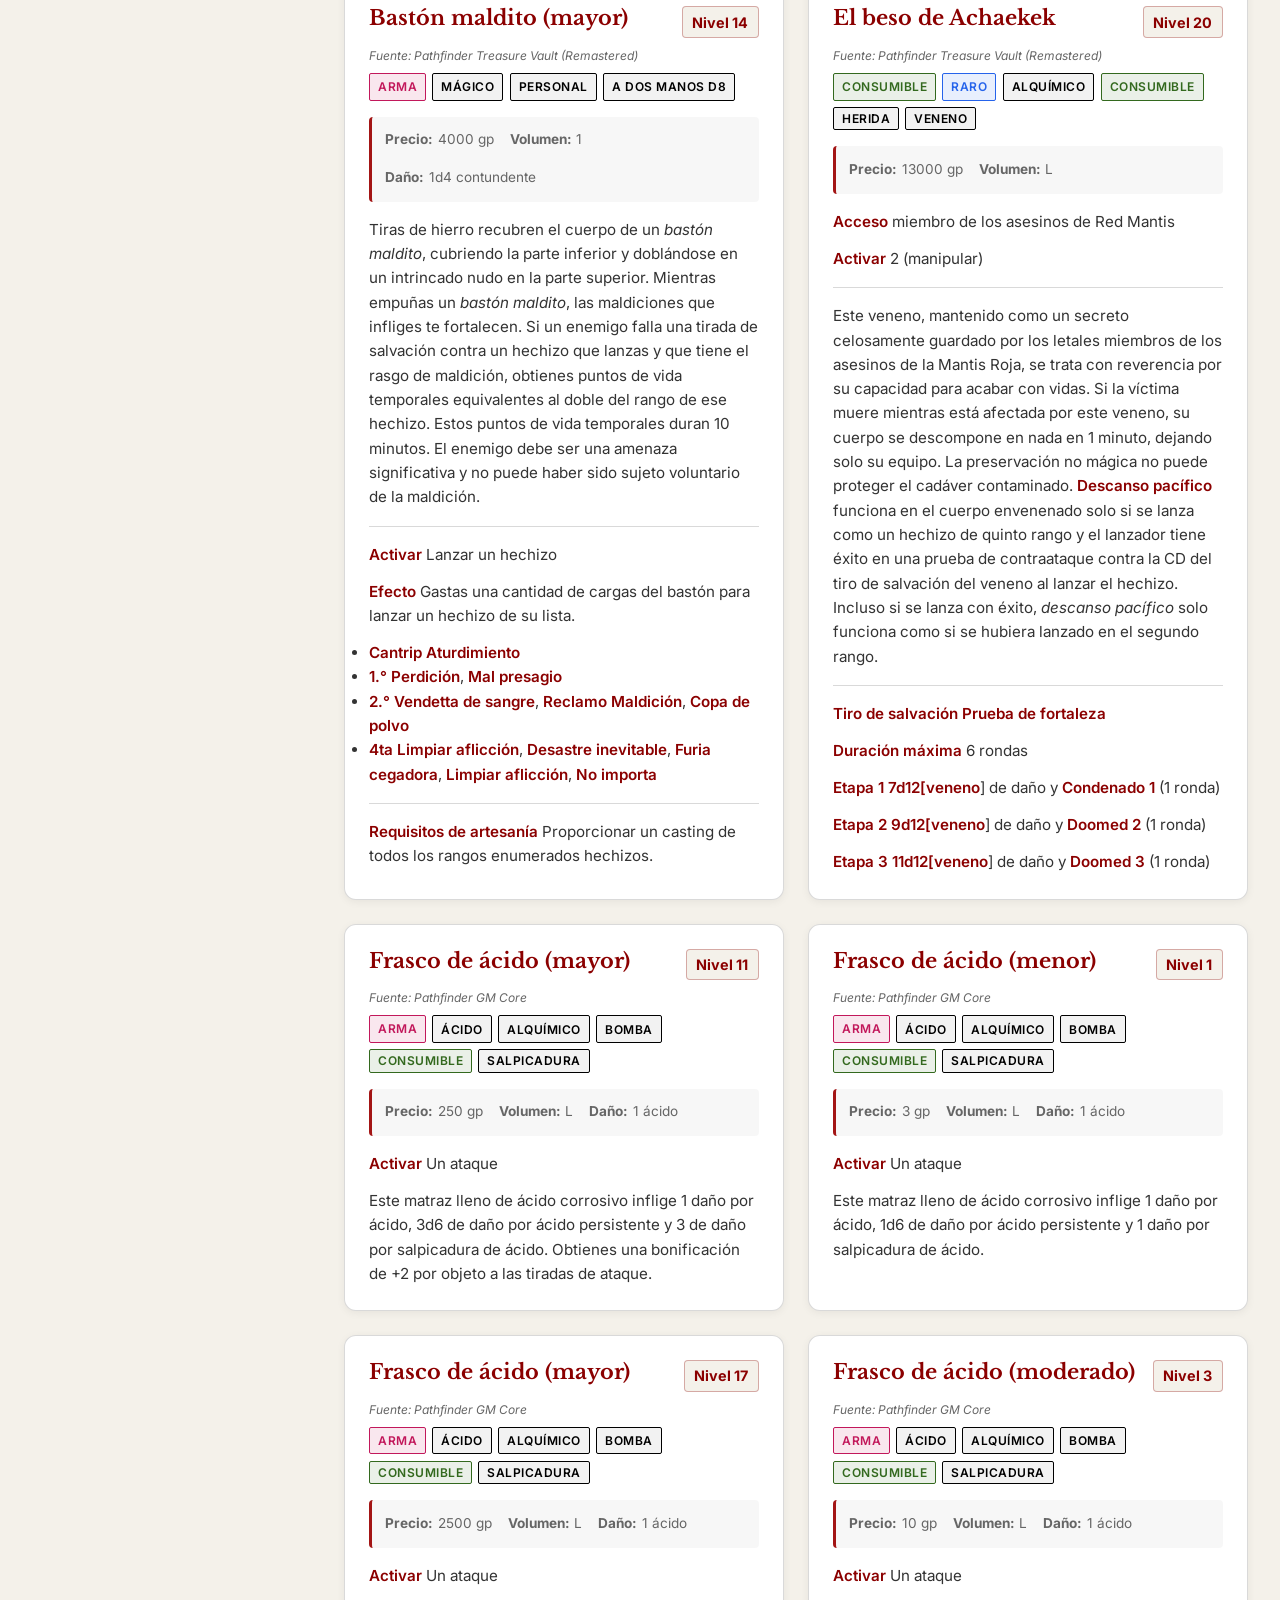
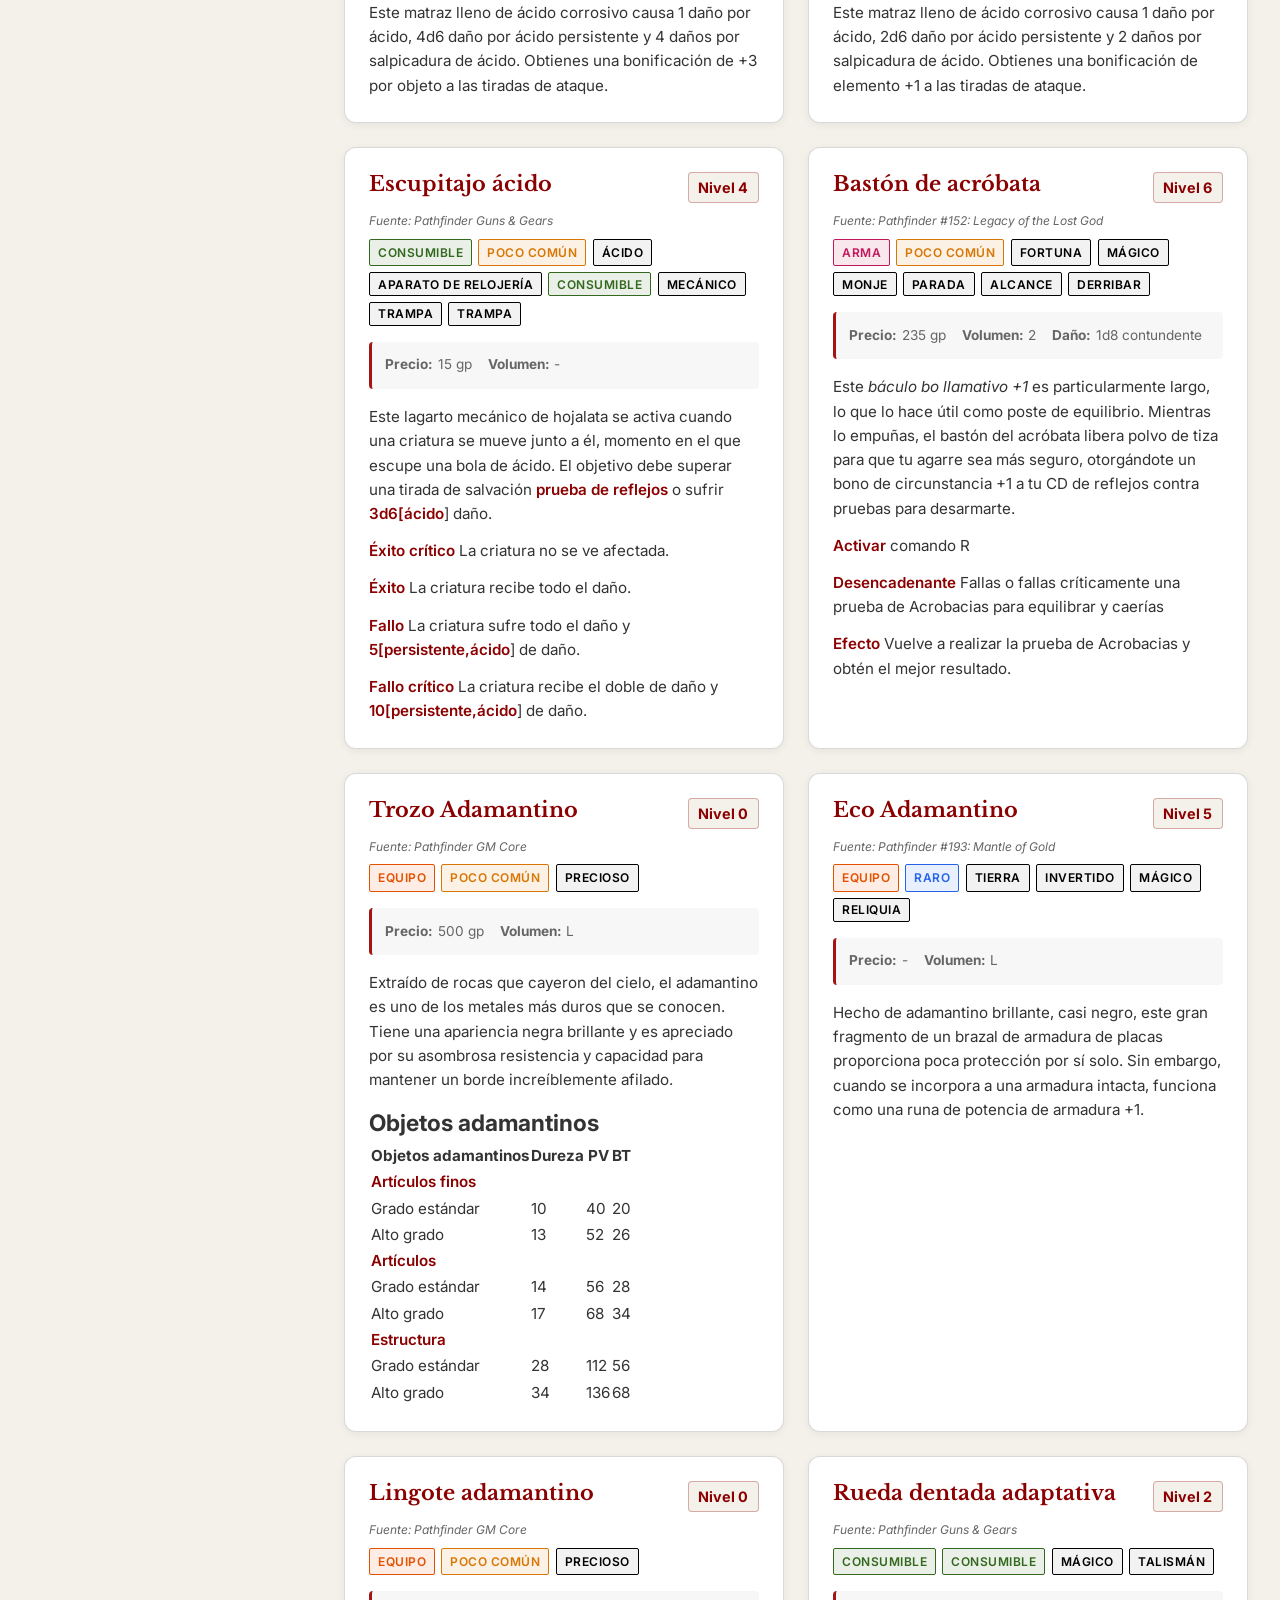
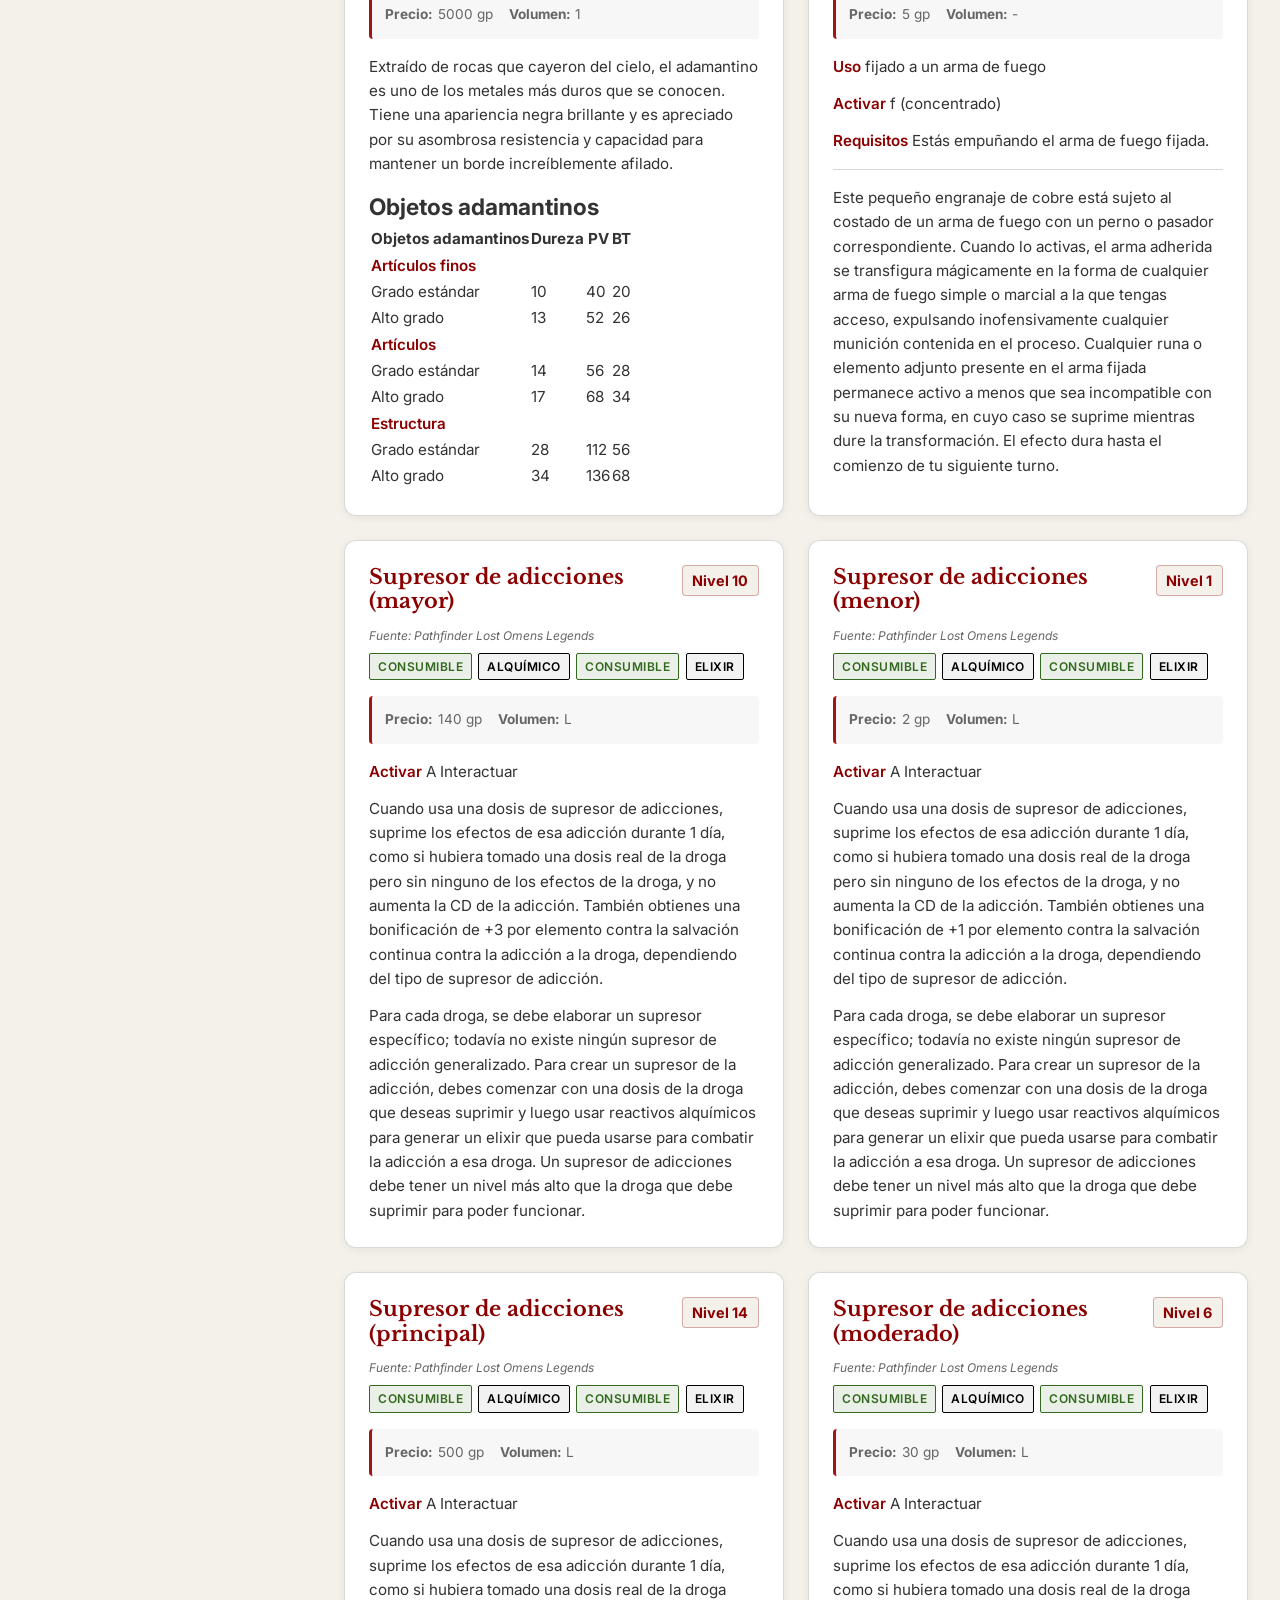
==== commit 50243c44: "Control de versiones" ====
--- a/equipment/index.html
+++ b/equipment/index.html
@@ -12,7 +12,13 @@
 <body>
     <header class="app-header">
         <div class="header-content">
-            <h1 id="main-title">Almacén de Equipo PF2e</h1>
+            <div class="header-titles">
+                <h1 id="main-title">Almacén de Equipo PF2e</h1>
+                <div class="version-badges">
+                    <span class="badge app-v" id="app-version">v2.1.2</span>
+                    <span class="badge data-v" id="data-version">Data: 2024.05.03</span>
+                </div>
+            </div>
             <div class="header-controls">
                 <div class="search-container">
                     <input type="text" id="search-input" placeholder="Buscar equipo por nombre o descripción..." autocomplete="off">
--- a/equipment/style.css
+++ b/equipment/style.css
@@ -94,11 +94,42 @@
     flex-wrap: wrap;
 }
 
+.header-titles {
+    display: flex;
+    flex-direction: column;
+    gap: 0.2rem;
+}
+
 h1 {
     font-family: var(--font-heading);
     font-size: 1.8rem;
     letter-spacing: 0.5px;
     white-space: nowrap;
+    line-height: 1.1;
+}
+
+.version-badges {
+    display: flex;
+    gap: 0.5rem;
+}
+
+.badge {
+    font-family: var(--font-body);
+    font-size: 0.7rem;
+    font-weight: 600;
+    padding: 0.1rem 0.5rem;
+    border-radius: 4px;
+    background: rgba(255, 255, 255, 0.15);
+    backdrop-filter: blur(4px);
+    border: 1px solid rgba(255, 255, 255, 0.2);
+    color: rgba(255, 255, 255, 0.9);
+    text-transform: uppercase;
+    letter-spacing: 0.5px;
+}
+
+:root[data-theme="dark"] .badge {
+    background: rgba(255, 255, 255, 0.05);
+    border-color: rgba(255, 255, 255, 0.1);
 }
 
 .header-controls {
